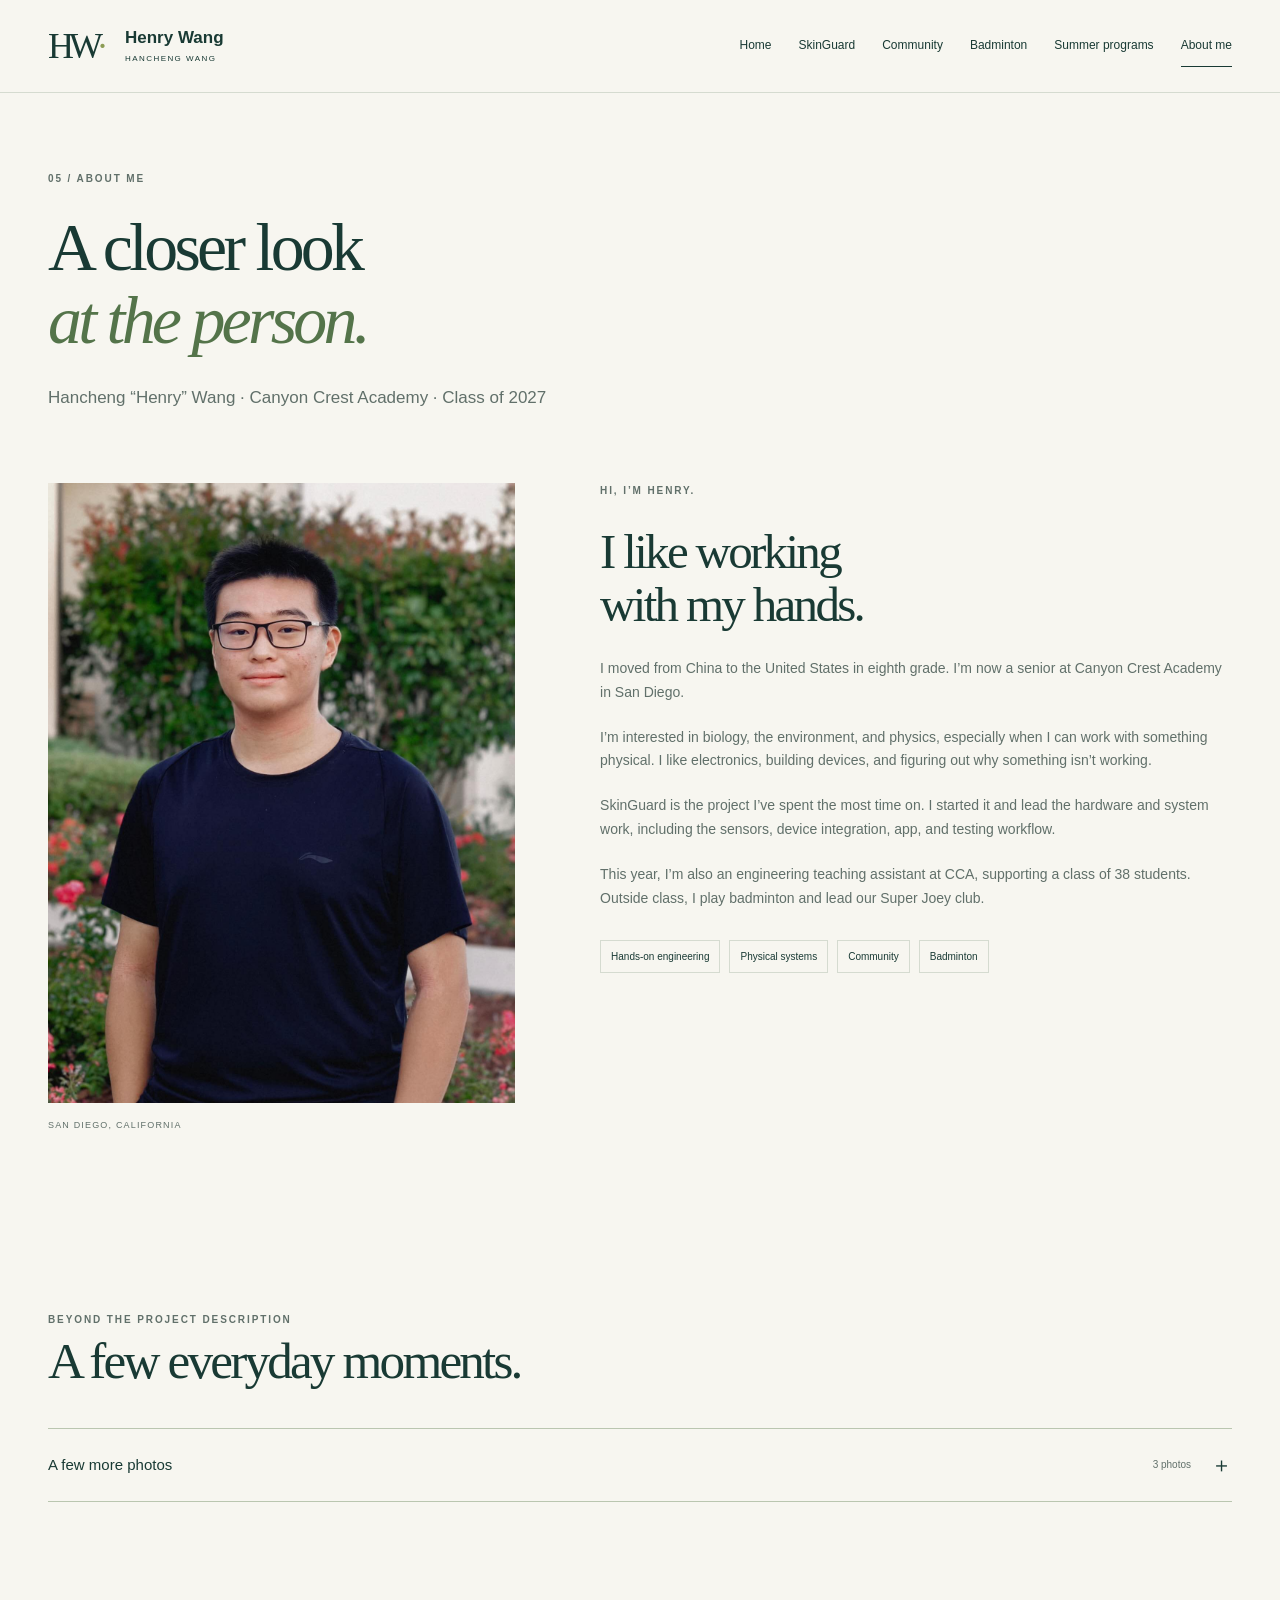
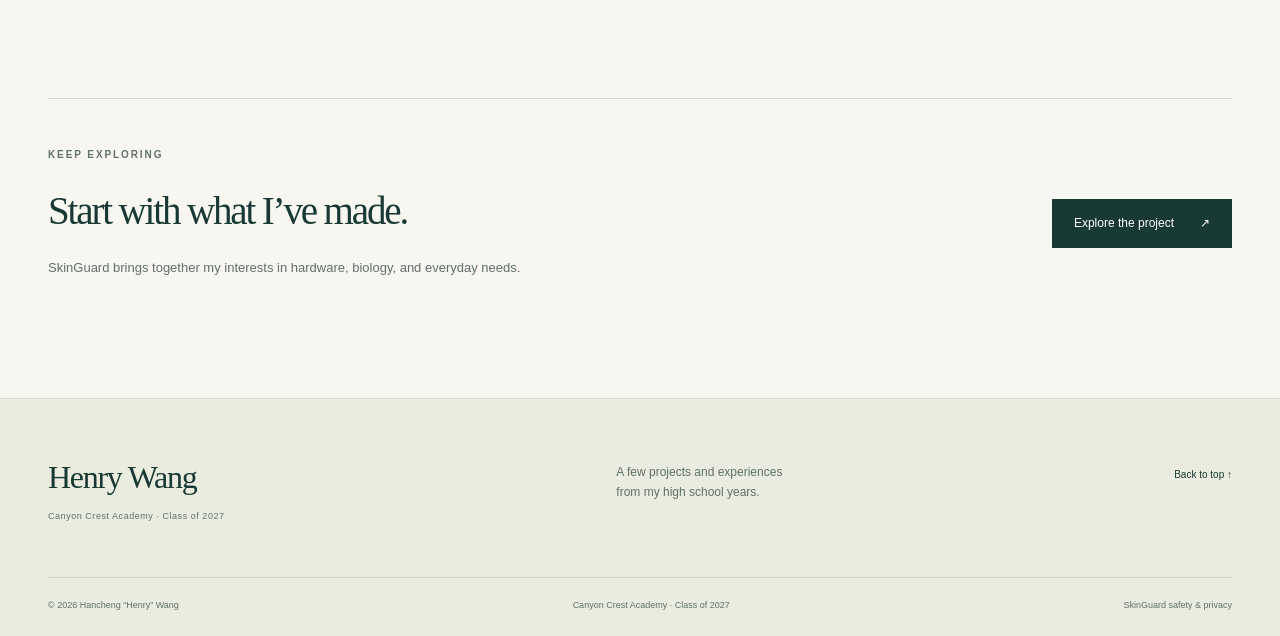
==== about.html @ 0c4ec83a "Build Henry Wang portfolio while preserving SkinGuard project URLs Keep the existing GitHub Pages UR" ====
<!doctype html><html lang="en"><head><meta charset="utf-8"><meta name="viewport" content="width=device-width,initial-scale=1"><meta name="description" content="Meet Hancheng “Henry” Wang, a Canyon Crest Academy senior interested in hands-on engineering, community, and badminton."><meta name="theme-color" content="#123c36"><title>About me | Henry Wang</title><link rel="icon" href="assets/img/favicon.svg" type="image/svg+xml"><link rel="stylesheet" href="portfolio.css?v=20261101"></head><body class="portfolio" id="top"><a class="p-skip" href="#main">Skip to content</a><header class="p-header"><div class="p-wrap p-header-inner"><a class="p-wordmark" href="index.html"><span class="p-monogram" aria-hidden="true">HW<span>·</span></span><span>Henry Wang<small>HANCHENG WANG</small></span></a><button class="p-menu" aria-label="Open navigation" aria-expanded="false" aria-controls="portfolio-nav">Menu <span aria-hidden="true">＋</span></button><nav id="portfolio-nav" class="p-nav" aria-label="Main navigation"><a href="index.html">Home</a><a href="skinguard.html">SkinGuard</a><a href="community.html">Community</a><a href="badminton.html">Badminton</a><a href="summer.html">Summer programs</a><a href="about.html" aria-current="page">About me</a></nav></div></header><main id="main"><section class="p-intro p-wrap"><p class="p-kicker">05 / ABOUT ME</p><h1>A closer look<br><em>at the person.</em></h1><p class="p-lead">Hancheng “Henry” Wang · Canyon Crest Academy · Class of 2027</p></section><section class="p-wrap p-about-main"><div><img src="portfolio-about-portrait.jpg" alt="Henry Wang outdoors" class="" loading="eager" decoding="async" fetchpriority="high"><div class="p-photo-label">SAN DIEGO, CALIFORNIA</div></div><div><p class="p-kicker">HI, I’M HENRY.</p><h2>I like working<br>with my hands.</h2><p>I moved from China to the United States in eighth grade. I’m now a senior at Canyon Crest Academy in San Diego.</p><p>I’m interested in biology, the environment, and physics, especially when I can work with something physical. I like electronics, building devices, and figuring out why something isn’t working.</p><p>SkinGuard is the project I’ve spent the most time on. I started it and lead the hardware and system work, including the sensors, device integration, app, and testing workflow.</p><p>This year, I’m also an engineering teaching assistant at CCA, supporting a class of 38 students. Outside class, I play badminton and lead our Super Joey club.</p><div class="p-tags"><span>Hands-on engineering</span><span>Physical systems</span><span>Community</span><span>Badminton</span></div></div></section>

<section class="p-section"><div class="p-wrap"><div class="p-section-head"><div><p class="p-kicker">BEYOND THE PROJECT DESCRIPTION</p><h2>A few everyday moments.</h2></div></div><details class="p-album"><summary><span>A few more photos</span><small>3 photos</small><b aria-hidden="true">＋</b></summary><div class="p-album-content"><div class="p-gallery p-three"><figure class="p-photo p-contain"><a class="p-photo-open" href="portfolio-badminton-practice.jpg" data-photo aria-label="Enlarge: At the courts"><img src="portfolio-badminton-practice.jpg" alt="At the courts" class="" loading="lazy" decoding="async"></a><figcaption><strong>At the courts</strong><span>Badminton is part of my life beyond the school-team schedule.</span></figcaption></figure><figure class="p-photo p-portrait"><a class="p-photo-open" href="portfolio-about-candid.jpg" data-photo aria-label="Enlarge: A less formal moment"><img src="portfolio-about-candid.jpg" alt="A less formal moment" class="" loading="lazy" decoding="async"></a><figcaption><strong>A less formal moment</strong><span>Not every photo belongs in a project report.</span></figcaption></figure><figure class="p-photo p-portrait"><a class="p-photo-open" href="portfolio-about-formal.png" data-photo aria-label="Enlarge: Class of 2027"><img src="portfolio-about-formal.png" alt="Class of 2027" class="" loading="lazy" decoding="async"></a><figcaption><strong>Class of 2027</strong><span>My senior portrait.</span></figcaption></figure></div></div></details></div></section><section class="p-section"><div class="p-wrap p-next"><div><p class="p-kicker">KEEP EXPLORING</p><h2>Start with what I’ve made.</h2><p>SkinGuard brings together my interests in hardware, biology, and everyday needs.</p></div><a class="p-btn" href="skinguard.html">Explore the project<span aria-hidden="true"> ↗</span></a></div></section></main><footer class="p-footer"><div class="p-wrap"><div class="p-footer-top"><a class="p-footer-name" href="about.html">Henry Wang<span>Canyon Crest Academy · Class of 2027</span></a><p>A few projects and experiences<br>from my high school years.</p><a class="p-top" href="#top">Back to top ↑</a></div><div class="p-footer-bottom"><span>© 2026 Hancheng “Henry” Wang</span><span>Canyon Crest Academy · Class of 2027</span><a href="safety.html">SkinGuard safety & privacy</a></div></div></footer><dialog class="p-lightbox" aria-label="Photograph"><button class="p-lightbox-close" autofocus aria-label="Close photograph">Close ×</button><img alt=""><p></p></dialog><script src="portfolio.js?v=20261101"></script></body></html>
---- portfolio.css ----
:root{--p-paper:#f7f6f0;--p-ink:#193a34;--p-muted:#61706a;--p-line:#d5dbd0;--p-green:#164b3e;--p-light:#ebeee5;--p-serif:Georgia,'Times New Roman',serif;--p-sans:-apple-system,BlinkMacSystemFont,'Segoe UI',Arial,sans-serif;--p-wrap:min(1220px,calc(100% - 96px))}
*{box-sizing:border-box}html{scroll-behavior:smooth;scroll-padding-top:130px}body.portfolio{margin:0;background:var(--p-paper);color:var(--p-ink);font-family:var(--p-sans);font-size:16px;line-height:1.7;-webkit-font-smoothing:antialiased}body.portfolio img{display:block;max-width:100%}body.portfolio a{color:inherit}body.portfolio h1,body.portfolio h2{font-family:var(--p-serif);font-weight:400;line-height:1.08;letter-spacing:-.055em;margin:0 0 25px}body.portfolio h1{font-size:clamp(48px,5.3vw,82px)}body.portfolio h2{font-size:clamp(35px,4vw,59px)}body.portfolio h3{font-size:23px;font-weight:500;line-height:1.3;letter-spacing:-.035em;margin:0 0 18px}body.portfolio p{margin:0 0 21px}em{font-weight:400}body.portfolio em{color:#54744a}.p-wrap{width:var(--p-wrap);margin-inline:auto}.p-header{position:sticky;top:0;z-index:100;background:rgba(247,246,240,.97);border-bottom:1px solid var(--p-line);font-family:var(--p-sans);color:var(--p-ink);backdrop-filter:blur(16px)}.p-header-inner{display:flex;align-items:center;justify-content:space-between;gap:24px;height:92px}.p-wordmark{display:flex;align-items:center;gap:13px;text-decoration:none;font-size:17px;font-weight:600;line-height:1.3;white-space:nowrap}.p-wordmark small{display:block;font-size:8px;letter-spacing:.18em;font-weight:500;margin-top:5px}.p-monogram{font-family:var(--p-serif);font-size:36px;font-weight:400;letter-spacing:-5px;margin-right:5px}.p-monogram span{color:#8c9c54;letter-spacing:0}.p-nav{display:flex;align-items:center;gap:27px}.p-nav a{font-size:12px;text-decoration:none;padding:10px 0;color:#56655e;white-space:nowrap;border-bottom:1px solid transparent}.p-nav a:hover,.p-nav a[aria-current=page]{color:var(--p-ink);border-bottom-color:var(--p-ink)}.p-menu{display:none}.p-kicker{font-family:var(--p-sans);font-size:10px!important;letter-spacing:.19em!important;font-weight:600!important;line-height:1.6;margin:0 0 27px!important;color:var(--p-muted)}.p-lead{font-size:17px;line-height:1.75;color:var(--p-muted);max-width:560px}.p-home-hero{padding:70px 0 66px;display:grid;grid-template-columns:1fr 1.05fr;gap:65px;align-items:center;min-height:650px}.p-home-copy h1{font-size:clamp(54px,5.5vw,83px)!important;line-height:1.04!important;margin-bottom:25px!important;letter-spacing:-.05em!important}.p-home-copy>.p-kicker{font-size:9px!important;letter-spacing:.12em!important}.p-actions{display:flex;align-items:center;flex-wrap:wrap;gap:25px;margin-top:30px}.p-btn{display:inline-flex;align-items:center;justify-content:space-between;gap:26px;min-height:49px;background:var(--p-ink);color:white!important;padding:12px 21px;text-decoration:none;font-size:12px;font-weight:500;border:1px solid var(--p-ink);transition:background .2s}.p-btn:hover{background:#316756}.p-link{display:inline-block;text-decoration:none;font-size:13px;font-weight:500;border-bottom:1px solid #adb6a9;padding-bottom:5px}.p-link:hover{border-color:var(--p-ink)}.p-hero-note{display:flex;align-items:center;gap:9px;font-size:10px;color:var(--p-muted);margin-top:43px}.p-dot{width:6px;height:6px;border-radius:50%;background:#8b9a53}.p-feature-device{border:1px solid var(--p-line);padding:22px;background:#eeeFE6}.p-feature-label,.p-feature-foot{display:flex;justify-content:space-between;align-items:center;font-size:9px;letter-spacing:.09em;gap:15px}.p-feature-label a{font-family:var(--p-serif);font-size:22px;letter-spacing:-.03em;text-decoration:none}.p-hero-image{display:block;padding:22px 0}.p-hero-image img{width:100%;height:244px;object-fit:cover;mix-blend-mode:multiply}.p-device-secondary{display:grid;grid-template-columns:135px 1fr;gap:18px;align-items:center;border-top:1px solid #cdd3c5;padding:15px 0}.p-device-secondary img{width:135px;height:100px;object-fit:cover;mix-blend-mode:multiply}.p-device-secondary p{font-size:10px;line-height:1.65;margin:0!important;color:#637067}.p-device-secondary strong{display:block;font-weight:600;color:var(--p-ink);font-size:11px}.p-device-secondary a{display:inline-block;margin-top:6px;text-decoration:none;border-bottom:1px solid #b3beaa}.p-feature-foot{font-size:8px;padding-top:12px;border-top:1px solid #cdd3c5;color:#61705e}.p-stat-band{background:var(--p-ink);color:#f6f5ef}.p-stat-band>.p-wrap{display:grid;grid-template-columns:1.3fr 1fr 1fr .8fr;align-items:center;padding-block:29px;gap:30px}.p-stat-band strong{font-family:var(--p-serif);display:block;font-size:30px;line-height:1.2;font-weight:400;letter-spacing:-.035em}.p-stat-band span{font-size:10px;color:#c4d0bd;display:block;margin-top:5px}.p-stat-band a{font-size:11px;text-decoration:none;line-height:1.7;border-left:1px solid #577065;padding-left:30px;justify-self:end}.p-section{padding:98px 0}.p-section-head{display:grid;grid-template-columns:1.2fr .8fr;gap:80px;align-items:end;margin-bottom:40px}.p-section-head p{font-size:14px;color:var(--p-muted);margin-bottom:5px!important}.p-section-head h2{margin-bottom:0!important}.p-story-grid{display:grid;grid-template-columns:repeat(3,1fr);gap:32px}.p-story{display:block;text-decoration:none}.p-story>img{height:275px;width:100%;object-fit:cover}.p-story img.p-badminton-cover{object-position:center 20%}.p-story>div{padding:24px 0 18px;border-bottom:1px solid var(--p-line)}.p-story span{font-size:9px;letter-spacing:.14em;color:var(--p-muted)}.p-story h3{font-family:var(--p-serif);font-size:28px!important;margin:12px 0 14px!important;font-weight:400!important}.p-story p{font-size:13px;line-height:1.7;color:var(--p-muted);margin-bottom:19px!important}.p-story b{font-size:11px;font-weight:500}.p-story:hover b{color:#5e7e47}.p-tint{background:var(--p-light)}.p-split{display:grid;grid-template-columns:1fr 1fr;gap:85px;align-items:center}.p-split>div>p{font-size:14px;max-width:430px;color:var(--p-muted)}.p-summer-pair{display:grid;grid-template-columns:1fr 1fr;gap:18px;align-items:start}.p-summer-pair a:nth-child(2){margin-top:70px}.p-summer-pair a{text-decoration:none}.p-summer-pair img{height:315px;width:100%;object-fit:cover}.p-summer-pair span{font-size:8px;letter-spacing:.09em;display:block;margin-top:12px;line-height:1.6}.p-about-preview{display:grid;grid-template-columns:.8fr 1.2fr;gap:90px;align-items:center;max-width:990px}.p-about-preview>img{height:430px;width:100%;object-fit:cover;object-position:center 30%}.p-about-preview p{font-size:14px;color:var(--p-muted)}.p-footer{background:#e9ecdf;border-top:1px solid var(--p-line);padding:58px 0 22px;color:var(--p-ink);font-family:var(--p-sans)}.p-footer-top{display:flex;align-items:start;justify-content:space-between;gap:40px;padding-bottom:55px}.p-footer-name{font-family:var(--p-serif);font-size:32px;line-height:1.3;letter-spacing:-.04em;text-decoration:none}.p-footer-name span{display:block;font-family:var(--p-sans);font-size:9px;letter-spacing:.06em;margin-top:12px;color:var(--p-muted)}.p-footer-top p{font-size:12px;line-height:1.7;color:var(--p-muted);margin:5px 0 0!important}.p-top{font-size:10px;text-decoration:none;margin-top:9px}.p-footer-bottom{display:flex;justify-content:space-between;gap:20px;border-top:1px solid #ced5c3;padding-top:20px;font-size:9px;color:var(--p-muted)}.p-footer-bottom a{text-decoration:none}.p-intro{padding:78px 0 50px}.p-intro>.p-lead{max-width:650px;font-size:17px}.p-intro h1{max-width:900px}.p-intro .p-kicker{margin-bottom:24px!important}.p-gallery{display:grid;gap:30px;align-items:start}.p-two{grid-template-columns:repeat(2,1fr)}.p-three{grid-template-columns:repeat(3,1fr)}.p-photo{margin:0;min-width:0}.p-photo-open{display:block;background:#e2e7db;overflow:hidden;cursor:zoom-in}.p-photo img{display:block;width:100%;height:310px;object-fit:cover;transition:transform .5s}.p-photo-open:hover img{transform:scale(1.025)}.p-photo.p-contain img{object-fit:contain}.p-photo.p-portrait img{height:410px;object-fit:contain}.p-photo figcaption{padding:17px 0 18px;border-bottom:1px solid var(--p-line);font-family:var(--p-sans);font-size:12px;line-height:1.65;color:var(--p-muted)}.p-photo figcaption strong{display:block;font-weight:500;font-size:14px;color:var(--p-ink);margin-bottom:5px}.p-photo figcaption span{display:block}.p-small-photo{margin-top:35px;max-width:270px}.p-small-photo img{height:300px;object-position:top}.p-wide-photo{margin-top:45px;max-width:950px;margin-inline:auto}.p-wide-photo img{height:420px;object-fit:contain}.p-community-hero{display:grid;grid-template-columns:1.25fr .75fr;background:var(--p-light)}.p-community-hero>div>img{width:100%;height:610px;object-fit:contain}.p-community-hero>aside{padding:50px 44px}.p-community-hero h2{font-size:44px!important}.p-community-hero aside>p{font-size:13px;color:var(--p-muted)}.p-mini-stat{padding:18px 0;border-top:1px solid #c7d1bf;display:flex;align-items:center;gap:20px}.p-mini-stat strong{font-family:var(--p-serif);font-size:34px;letter-spacing:-.03em;font-weight:400;min-width:110px}.p-mini-stat span{font-size:11px;line-height:1.6;color:var(--p-muted)}.p-small{font-size:11px!important}.p-community-hero .p-small{margin-top:18px}.p-next{display:flex;align-items:center;justify-content:space-between;gap:60px;border-top:1px solid var(--p-line);padding-top:48px}.p-next p{font-size:13px;color:var(--p-muted);max-width:600px}.p-next h2{font-size:39px!important}.p-next .p-btn{flex:none}.p-athlete{display:grid;grid-template-columns:1fr 1fr;gap:90px;align-items:center}.p-athlete-photo{position:relative;background:#351a1a}.p-athlete-photo>img{height:610px;width:100%;object-fit:contain}.p-athlete-photo>span{display:block;color:#e8dccc;padding:15px 20px;font-size:9px;letter-spacing:.18em;border-top:1px solid #58423d}.p-facts{display:flex;gap:30px;flex-wrap:wrap;border-top:1px solid var(--p-line);border-bottom:1px solid var(--p-line);padding:24px 0;margin-bottom:50px}.p-facts strong{font-family:var(--p-serif);font-size:30px;letter-spacing:-.03em;font-weight:400;display:block}.p-facts span{display:block;font-size:10px;color:var(--p-muted);margin-top:5px}.p-athlete p{font-size:14px;color:var(--p-muted)}.p-chapter-nav{display:grid;grid-template-columns:1fr 1fr;border-top:1px solid var(--p-line);border-bottom:1px solid var(--p-line);margin-bottom:60px}.p-chapter-nav a{text-decoration:none;padding:22px 20px;font-size:13px}.p-chapter-nav a:first-child{border-right:1px solid var(--p-line);padding-left:0}.p-chapter-nav span{font-family:var(--p-serif);font-size:23px;margin-right:20px;color:#849277}.p-program-heading{max-width:720px;margin-bottom:55px}.p-program-heading h2{font-size:clamp(38px,5vw,68px)!important}.p-program-heading>p:not(.p-kicker):not(.p-lead){font-size:14px;color:var(--p-muted);max-width:610px}.p-program-feature{display:grid;grid-template-columns:1fr 1fr;gap:65px;align-items:center}.p-program-feature>.p-photo img{height:430px}.p-program-feature>div>h3{font-family:var(--p-serif);font-size:36px!important;font-weight:400!important}.p-program-feature>div>p{font-size:13px;line-height:1.8;color:var(--p-muted)}.p-award{display:inline-block;margin:0 0 26px;padding:9px 13px;border:1px solid #a8b891;color:#496334;font-size:9px;letter-spacing:.08em;background:#f2f4e8}.p-usc-award{color:#782e29;background:#f2e9e0;border-color:#d5b7a4}.p-gallery-heading{margin-top:80px}.p-gallery-heading h3{font-family:var(--p-serif);font-size:32px!important;font-weight:400!important;margin:0!important}.p-about-main{display:grid;grid-template-columns:.85fr 1.15fr;gap:85px;align-items:start;padding-bottom:80px}.p-about-main>div>img{height:620px;width:100%;object-fit:cover;object-position:center 25%}.p-about-main>div>p{font-size:14px;color:var(--p-muted)}.p-about-main>div>h2{font-size:49px!important}.p-photo-label{font-size:9px;letter-spacing:.13em;padding-top:15px;color:var(--p-muted)}.p-tags{display:flex;gap:9px;flex-wrap:wrap;margin-top:30px}.p-tags span{font-size:10px;padding:7px 10px;border:1px solid var(--p-line)}.p-values{display:grid;grid-template-columns:repeat(3,1fr);gap:40px}.p-values article{border-top:1px solid #bbc8ae;padding:23px 0}.p-values article>span{font-family:var(--p-serif);font-size:24px;color:#8a9b79}.p-values h3{margin-top:28px!important}.p-values p{font-size:13px;color:var(--p-muted)}.p-lightbox{position:fixed;inset:0;max-width:min(1100px,95vw);max-height:95vh;background:#f7f6f0;border:0;padding:55px 25px 20px;color:var(--p-ink)}.p-lightbox::backdrop{background:rgba(11,26,22,.9)}.p-lightbox img{max-height:74vh;width:auto;max-width:100%;margin:auto;object-fit:contain}.p-lightbox-close{position:absolute;right:20px;top:15px;border:0;background:none;color:var(--p-ink);font:12px var(--p-sans);cursor:pointer;padding:8px}.p-lightbox p{text-align:center;font:12px var(--p-sans);margin:15px 0 0!important}.p-skip{position:fixed;top:-80px;left:20px;z-index:1000;background:#fff;color:#123d30;padding:10px 20px}.p-skip:focus{top:10px}:focus-visible{outline:2px solid #738e43;outline-offset:5px}
/* Existing research pages retain their diagrams and technical content. */
.tech-site{--ink:#193a34;--muted:#61706a;--teal:#255f4d;--teal-dark:#164b3e;--aqua:#e6eddf;--soft:#f1f3eb;--line:#d5dbd0;--radius:8px;background:#fafaf6}.tech-site h1,.tech-site h2{font-family:var(--p-serif);font-weight:400;letter-spacing:-.045em}.p-project-nav{background:#eff1e7;border-bottom:1px solid var(--p-line)}.p-project-nav>.p-wrap{display:flex;align-items:center;justify-content:space-between;gap:30px;padding:14px 0}.p-project-brand{display:flex;align-items:center;gap:9px;font:600 14px var(--p-sans);text-decoration:none}.p-project-brand img{width:30px;height:26px;object-fit:contain;mix-blend-mode:multiply}.p-project-nav nav{display:flex;flex-wrap:wrap;align-items:center;gap:23px}.p-project-nav nav a{font:11px var(--p-sans);text-decoration:none;color:#65735c}.p-project-nav nav a[aria-current=page]{color:#19452f;text-decoration:underline;text-underline-offset:5px}.tech-site .hero-home{padding-top:65px;background:#f7f8f1}.tech-site .hero-grid{grid-template-columns:1fr 1fr;gap:70px}.tech-site .hero-home h1{font-size:clamp(37px,4vw,58px)}.tech-site .hero-subtitle{font-size:17px}.tech-site .hero-roadmap{background:#eef1e5}.tech-site .p-sg-hero img{height:320px;object-fit:contain;background:#edf0e5}.tech-site .p-sg-secondary{margin-top:18px}.tech-site .p-sg-secondary img{height:170px;object-fit:contain;background:#edf0e5}.tech-site .p-project-photos{background:#edf0e6}.tech-site .reveal{opacity:1;transform:none}.tech-site .button{border-radius:2px;font-size:13px}.tech-site .status{border-radius:2px}.tech-site .site-footer{background:#193a34}.p-team-portrait{width:74px;height:74px;object-fit:cover;object-position:center 25%;border-radius:50%;margin-bottom:20px}.tech-site .p-gallery img{max-width:100%}.tech-site .p-photo figcaption{background:none}.tech-site .page-hero{background:linear-gradient(#f1f3e9,#fafaf6)}
@media(min-width:1450px){.p-home-hero{padding-block:90px;min-height:740px}.p-hero-image img{height:280px}.p-story>img{height:310px}}
@media(max-width:1100px){:root{--p-wrap:min(1220px,calc(100% - 56px))}.p-nav{gap:18px}.p-home-hero{gap:36px}.p-home-copy h1{font-size:65px!important}.p-story-grid{gap:23px}.p-split,.p-athlete,.p-about-main{gap:45px}.p-community-hero>aside{padding:35px 28px}.p-community-hero h2{font-size:36px!important}.p-mini-stat{display:block}.p-mini-stat strong{font-size:30px}.p-program-feature{gap:40px}.p-project-nav nav{gap:14px}.p-photo img{height:260px}.p-photo.p-portrait img{height:340px}}
@media(max-width:820px){:root{--p-wrap:calc(100% - 40px)}html{scroll-padding-top:95px}.p-header-inner{height:76px}.p-menu{display:inline-flex;align-items:center;gap:15px;background:none;border:1px solid var(--p-line);padding:9px 12px;font:11px var(--p-sans);color:var(--p-ink)}.p-nav{display:none;position:absolute;top:75px;left:0;right:0;background:var(--p-paper);padding:20px;flex-direction:column;align-items:stretch;gap:0;border-bottom:1px solid var(--p-line);box-shadow:0 10px 20px #14392b0b}.p-nav.p-open{display:flex}.p-nav a{padding:11px 8px;font-size:14px}.p-nav a[aria-current=page]{background:#e9eddf;border:0}.p-home-hero{padding:43px 0;grid-template-columns:1fr 1fr;gap:25px;min-height:0}.p-home-copy h1{font-size:48px!important}.p-lead{font-size:14px}.p-home-copy>.p-kicker{font-size:8px!important}.p-feature-device{padding:15px}.p-feature-label{font-size:7px;gap:5px}.p-feature-label a{font-size:19px}.p-hero-image img{height:200px}.p-device-secondary{grid-template-columns:100px 1fr;gap:10px}.p-device-secondary img{width:100px;height:85px}.p-feature-foot{font-size:6px}.p-hero-note{font-size:8px;margin-top:28px}.p-actions{gap:20px}.p-actions .p-link{font-size:11px}.p-stat-band>.p-wrap{gap:20px}.p-stat-band strong{font-size:25px}.p-stat-band span{font-size:8px}.p-stat-band a{padding-left:15px;font-size:9px}.p-section{padding:70px 0}.p-section-head{gap:40px}.p-section-head p{font-size:12px}.p-story-grid{gap:18px}.p-story>img{height:210px}.p-story h3{font-size:23px!important}.p-story p{font-size:12px}.p-about-preview{gap:40px}.p-about-preview>img{height:370px}.p-summer-pair img{height:250px}.p-community-hero{grid-template-columns:1fr}.p-community-hero>div>img{height:auto;max-height:650px;object-fit:contain}.p-community-hero>aside{padding:35px}.p-mini-stat{display:flex}.p-athlete{gap:40px}.p-athlete-photo>img{height:470px}.p-facts{gap:23px}.p-facts strong{font-size:24px}.p-facts span{font-size:9px}.p-program-feature{gap:30px}.p-program-feature>.p-photo img{height:350px}.p-program-feature>div>h3{font-size:29px!important}.p-three{grid-template-columns:repeat(2,1fr)}.p-about-main>div>img{height:520px}.p-about-main>div>h2{font-size:39px!important}.p-next{gap:30px}.p-next h2{font-size:32px!important}.p-project-nav>.p-wrap{align-items:start}.p-project-nav nav{gap:12px;justify-content:flex-end}.p-project-brand{flex:none}.tech-site .hero-grid{gap:35px;grid-template-columns:1fr}.tech-site .hero-visual{display:grid;grid-template-columns:1.3fr 1fr;gap:18px;max-width:none}.tech-site .p-sg-secondary{margin-top:0}.tech-site .p-sg-hero img,.tech-site .p-sg-secondary img{height:240px}.tech-site .p-photo img{height:280px}}
@media(max-width:600px){.p-home-hero{grid-template-columns:1fr;gap:37px}.p-home-copy h1{font-size:60px!important}.p-home-copy h1 br:nth-of-type(2){display:none}.p-home-copy .p-lead{max-width:420px;font-size:15px}.p-home-copy>.p-kicker{font-size:8px!important}.p-hero-note{margin-top:26px;font-size:9px}.p-feature-device{padding:18px}.p-feature-label{font-size:8px}.p-feature-label a{font-size:24px}.p-hero-image img{height:220px}.p-device-secondary{grid-template-columns:120px 1fr;gap:15px}.p-device-secondary img{width:120px;height:95px}.p-feature-foot{font-size:7px}.p-stat-band>.p-wrap{grid-template-columns:1fr 1fr;padding-block:26px;gap:24px}.p-stat-band a{justify-self:start;border-left:0;border-top:1px solid #577065;padding:12px 0 0;font-size:10px}.p-stat-band strong{font-size:28px}.p-stat-band span{font-size:9px}.p-section-head{grid-template-columns:1fr;gap:23px}.p-section-head p{font-size:13px}.p-story-grid{grid-template-columns:1fr;gap:35px}.p-story>img{height:300px}.p-story h3{font-size:29px!important}.p-story p{font-size:13px}.p-split,.p-athlete,.p-about-main,.p-program-feature,.p-about-preview{grid-template-columns:1fr;gap:35px}.p-summer-pair img{height:260px}.p-summer-pair a:nth-child(2){margin-top:45px}.p-about-preview>img{height:400px;max-width:340px}.p-footer{padding-top:40px}.p-footer-top{flex-wrap:wrap;gap:30px;padding-bottom:35px}.p-footer-top p{display:none}.p-footer-bottom{flex-direction:column;gap:12px;font-size:9px}.p-intro{padding:52px 0 30px}.p-intro h1{font-size:49px}.p-intro>.p-lead{font-size:15px}.p-two,.p-three{grid-template-columns:1fr}.p-photo img{height:300px}.p-photo.p-portrait img{height:430px}.p-gallery{gap:27px}.p-gallery-heading{margin-top:55px}.p-small-photo{max-width:100%}.p-small-photo img{height:400px;object-fit:contain}.p-next{flex-direction:column;align-items:start}.p-next h2{font-size:34px!important}.p-next .p-btn{width:auto}.p-community-hero>aside{padding:30px 24px}.p-community-hero h2{font-size:37px!important}.p-community-hero>div>img{height:auto}.p-mini-stat{gap:20px}.p-athlete-photo>img{height:550px}.p-athlete-photo>span{font-size:8px}.p-facts{justify-content:space-between;gap:15px;margin-bottom:34px}.p-athlete p{font-size:14px}.p-chapter-nav{grid-template-columns:1fr;margin-bottom:40px}.p-chapter-nav a{padding:18px 0;font-size:12px}.p-chapter-nav a:first-child{border-right:0;border-bottom:1px solid var(--p-line)}.p-chapter-nav span{font-size:21px;margin-right:12px}.p-program-heading h2{font-size:43px!important}.p-program-feature>.p-photo img{height:360px}.p-program-feature>div>h3{font-size:34px!important}.p-program-feature>div>p{font-size:14px}.p-about-main{padding-bottom:50px}.p-about-main>div>img{height:500px}.p-about-main>div>h2{font-size:40px!important}.p-values{grid-template-columns:1fr;gap:12px}.p-values h3{margin-top:18px!important}.p-lightbox{padding-inline:12px}.p-project-nav>.p-wrap{display:block;padding-block:12px}.p-project-nav nav{justify-content:flex-start;gap:15px;margin-top:13px}.p-project-nav nav a{font-size:10px}.tech-site .hero-home{padding-top:42px}.tech-site .hero-visual{grid-template-columns:1fr}.tech-site .p-sg-hero img,.tech-site .p-sg-secondary img{height:240px}.tech-site .hero-home h1{font-size:38px}.tech-site .p-photo img{height:320px}.tech-site .section{padding-block:65px}}
@media(prefers-reduced-motion:reduce){html{scroll-behavior:auto}.p-photo img{transition:none}.p-btn{transition:none}}
.p-album{margin-top:35px;border-top:1px solid #bac6b0;border-bottom:1px solid #bac6b0}.p-album>summary{display:flex;align-items:center;gap:20px;cursor:pointer;padding:22px 0;list-style:none;font:15px var(--p-sans)}.p-album>summary::-webkit-details-marker{display:none}.p-album>summary small{font-size:10px;color:var(--p-muted);margin-left:auto;white-space:nowrap}.p-album>summary b{font-size:21px;font-weight:400;transition:transform .2s}.p-album[open]>summary b{transform:rotate(45deg)}.p-album-content{padding:10px 0 35px}.p-album-content>.p-gallery-heading:first-child{margin-top:15px}.p-album .p-gallery-heading{margin-top:55px}.p-album-content>.p-gallery{margin-top:25px}.p-album .p-wide-photo{margin-top:30px}.p-community-hero>div>img{object-fit:cover;object-position:center 40%}.p-album-content .p-gallery-heading h3{font-size:27px!important}
@media(max-width:600px){.p-album>summary{font-size:13px;gap:10px}.p-community-hero>div>img{height:440px;object-fit:cover;object-position:center 35%}.p-album>summary small{font-size:9px}}
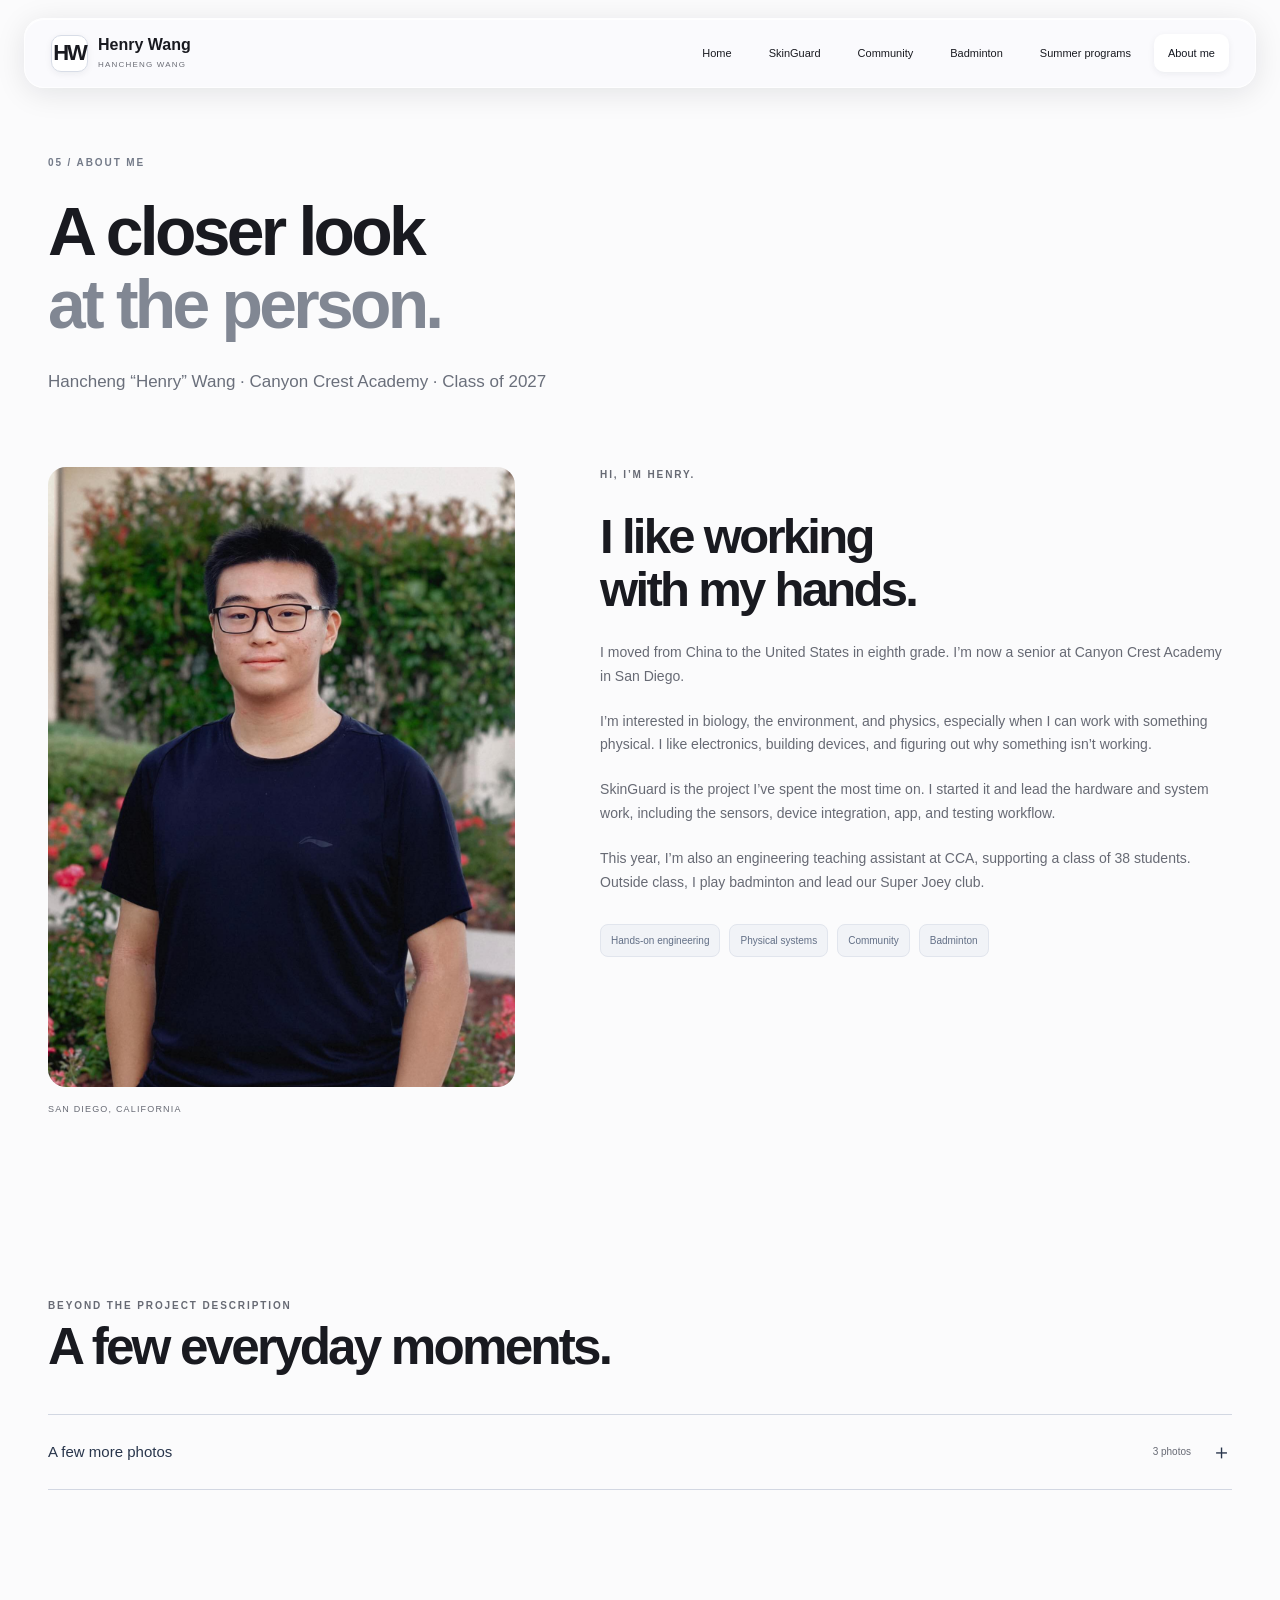
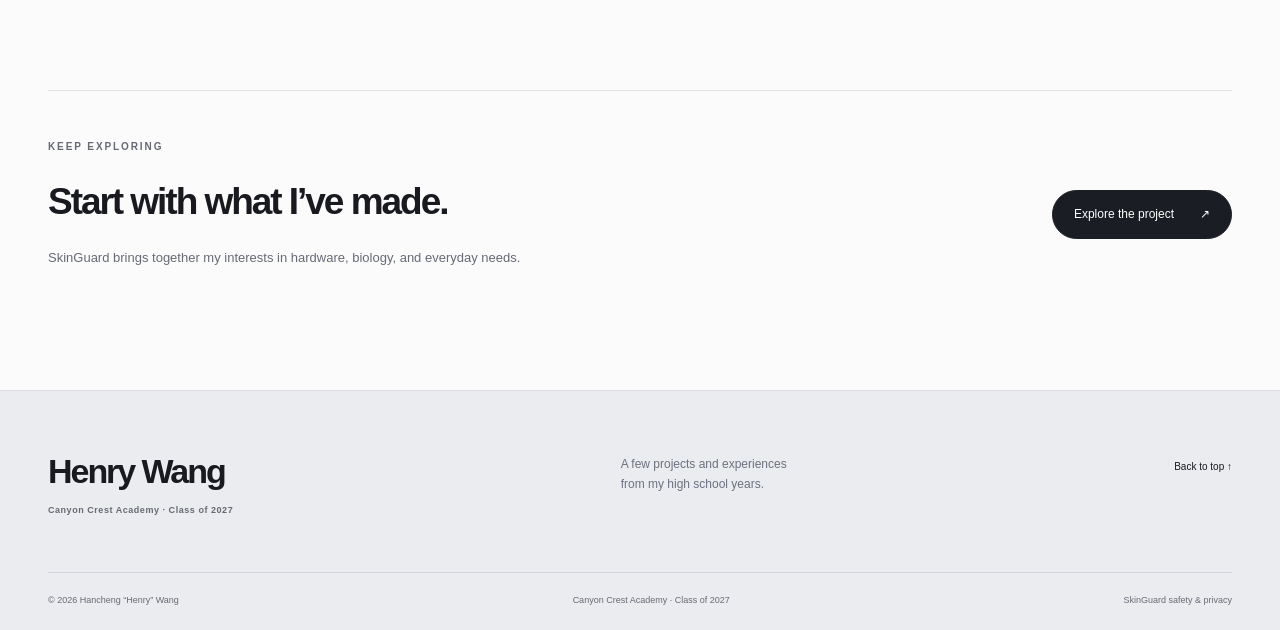
==== commit d71e3836: "Refine portfolio design, motion, and mobile layout Use a photographic dark homepage, a neutral black" ====
--- a/about.html
+++ b/about.html
@@ -1,3 +1,3 @@
-<!doctype html><html lang="en"><head><meta charset="utf-8"><meta name="viewport" content="width=device-width,initial-scale=1"><meta name="description" content="Meet Hancheng “Henry” Wang, a Canyon Crest Academy senior interested in hands-on engineering, community, and badminton."><meta name="theme-color" content="#123c36"><title>About me | Henry Wang</title><link rel="icon" href="assets/img/favicon.svg" type="image/svg+xml"><link rel="stylesheet" href="portfolio.css?v=20261101"></head><body class="portfolio" id="top"><a class="p-skip" href="#main">Skip to content</a><header class="p-header"><div class="p-wrap p-header-inner"><a class="p-wordmark" href="index.html"><span class="p-monogram" aria-hidden="true">HW<span>·</span></span><span>Henry Wang<small>HANCHENG WANG</small></span></a><button class="p-menu" aria-label="Open navigation" aria-expanded="false" aria-controls="portfolio-nav">Menu <span aria-hidden="true">＋</span></button><nav id="portfolio-nav" class="p-nav" aria-label="Main navigation"><a href="index.html">Home</a><a href="skinguard.html">SkinGuard</a><a href="community.html">Community</a><a href="badminton.html">Badminton</a><a href="summer.html">Summer programs</a><a href="about.html" aria-current="page">About me</a></nav></div></header><main id="main"><section class="p-intro p-wrap"><p class="p-kicker">05 / ABOUT ME</p><h1>A closer look<br><em>at the person.</em></h1><p class="p-lead">Hancheng “Henry” Wang · Canyon Crest Academy · Class of 2027</p></section><section class="p-wrap p-about-main"><div><img src="portfolio-about-portrait.jpg" alt="Henry Wang outdoors" class="" loading="eager" decoding="async" fetchpriority="high"><div class="p-photo-label">SAN DIEGO, CALIFORNIA</div></div><div><p class="p-kicker">HI, I’M HENRY.</p><h2>I like working<br>with my hands.</h2><p>I moved from China to the United States in eighth grade. I’m now a senior at Canyon Crest Academy in San Diego.</p><p>I’m interested in biology, the environment, and physics, especially when I can work with something physical. I like electronics, building devices, and figuring out why something isn’t working.</p><p>SkinGuard is the project I’ve spent the most time on. I started it and lead the hardware and system work, including the sensors, device integration, app, and testing workflow.</p><p>This year, I’m also an engineering teaching assistant at CCA, supporting a class of 38 students. Outside class, I play badminton and lead our Super Joey club.</p><div class="p-tags"><span>Hands-on engineering</span><span>Physical systems</span><span>Community</span><span>Badminton</span></div></div></section>
+<!doctype html><html lang="en"><head><meta charset="utf-8"><meta name="viewport" content="width=device-width,initial-scale=1"><meta name="description" content="Meet Hancheng “Henry” Wang, a Canyon Crest Academy senior interested in hands-on engineering, community, and badminton."><meta name="theme-color" content="#101115"><title>About me | Henry Wang</title><link rel="icon" href="assets/img/favicon.svg" type="image/svg+xml"><link rel="stylesheet" href="portfolio.css?v=20261101c"></head><body class="portfolio" id="top"><a class="p-skip" href="#main">Skip to content</a><header class="p-header"><div class="p-wrap p-header-inner"><a class="p-wordmark" href="index.html"><span class="p-monogram" aria-hidden="true">HW<span>·</span></span><span>Henry Wang<small>HANCHENG WANG</small></span></a><button class="p-menu" aria-label="Open navigation" aria-expanded="false" aria-controls="portfolio-nav">Menu <span aria-hidden="true">＋</span></button><nav id="portfolio-nav" class="p-nav" aria-label="Main navigation"><a href="index.html">Home</a><a href="skinguard.html">SkinGuard</a><a href="community.html">Community</a><a href="badminton.html">Badminton</a><a href="summer.html">Summer programs</a><a href="about.html" aria-current="page">About me</a></nav></div></header><main id="main"><section class="p-intro p-wrap"><p class="p-kicker">05 / ABOUT ME</p><h1>A closer look<br><em>at the person.</em></h1><p class="p-lead">Hancheng “Henry” Wang · Canyon Crest Academy · Class of 2027</p></section><section class="p-wrap p-about-main"><div><img src="portfolio-about-portrait.jpg" alt="Henry Wang outdoors" class="" loading="eager" decoding="async" fetchpriority="high"><div class="p-photo-label">SAN DIEGO, CALIFORNIA</div></div><div><p class="p-kicker">HI, I’M HENRY.</p><h2>I like working<br>with my hands.</h2><p>I moved from China to the United States in eighth grade. I’m now a senior at Canyon Crest Academy in San Diego.</p><p>I’m interested in biology, the environment, and physics, especially when I can work with something physical. I like electronics, building devices, and figuring out why something isn’t working.</p><p>SkinGuard is the project I’ve spent the most time on. I started it and lead the hardware and system work, including the sensors, device integration, app, and testing workflow.</p><p>This year, I’m also an engineering teaching assistant at CCA, supporting a class of 38 students. Outside class, I play badminton and lead our Super Joey club.</p><div class="p-tags"><span>Hands-on engineering</span><span>Physical systems</span><span>Community</span><span>Badminton</span></div></div></section>
 
-<section class="p-section"><div class="p-wrap"><div class="p-section-head"><div><p class="p-kicker">BEYOND THE PROJECT DESCRIPTION</p><h2>A few everyday moments.</h2></div></div><details class="p-album"><summary><span>A few more photos</span><small>3 photos</small><b aria-hidden="true">＋</b></summary><div class="p-album-content"><div class="p-gallery p-three"><figure class="p-photo p-contain"><a class="p-photo-open" href="portfolio-badminton-practice.jpg" data-photo aria-label="Enlarge: At the courts"><img src="portfolio-badminton-practice.jpg" alt="At the courts" class="" loading="lazy" decoding="async"></a><figcaption><strong>At the courts</strong><span>Badminton is part of my life beyond the school-team schedule.</span></figcaption></figure><figure class="p-photo p-portrait"><a class="p-photo-open" href="portfolio-about-candid.jpg" data-photo aria-label="Enlarge: A less formal moment"><img src="portfolio-about-candid.jpg" alt="A less formal moment" class="" loading="lazy" decoding="async"></a><figcaption><strong>A less formal moment</strong><span>Not every photo belongs in a project report.</span></figcaption></figure><figure class="p-photo p-portrait"><a class="p-photo-open" href="portfolio-about-formal.png" data-photo aria-label="Enlarge: Class of 2027"><img src="portfolio-about-formal.png" alt="Class of 2027" class="" loading="lazy" decoding="async"></a><figcaption><strong>Class of 2027</strong><span>My senior portrait.</span></figcaption></figure></div></div></details></div></section><section class="p-section"><div class="p-wrap p-next"><div><p class="p-kicker">KEEP EXPLORING</p><h2>Start with what I’ve made.</h2><p>SkinGuard brings together my interests in hardware, biology, and everyday needs.</p></div><a class="p-btn" href="skinguard.html">Explore the project<span aria-hidden="true"> ↗</span></a></div></section></main><footer class="p-footer"><div class="p-wrap"><div class="p-footer-top"><a class="p-footer-name" href="about.html">Henry Wang<span>Canyon Crest Academy · Class of 2027</span></a><p>A few projects and experiences<br>from my high school years.</p><a class="p-top" href="#top">Back to top ↑</a></div><div class="p-footer-bottom"><span>© 2026 Hancheng “Henry” Wang</span><span>Canyon Crest Academy · Class of 2027</span><a href="safety.html">SkinGuard safety & privacy</a></div></div></footer><dialog class="p-lightbox" aria-label="Photograph"><button class="p-lightbox-close" autofocus aria-label="Close photograph">Close ×</button><img alt=""><p></p></dialog><script src="portfolio.js?v=20261101"></script></body></html>+<section class="p-section"><div class="p-wrap"><div class="p-section-head"><div><p class="p-kicker">BEYOND THE PROJECT DESCRIPTION</p><h2>A few everyday moments.</h2></div></div><details class="p-album"><summary><span>A few more photos</span><small>3 photos</small><b aria-hidden="true">＋</b></summary><div class="p-album-content"><div class="p-gallery p-three"><figure class="p-photo p-contain"><a class="p-photo-open" href="portfolio-badminton-practice.jpg" data-photo aria-label="Enlarge: At the courts"><img src="portfolio-badminton-practice.jpg" alt="At the courts" class="" loading="lazy" decoding="async"></a><figcaption><strong>At the courts</strong><span>Badminton is part of my life beyond the school-team schedule.</span></figcaption></figure><figure class="p-photo p-portrait"><a class="p-photo-open" href="portfolio-about-candid.jpg" data-photo aria-label="Enlarge: A less formal moment"><img src="portfolio-about-candid.jpg" alt="A less formal moment" class="" loading="lazy" decoding="async"></a><figcaption><strong>A less formal moment</strong><span>Not every photo belongs in a project report.</span></figcaption></figure><figure class="p-photo p-portrait"><a class="p-photo-open" href="portfolio-about-formal.png" data-photo aria-label="Enlarge: Class of 2027"><img src="portfolio-about-formal.png" alt="Class of 2027" class="" loading="lazy" decoding="async"></a><figcaption><strong>Class of 2027</strong><span>My senior portrait.</span></figcaption></figure></div></div></details></div></section><section class="p-section"><div class="p-wrap p-next"><div><p class="p-kicker">KEEP EXPLORING</p><h2>Start with what I’ve made.</h2><p>SkinGuard brings together my interests in hardware, biology, and everyday needs.</p></div><a class="p-btn" href="skinguard.html">Explore the project<span aria-hidden="true"> ↗</span></a></div></section></main><footer class="p-footer"><div class="p-wrap"><div class="p-footer-top"><a class="p-footer-name" href="about.html">Henry Wang<span>Canyon Crest Academy · Class of 2027</span></a><p>A few projects and experiences<br>from my high school years.</p><a class="p-top" href="#top">Back to top ↑</a></div><div class="p-footer-bottom"><span>© 2026 Hancheng “Henry” Wang</span><span>Canyon Crest Academy · Class of 2027</span><a href="safety.html">SkinGuard safety & privacy</a></div></div></footer><dialog class="p-lightbox" aria-label="Photograph"><button class="p-lightbox-close" autofocus aria-label="Close photograph">Close ×</button><img alt=""><p></p></dialog><script src="portfolio.js?v=20261101c"></script></body></html>
--- a/portfolio.css
+++ b/portfolio.css
@@ -9,3 +9,14 @@
 @media(prefers-reduced-motion:reduce){html{scroll-behavior:auto}.p-photo img{transition:none}.p-btn{transition:none}}
 .p-album{margin-top:35px;border-top:1px solid #bac6b0;border-bottom:1px solid #bac6b0}.p-album>summary{display:flex;align-items:center;gap:20px;cursor:pointer;padding:22px 0;list-style:none;font:15px var(--p-sans)}.p-album>summary::-webkit-details-marker{display:none}.p-album>summary small{font-size:10px;color:var(--p-muted);margin-left:auto;white-space:nowrap}.p-album>summary b{font-size:21px;font-weight:400;transition:transform .2s}.p-album[open]>summary b{transform:rotate(45deg)}.p-album-content{padding:10px 0 35px}.p-album-content>.p-gallery-heading:first-child{margin-top:15px}.p-album .p-gallery-heading{margin-top:55px}.p-album-content>.p-gallery{margin-top:25px}.p-album .p-wide-photo{margin-top:30px}.p-community-hero>div>img{object-fit:cover;object-position:center 40%}.p-album-content .p-gallery-heading h3{font-size:27px!important}
 @media(max-width:600px){.p-album>summary{font-size:13px;gap:10px}.p-community-hero>div>img{height:440px;object-fit:cover;object-position:center 35%}.p-album>summary small{font-size:9px}}
+
+@media(max-width:600px){.p-home-copy h1{font-size:45px!important;line-height:1.08!important}.p-home-copy .p-lead{font-size:14px}.p-home-copy .p-actions{gap:20px;margin-top:23px}.p-home-copy .p-actions .p-link{font-size:12px}.p-home-copy .p-hero-note{display:none}.p-home-hero{gap:29px;padding-top:33px}.p-home-copy>.p-kicker{margin-bottom:21px!important}}
+/* November visual revision: photographic, neutral, and quietly interactive. */
+:root{--p-paper:#fbfbfc;--p-ink:#191a20;--p-muted:#676a74;--p-line:#e0e1e7;--p-green:#2563eb;--p-light:#f1f2f5;--p-serif:-apple-system,BlinkMacSystemFont,'Segoe UI',Arial,sans-serif;--p-sans:-apple-system,BlinkMacSystemFont,'Segoe UI',Arial,sans-serif}
+body.portfolio{background:#fbfbfc;color:#191a20}body.portfolio h1,body.portfolio h2{font-weight:650;letter-spacing:-.055em;line-height:1.08}body.portfolio h3{font-weight:600;letter-spacing:-.03em}body.portfolio em{font-style:normal;color:#818793;font-weight:650}.p-header{position:fixed;top:18px;left:0;right:0;background:none;border:0;backdrop-filter:none;padding:0 24px;pointer-events:none}.p-header-inner{height:70px;width:min(1240px,100%);margin-inline:auto;border:1px solid rgba(255,255,255,.65);border-radius:20px;background:rgba(249,250,253,.84);box-shadow:0 5px 30px #0b15201a,inset 0 1px 0 #fff;backdrop-filter:blur(22px) saturate(1.25);padding:0 26px;pointer-events:auto}.p-wordmark{font-size:16px;gap:10px}.p-monogram{font-family:var(--p-sans);font-size:22px;font-weight:750;letter-spacing:-2px;line-height:1;border:1px solid #d8dde7;border-radius:10px;width:37px;height:37px;display:flex;align-items:center;justify-content:center;background:#fff;box-shadow:0 2px 7px #101c3010;margin-right:0}.p-monogram>span{display:none}.p-wordmark small{font-size:8px;letter-spacing:.15em;color:#6b6d76;margin-top:4px}.p-nav{gap:9px}.p-nav a{padding:9px 13px;border:1px solid transparent;border-radius:10px;font-size:11px;color:#595c66;transition:color .2s,background .2s,box-shadow .2s,transform .2s}.p-nav a:hover{background:#ffffff90;border-color:#fff;transform:translateY(-1px)}.p-nav a[aria-current=page]{border-color:#ffffffb0;background:#fff;color:#151821;box-shadow:0 2px 7px #0c1a2b10}.portfolio main>.p-intro:first-child{padding-top:155px}.p-home-stage{position:relative;isolation:isolate;overflow:hidden;background:#11141c;color:#fff;min-height:770px}.p-home-stage:before{content:"";position:absolute;inset:-35px;z-index:-2;background-image:linear-gradient(90deg,rgba(8,11,18,.91) 0%,rgba(8,11,18,.8) 43%,rgba(8,11,18,.46) 100%),url('portfolio-sg-making.jpg');background-size:cover;background-position:center 49%;transform:translateY(var(--p-parallax,0px)) scale(1.04);will-change:transform}.p-home-stage:after{content:"";position:absolute;inset:0;z-index:-1;background:linear-gradient(0deg,#11141c 0%,transparent 22%,transparent 75%,#10121833 100%);pointer-events:none}.p-home-hero{padding:152px 0 65px;gap:70px;min-height:730px;align-items:center}.p-home-copy h1{font-family:var(--p-sans)!important;font-size:clamp(84px,8.5vw,124px)!important;font-weight:700!important;line-height:.92!important;letter-spacing:-.075em!important;margin-bottom:30px!important}.p-name-dot{color:#76a5ff}.p-home-copy>.p-kicker{color:#bec7d9;font-size:10px!important;letter-spacing:.13em!important;margin-bottom:26px!important}.p-home-copy>.p-lead{font-size:16px;color:#d0d3dc;max-width:450px;line-height:1.85}.p-home-stage .p-btn{border-color:#fff;background:#fff;color:#151820!important;border-radius:999px;font-size:12px;padding:13px 23px;box-shadow:0 5px 22px #0003}.p-home-stage .p-btn:hover{background:#e8eeff;transform:translateY(-2px)}.p-home-stage .p-link{color:#e6e9f2;border-bottom-color:#8290a3}.p-home-stage .p-link:hover{color:#fff;border-color:#fff}.p-hero-note{color:#aab4c6;font-size:10px;margin-top:31px}.p-dot{background:#82aaff}.p-feature-device{padding:23px;border-radius:24px;background:linear-gradient(135deg,rgba(255,255,255,.15),rgba(255,255,255,.055));border:1px solid #ffffff38;box-shadow:0 22px 70px #0005,inset 0 1px 0 #ffffff16;backdrop-filter:blur(18px);transform:perspective(1000px) rotateX(var(--p-tilt-x,0deg)) rotateY(var(--p-tilt-y,0deg));transition:transform .3s ease-out,border-color .3s}.p-feature-device:hover{border-color:#ffffff70}.p-feature-label{color:#c8d0df;font-size:9px}.p-feature-label a{color:white;font-family:var(--p-sans);font-weight:600;font-size:23px;letter-spacing:-.05em}.p-hero-image{padding:23px 0 19px}.p-hero-image img{mix-blend-mode:normal;border-radius:12px;height:245px;object-fit:cover;box-shadow:0 4px 17px #0002}.p-device-secondary{border-top-color:#ffffff28;grid-template-columns:120px 1fr;padding:17px 0;gap:20px}.p-device-secondary img{width:120px;height:85px;mix-blend-mode:normal;border-radius:8px}.p-device-secondary p{color:#c4cbd8;font-size:10px}.p-device-secondary strong{color:#fff;font-size:11px;font-weight:550}.p-device-secondary a{border-color:#ffffff42;color:#dce5f8}.p-feature-foot{border-top-color:#ffffff28;color:#b6bed0;padding-top:13px;font-size:8px}.p-scroll-cue{display:flex;align-items:center;gap:18px;width:max-content;margin:0 auto 28px;font:9px var(--p-sans);letter-spacing:.09em;text-transform:uppercase;text-decoration:none;color:#acb8cd!important}.p-scroll-cue b{font-size:17px;font-weight:400;animation:p-cue 2.2s ease-in-out infinite}.p-stat-band{background:#11141c;border-top:1px solid #ffffff16;color:#fff}.p-stat-band>.p-wrap{padding-block:28px;gap:35px}.p-stat-band strong{font-family:var(--p-sans);font-weight:600;font-size:28px;letter-spacing:-.045em}.p-stat-band span{color:#a1aaba;font-size:10px}.p-stat-band a{border-color:#414858;font-size:10px;color:#bec8d9!important}.p-section{padding-block:100px}.p-section-head h2{font-size:clamp(35px,3.8vw,54px)}.p-story>img{border-radius:16px;height:285px;transition:transform .5s cubic-bezier(.2,.65,.3,1),filter .5s;filter:saturate(.9)}.p-story:hover>img{transform:translateY(-5px);filter:saturate(1.05)}.p-story>div{padding-top:23px}.p-story h3{font-family:var(--p-sans);font-weight:600!important;font-size:25px!important;letter-spacing:-.04em}.p-story b{color:#2563eb;font-weight:550}.p-story:hover b{color:#1445a6}.p-story>div>span,.p-kicker{color:#747b89}.p-tint{background:#f1f2f5}.p-split h2{font-size:clamp(42px,4.6vw,66px)}.p-summer-pair img{border-radius:16px;filter:saturate(.9);transition:transform .45s}.p-summer-pair a:hover img{transform:translateY(-5px)}.p-summer-pair span{font-size:9px;letter-spacing:.05em;color:#4b5361}.p-btn{border-radius:999px;background:#1b1d24;border-color:#1b1d24;transition:background .2s,transform .2s,box-shadow .2s}.p-btn:hover{background:#353b49;box-shadow:0 5px 16px #10172016;transform:translateY(-2px)}.p-btn span{transition:transform .25s}.p-btn:hover span{transform:translate(2px,-2px)}.p-link:hover{color:#2563eb!important;border-color:#2563eb}.p-about-preview>img{border-radius:18px;filter:saturate(.8)}.p-footer{background:#eaecef;border-color:#dedfe5}.p-footer-name{font-family:var(--p-sans);font-weight:650;letter-spacing:-.06em;font-size:34px}.p-footer-top p{color:#6d7180}.p-footer-bottom{border-color:#cfd3dc}.p-intro .p-lead{font-size:17px;color:#6a6f7b}.p-intro h1{font-size:clamp(47px,5.9vw,79px);font-weight:650}.p-photo-open{border-radius:16px;background:#ebedf1}.p-photo.p-contain .p-photo-open,.p-photo.p-portrait .p-photo-open{background:#edf0f4}.p-photo img{filter:saturate(.92)}.p-photo-open:hover img{filter:saturate(1);transform:scale(1.035)}.p-photo figcaption{font-size:12px;border-color:#dce0e7}.p-photo figcaption strong{font-weight:550;color:#232732}.p-gallery .p-photo{transition:transform .3s}.p-community-hero{border-radius:23px;overflow:hidden;background:#eef0f4}.p-community-hero>div>img{filter:saturate(.9)}.p-mini-stat{border-color:#cfd5e0}.p-mini-stat strong{font-family:var(--p-sans);font-weight:600;font-size:32px;letter-spacing:-.05em;color:#242b3a}.p-award{border-radius:8px;background:#e9efff;border-color:#ccd8f5;color:#264b96;font-size:9px}.p-usc-award{background:#f7e9e9;border-color:#e8cbcb;color:#843333}.p-program-heading .p-lead{color:#5d6473}.p-program-feature>div>h3,.p-gallery-heading h3{font-family:var(--p-sans);font-weight:600!important;letter-spacing:-.045em}.p-program-feature>div>h3{font-size:32px!important}.p-chapter-nav{border-color:#dce0e7}.p-chapter-nav a{border-color:#dce0e7!important;font-weight:500}.p-chapter-nav span{font-weight:650;color:#8f9aaf}.p-about-main>div>img{border-radius:18px}.p-values article{border-color:#dce0e7}.p-tags span{border-radius:8px;background:#f1f3f7;border-color:#e1e5ed;color:#626f86}.p-athlete-photo{border-radius:22px;overflow:hidden;background:#151515;box-shadow:0 20px 45px #21151a16}.p-athlete-photo>span{color:#d8dbe3;border-color:#4a4145}.p-facts strong{font-family:var(--p-sans);font-weight:600;letter-spacing:-.05em}.p-album{border-color:#d2d7e2}.p-album>summary{color:#28354b;padding-block:23px;font-weight:500}.p-album>summary:hover{color:#2563eb}.p-album[open]>summary{border-bottom:1px solid #dce0e7}.p-lightbox{background:#101218;color:#f5f6fa;border-radius:18px;box-shadow:0 25px 100px #0006}.p-lightbox::backdrop{background:#080b12e8;backdrop-filter:blur(10px)}.p-lightbox-close{color:#fff}.p-lightbox p{color:#bec6d7;line-height:1.6}.p-next h2{font-size:37px!important;font-weight:600}.p-top:hover{color:#2563eb}.p-progress{position:fixed;top:0;left:0;height:2px;width:100%;z-index:500;transform:scaleX(var(--p-progress,0));transform-origin:left;background:#648df1;pointer-events:none}.p-enter{opacity:0;transform:translateY(25px);transition:opacity .75s cubic-bezier(.2,.65,.3,1),transform .75s cubic-bezier(.2,.65,.3,1);transition-delay:var(--p-delay,0ms)}.p-enter.p-in{opacity:1;transform:none}.p-home-copy{animation:p-hero-in .95s cubic-bezier(.2,.65,.3,1) both}.p-feature-device{animation:p-device-in 1.1s .14s cubic-bezier(.2,.65,.3,1) both}.p-header-inner{animation:p-nav-in .7s cubic-bezier(.2,.65,.3,1) both}.tech-site{--ink:#20232b;--muted:#68707e;--teal:#355b9b;--teal-dark:#244274;--aqua:#e9eef8;--soft:#f2f4f8;--line:#dce0e7;background:#fbfbfc}.tech-site h1,.tech-site h2{font-family:var(--p-sans);font-weight:600;letter-spacing:-.045em}.tech-site .p-project-nav{padding-top:107px;background:#f4f5f8;border-color:#dce0e7}.tech-site .p-project-nav nav a{color:#687082}.tech-site .p-project-nav nav a[aria-current=page]{color:#2853a1}.tech-site .hero-home{background:#f7f8fb}.tech-site .hero-home h1{font-size:clamp(38px,4vw,56px);font-weight:650;letter-spacing:-.045em}.tech-site .hero-roadmap{background:#edf1f9;border-left-color:#a5b8dd}.tech-site .p-sg-hero img,.tech-site .p-sg-secondary img{background:#eaeef4}.tech-site .hero-media{border-radius:16px;box-shadow:0 12px 34px #1724420c}.tech-site .p-project-photos{background:#eef1f6}.tech-site .section-dark{background:#171e2a}.tech-site .section-dark .eyebrow{color:#a5bfe9}.tech-site .section-dark p{color:#c3cbd8}.tech-site .evidence-card,.tech-site .panel,.tech-site .team-card,.tech-site .phase,.tech-site .metric,.tech-site .safety-card{border-radius:14px;box-shadow:none}.tech-site .button{border-radius:999px}.tech-site .site-footer{background:#171b25}.tech-site .page-hero{background:linear-gradient(#eef1f6,#fbfbfc)}.tech-site .callout{background:#edf1f8;border-radius:18px}.tech-site .phase-number,.tech-site .icon-number{color:#afbdd6}.tech-site .failure-step{background:#f0f3f8;border-radius:0 0 12px 12px}.tech-site .avatar{background:#e7edf9;color:#355c98}.tech-site .lead-card{border-color:#a6b9dc}.tech-site .matrix th{background:#eaf0fa}.tech-site .status.completed{background:#e7edf8;color:#355b91;border-radius:5px}.tech-site .status.planned{border-radius:5px}.tech-site .note{background:#edf1f8}.tech-site .table-head{background:#edf1f8}.tech-site .quality-card,.tech-site .question-card{border-radius:12px}.tech-site .hero-copy{animation:p-hero-in .85s both}.tech-site .hero-visual{animation:p-hero-in .9s .12s both}.tech-site .p-photo-open{border-radius:15px}
+@keyframes p-hero-in{from{opacity:0;transform:translateY(24px)}to{opacity:1;transform:translateY(0)}}@keyframes p-device-in{from{opacity:0;translate:0 28px}to{opacity:1;translate:0 0}}@keyframes p-nav-in{from{opacity:0;translate:0 -12px}to{opacity:1;translate:0 0}}@keyframes p-cue{0%,100%{transform:translateY(-2px)}50%{transform:translateY(3px)}}
+@media(min-width:1450px){.p-home-hero{padding-block:170px 90px;min-height:800px}.p-hero-image img{height:280px}}
+@media(max-width:1100px){.p-header{padding-inline:20px}.p-header-inner{padding-inline:20px}.p-nav{gap:3px}.p-nav a{font-size:10px;padding-inline:9px}.p-home-hero{gap:45px}.p-home-copy h1{font-size:100px!important}.p-home-copy>.p-lead{font-size:14px}.p-feature-device{padding:18px}.p-hero-image img{height:230px}.p-feature-label a{font-size:21px}.p-device-secondary{grid-template-columns:105px 1fr;gap:14px}.p-device-secondary img{width:105px}.p-feature-foot{font-size:7px}.p-feature-label{font-size:8px}}
+@media(max-width:820px){.p-header{top:12px;padding-inline:14px}.p-header-inner{height:64px;border-radius:17px;padding-inline:18px}.p-menu{border-color:#d8dce5;border-radius:9px;background:#ffffffa0;padding:8px 10px}.p-nav{top:73px;left:14px;right:14px;border:1px solid #e3e6ef;border-radius:17px;background:#fbfcffed;backdrop-filter:blur(20px);padding:13px;box-shadow:0 14px 35px #101b321f}.p-nav a{font-size:13px;padding:12px 13px}.p-nav a[aria-current=page]{background:#edf2ff;border:0;box-shadow:none}.p-home-hero{padding-top:130px;min-height:660px;gap:30px}.p-home-stage{min-height:705px}.p-home-copy h1{font-size:84px!important}.p-home-copy>.p-kicker{font-size:8px!important}.p-home-copy .p-lead{font-size:13px}.p-feature-device{padding:16px;border-radius:18px}.p-hero-image img{height:205px}.p-feature-label{font-size:6px}.p-feature-label a{font-size:19px}.p-device-secondary{grid-template-columns:90px 1fr;gap:10px}.p-device-secondary img{width:90px;height:78px}.p-feature-foot{font-size:6px}.p-device-secondary p{font-size:8px}.p-device-secondary strong{font-size:9px}.p-section{padding-block:75px}.p-story>img{height:235px}.p-story h3{font-size:22px!important}.p-stat-band>.p-wrap{gap:23px}.p-stat-band strong{font-size:24px}.p-stat-band span{font-size:8px}.p-stat-band a{font-size:8px}.p-intro h1{font-size:53px}.portfolio main>.p-intro:first-child{padding-top:125px}.p-program-heading h2{font-size:48px!important}.p-program-feature>div>h3{font-size:28px!important}.p-next h2{font-size:32px!important}.tech-site .p-project-nav{padding-top:90px}.tech-site .p-project-nav>.p-wrap{align-items:center}.tech-site .hero-visual{animation:none}.tech-site .p-photo img{height:280px}}
+@media(max-width:600px){.p-header-inner{padding-inline:14px;height:61px;border-radius:15px}.p-wordmark{font-size:14px}.p-monogram{font-size:19px;width:32px;height:32px;border-radius:8px}.p-wordmark small{font-size:7px}.p-home-stage{min-height:0}.p-home-stage:before{background-image:linear-gradient(0deg,rgba(8,11,18,.87),rgba(8,11,18,.75)),url('portfolio-sg-making.jpg');background-position:38% center}.p-home-hero{padding-top:113px;padding-bottom:30px;gap:27px;min-height:0;grid-template-columns:1fr}.p-home-copy>.p-kicker{font-size:8px!important;letter-spacing:.1em!important;margin-bottom:18px!important}.p-home-copy h1{font-size:70px!important;line-height:.94!important;letter-spacing:-.065em!important;margin-bottom:22px!important}.p-home-copy h1>br{display:none}.p-home-copy h1>br:after{content:' '}.p-home-copy h1{max-width:260px}.p-home-copy .p-lead{font-size:13px;line-height:1.75;margin-bottom:0!important;max-width:330px}.p-home-copy .p-actions{margin-top:23px;gap:22px}.p-home-stage .p-btn{font-size:11px;min-height:43px;padding:10px 17px;gap:13px}.p-home-stage .p-link{font-size:11px}.p-home-copy .p-hero-note{display:none}.p-feature-device{padding:17px;border-radius:19px}.p-feature-label{font-size:7px}.p-feature-label a{font-size:20px}.p-hero-image{padding:16px 0}.p-hero-image img{height:190px;border-radius:9px;object-fit:cover}.p-device-secondary{grid-template-columns:105px 1fr;gap:13px;padding:14px 0}.p-device-secondary img{width:105px;height:70px;border-radius:6px}.p-device-secondary p{font-size:8px}.p-device-secondary strong{font-size:9px}.p-feature-foot{font-size:6px;padding-top:11px}.p-scroll-cue{margin-bottom:24px;font-size:8px}.p-stat-band>.p-wrap{gap:20px;padding-block:25px}.p-stat-band strong{font-size:25px}.p-stat-band span{font-size:8px}.p-stat-band a{font-size:9px;border-color:#414858;padding-top:10px}.p-section-head h2{font-size:36px}.p-story>img{height:310px;border-radius:14px}.p-story h3{font-size:25px!important}.p-story p{font-size:13px}.p-split h2{font-size:47px}.p-summer-pair img{height:250px;border-radius:13px}.p-summer-pair span{font-size:8px;letter-spacing:.03em}.p-section{padding-block:65px}.p-intro h1{font-size:43px}.p-intro .p-lead{font-size:14px}.p-intro .p-kicker{font-size:9px!important}.p-program-heading h2{font-size:39px!important}.p-program-feature>div>h3{font-size:29px!important}.p-about-main>div>h2{font-size:36px!important}.p-next h2{font-size:30px!important}.p-community-hero h2{font-size:34px!important}.p-mini-stat strong{font-size:29px}.p-footer-name{font-size:29px}.p-photo-open{border-radius:13px}.tech-site .hero-home h1{font-size:35px}.tech-site .p-project-nav>.p-wrap{display:block}.tech-site .p-project-nav nav a{font-size:10px}.tech-site .p-sg-hero img,.tech-site .p-sg-secondary img{height:230px}.p-lightbox{border-radius:14px}.p-album>summary{font-size:12px}}
+@media(prefers-reduced-motion:reduce){.p-home-stage:before{transform:none!important;will-change:auto}.p-enter{opacity:1!important;transform:none!important;transition:none!important}.p-home-copy,.p-feature-device,.p-header-inner,.tech-site .hero-copy,.tech-site .hero-visual,.p-scroll-cue b{animation:none!important}.p-feature-device{transform:none!important}.p-story>img,.p-photo img,.p-summer-pair img,.p-btn,.p-nav a{transition:none!important}}
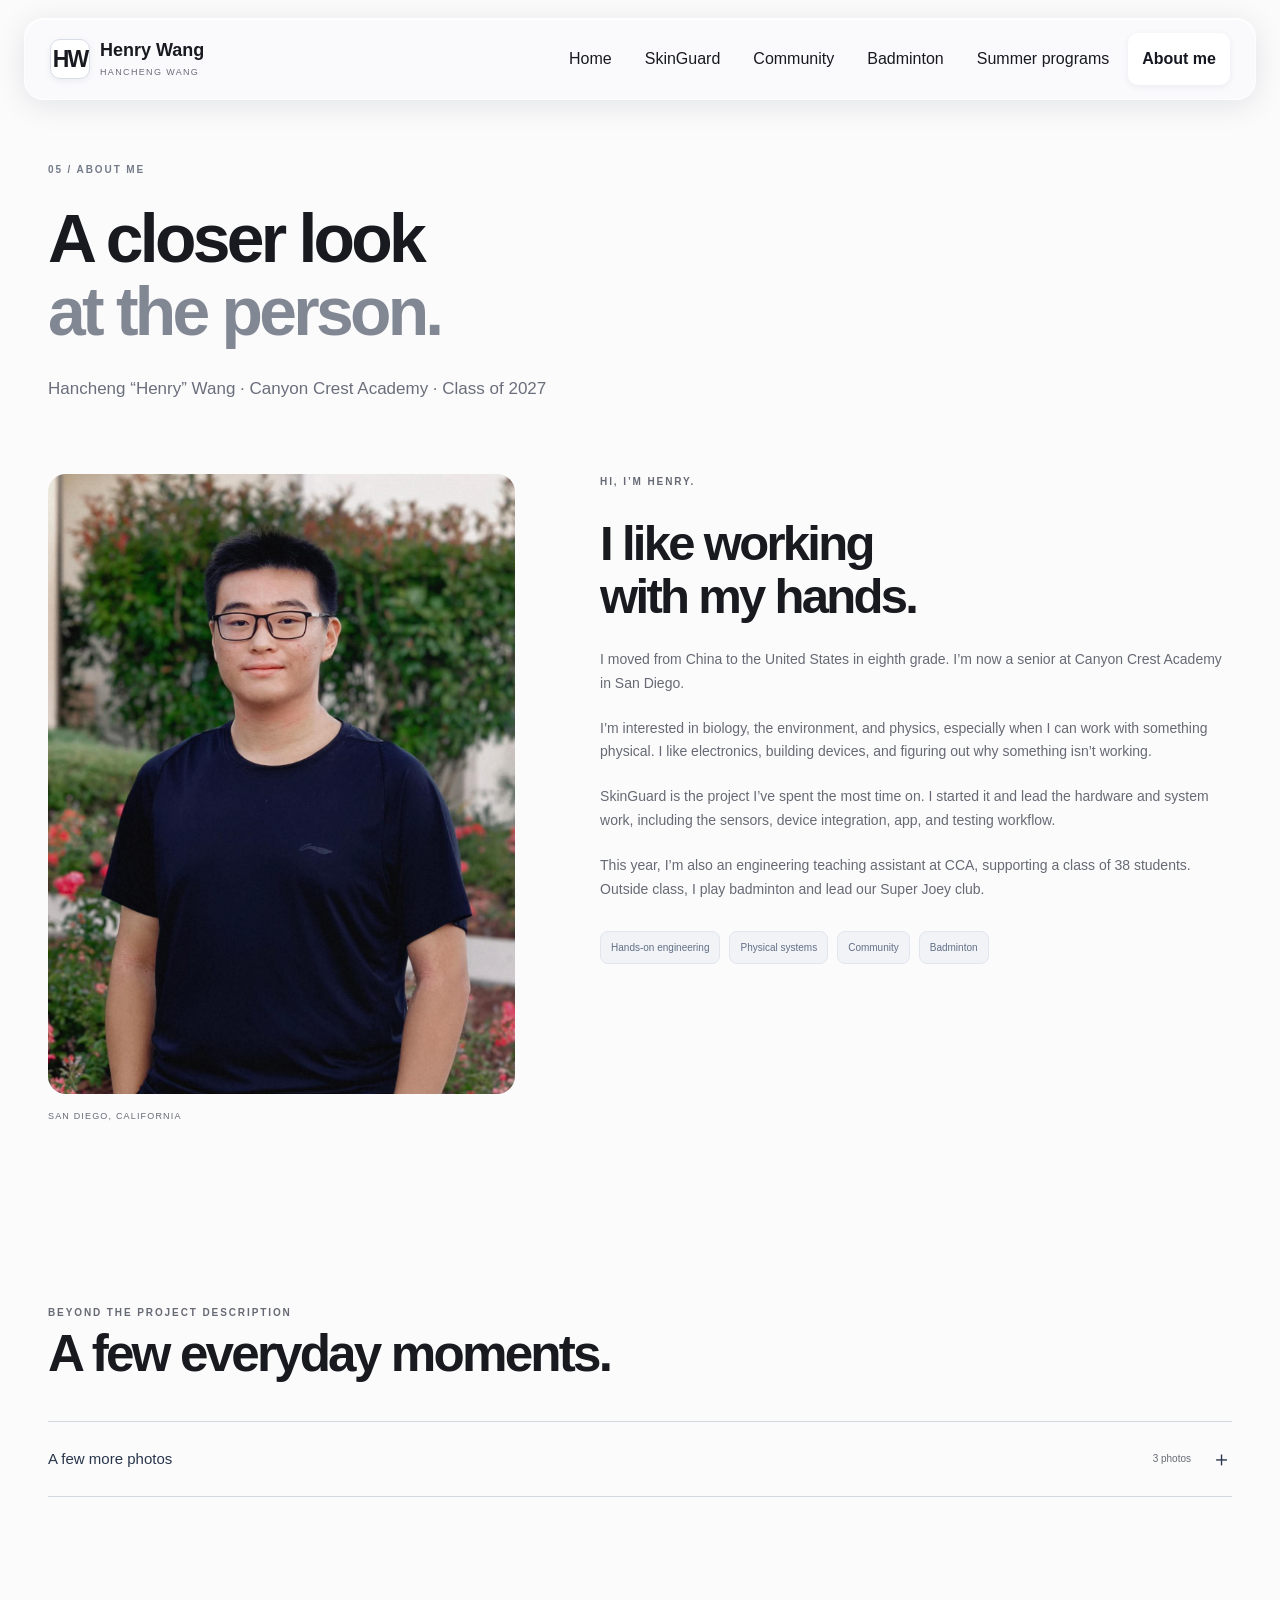
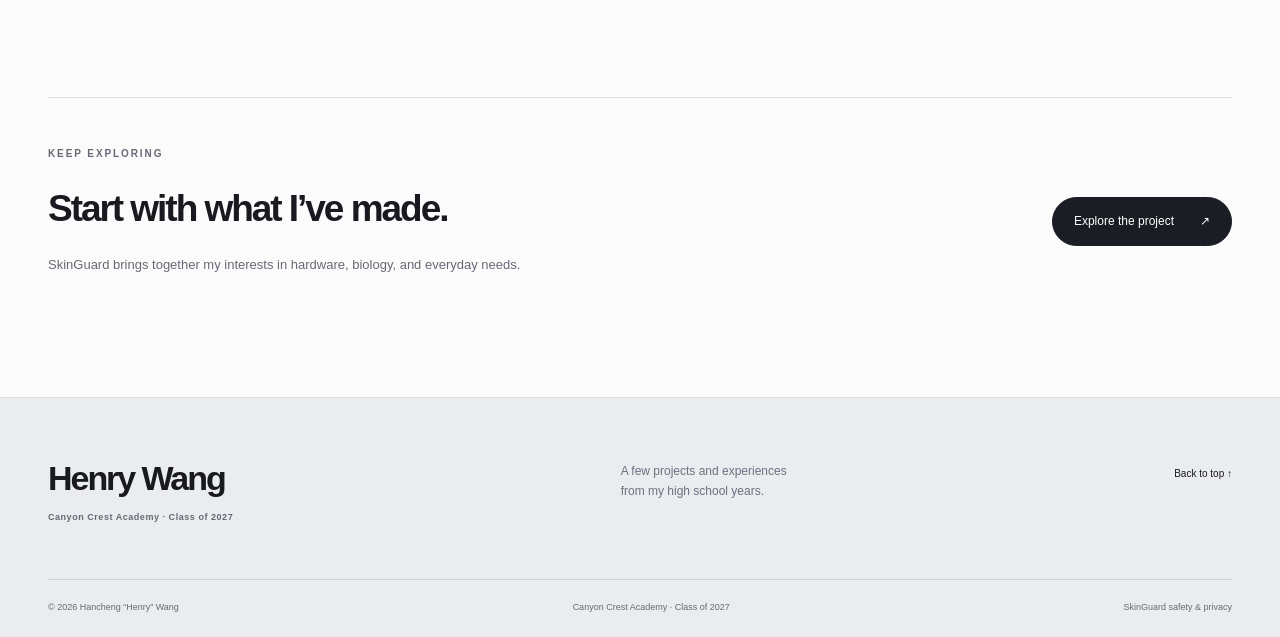
==== commit d1c136b6: "Enlarge navigation and add SkinGuard project dock Replace the small horizontal SkinGuard links with " ====
--- a/about.html
+++ b/about.html
@@ -1,3 +1,3 @@
-<!doctype html><html lang="en"><head><meta charset="utf-8"><meta name="viewport" content="width=device-width,initial-scale=1"><meta name="description" content="Meet Hancheng “Henry” Wang, a Canyon Crest Academy senior interested in hands-on engineering, community, and badminton."><meta name="theme-color" content="#101115"><title>About me | Henry Wang</title><link rel="icon" href="assets/img/favicon.svg" type="image/svg+xml"><link rel="stylesheet" href="portfolio.css?v=20261101c"></head><body class="portfolio" id="top"><a class="p-skip" href="#main">Skip to content</a><header class="p-header"><div class="p-wrap p-header-inner"><a class="p-wordmark" href="index.html"><span class="p-monogram" aria-hidden="true">HW<span>·</span></span><span>Henry Wang<small>HANCHENG WANG</small></span></a><button class="p-menu" aria-label="Open navigation" aria-expanded="false" aria-controls="portfolio-nav">Menu <span aria-hidden="true">＋</span></button><nav id="portfolio-nav" class="p-nav" aria-label="Main navigation"><a href="index.html">Home</a><a href="skinguard.html">SkinGuard</a><a href="community.html">Community</a><a href="badminton.html">Badminton</a><a href="summer.html">Summer programs</a><a href="about.html" aria-current="page">About me</a></nav></div></header><main id="main"><section class="p-intro p-wrap"><p class="p-kicker">05 / ABOUT ME</p><h1>A closer look<br><em>at the person.</em></h1><p class="p-lead">Hancheng “Henry” Wang · Canyon Crest Academy · Class of 2027</p></section><section class="p-wrap p-about-main"><div><img src="portfolio-about-portrait.jpg" alt="Henry Wang outdoors" class="" loading="eager" decoding="async" fetchpriority="high"><div class="p-photo-label">SAN DIEGO, CALIFORNIA</div></div><div><p class="p-kicker">HI, I’M HENRY.</p><h2>I like working<br>with my hands.</h2><p>I moved from China to the United States in eighth grade. I’m now a senior at Canyon Crest Academy in San Diego.</p><p>I’m interested in biology, the environment, and physics, especially when I can work with something physical. I like electronics, building devices, and figuring out why something isn’t working.</p><p>SkinGuard is the project I’ve spent the most time on. I started it and lead the hardware and system work, including the sensors, device integration, app, and testing workflow.</p><p>This year, I’m also an engineering teaching assistant at CCA, supporting a class of 38 students. Outside class, I play badminton and lead our Super Joey club.</p><div class="p-tags"><span>Hands-on engineering</span><span>Physical systems</span><span>Community</span><span>Badminton</span></div></div></section>
+<!doctype html><html lang="en"><head><meta charset="utf-8"><meta name="viewport" content="width=device-width,initial-scale=1"><meta name="description" content="Meet Hancheng “Henry” Wang, a Canyon Crest Academy senior interested in hands-on engineering, community, and badminton."><meta name="theme-color" content="#101115"><title>About me | Henry Wang</title><link rel="icon" href="assets/img/favicon.svg" type="image/svg+xml"><link rel="stylesheet" href="portfolio.css?v=20261102-dock"></head><body class="portfolio" id="top"><a class="p-skip" href="#main">Skip to content</a><header class="p-header"><div class="p-wrap p-header-inner"><a class="p-wordmark" href="index.html"><span class="p-monogram" aria-hidden="true">HW<span>·</span></span><span>Henry Wang<small>HANCHENG WANG</small></span></a><button class="p-menu" aria-label="Open navigation" aria-expanded="false" aria-controls="portfolio-nav">Menu <span aria-hidden="true">＋</span></button><nav id="portfolio-nav" class="p-nav" aria-label="Main navigation"><a href="index.html">Home</a><a href="skinguard.html">SkinGuard</a><a href="community.html">Community</a><a href="badminton.html">Badminton</a><a href="summer.html">Summer programs</a><a href="about.html" aria-current="page">About me</a></nav></div></header><main id="main"><section class="p-intro p-wrap"><p class="p-kicker">05 / ABOUT ME</p><h1>A closer look<br><em>at the person.</em></h1><p class="p-lead">Hancheng “Henry” Wang · Canyon Crest Academy · Class of 2027</p></section><section class="p-wrap p-about-main"><div><img src="portfolio-about-portrait.jpg" alt="Henry Wang outdoors" class="" loading="eager" decoding="async" fetchpriority="high"><div class="p-photo-label">SAN DIEGO, CALIFORNIA</div></div><div><p class="p-kicker">HI, I’M HENRY.</p><h2>I like working<br>with my hands.</h2><p>I moved from China to the United States in eighth grade. I’m now a senior at Canyon Crest Academy in San Diego.</p><p>I’m interested in biology, the environment, and physics, especially when I can work with something physical. I like electronics, building devices, and figuring out why something isn’t working.</p><p>SkinGuard is the project I’ve spent the most time on. I started it and lead the hardware and system work, including the sensors, device integration, app, and testing workflow.</p><p>This year, I’m also an engineering teaching assistant at CCA, supporting a class of 38 students. Outside class, I play badminton and lead our Super Joey club.</p><div class="p-tags"><span>Hands-on engineering</span><span>Physical systems</span><span>Community</span><span>Badminton</span></div></div></section>
 
-<section class="p-section"><div class="p-wrap"><div class="p-section-head"><div><p class="p-kicker">BEYOND THE PROJECT DESCRIPTION</p><h2>A few everyday moments.</h2></div></div><details class="p-album"><summary><span>A few more photos</span><small>3 photos</small><b aria-hidden="true">＋</b></summary><div class="p-album-content"><div class="p-gallery p-three"><figure class="p-photo p-contain"><a class="p-photo-open" href="portfolio-badminton-practice.jpg" data-photo aria-label="Enlarge: At the courts"><img src="portfolio-badminton-practice.jpg" alt="At the courts" class="" loading="lazy" decoding="async"></a><figcaption><strong>At the courts</strong><span>Badminton is part of my life beyond the school-team schedule.</span></figcaption></figure><figure class="p-photo p-portrait"><a class="p-photo-open" href="portfolio-about-candid.jpg" data-photo aria-label="Enlarge: A less formal moment"><img src="portfolio-about-candid.jpg" alt="A less formal moment" class="" loading="lazy" decoding="async"></a><figcaption><strong>A less formal moment</strong><span>Not every photo belongs in a project report.</span></figcaption></figure><figure class="p-photo p-portrait"><a class="p-photo-open" href="portfolio-about-formal.png" data-photo aria-label="Enlarge: Class of 2027"><img src="portfolio-about-formal.png" alt="Class of 2027" class="" loading="lazy" decoding="async"></a><figcaption><strong>Class of 2027</strong><span>My senior portrait.</span></figcaption></figure></div></div></details></div></section><section class="p-section"><div class="p-wrap p-next"><div><p class="p-kicker">KEEP EXPLORING</p><h2>Start with what I’ve made.</h2><p>SkinGuard brings together my interests in hardware, biology, and everyday needs.</p></div><a class="p-btn" href="skinguard.html">Explore the project<span aria-hidden="true"> ↗</span></a></div></section></main><footer class="p-footer"><div class="p-wrap"><div class="p-footer-top"><a class="p-footer-name" href="about.html">Henry Wang<span>Canyon Crest Academy · Class of 2027</span></a><p>A few projects and experiences<br>from my high school years.</p><a class="p-top" href="#top">Back to top ↑</a></div><div class="p-footer-bottom"><span>© 2026 Hancheng “Henry” Wang</span><span>Canyon Crest Academy · Class of 2027</span><a href="safety.html">SkinGuard safety & privacy</a></div></div></footer><dialog class="p-lightbox" aria-label="Photograph"><button class="p-lightbox-close" autofocus aria-label="Close photograph">Close ×</button><img alt=""><p></p></dialog><script src="portfolio.js?v=20261101c"></script></body></html>+<section class="p-section"><div class="p-wrap"><div class="p-section-head"><div><p class="p-kicker">BEYOND THE PROJECT DESCRIPTION</p><h2>A few everyday moments.</h2></div></div><details class="p-album"><summary><span>A few more photos</span><small>3 photos</small><b aria-hidden="true">＋</b></summary><div class="p-album-content"><div class="p-gallery p-three"><figure class="p-photo p-contain"><a class="p-photo-open" href="portfolio-badminton-practice.jpg" data-photo aria-label="Enlarge: At the courts"><img src="portfolio-badminton-practice.jpg" alt="At the courts" class="" loading="lazy" decoding="async"></a><figcaption><strong>At the courts</strong><span>Badminton is part of my life beyond the school-team schedule.</span></figcaption></figure><figure class="p-photo p-portrait"><a class="p-photo-open" href="portfolio-about-candid.jpg" data-photo aria-label="Enlarge: A less formal moment"><img src="portfolio-about-candid.jpg" alt="A less formal moment" class="" loading="lazy" decoding="async"></a><figcaption><strong>A less formal moment</strong><span>Not every photo belongs in a project report.</span></figcaption></figure><figure class="p-photo p-portrait"><a class="p-photo-open" href="portfolio-about-formal.png" data-photo aria-label="Enlarge: Class of 2027"><img src="portfolio-about-formal.png" alt="Class of 2027" class="" loading="lazy" decoding="async"></a><figcaption><strong>Class of 2027</strong><span>My senior portrait.</span></figcaption></figure></div></div></details></div></section><section class="p-section"><div class="p-wrap p-next"><div><p class="p-kicker">KEEP EXPLORING</p><h2>Start with what I’ve made.</h2><p>SkinGuard brings together my interests in hardware, biology, and everyday needs.</p></div><a class="p-btn" href="skinguard.html">Explore the project<span aria-hidden="true"> ↗</span></a></div></section></main><footer class="p-footer"><div class="p-wrap"><div class="p-footer-top"><a class="p-footer-name" href="about.html">Henry Wang<span>Canyon Crest Academy · Class of 2027</span></a><p>A few projects and experiences<br>from my high school years.</p><a class="p-top" href="#top">Back to top ↑</a></div><div class="p-footer-bottom"><span>© 2026 Hancheng “Henry” Wang</span><span>Canyon Crest Academy · Class of 2027</span><a href="safety.html">SkinGuard safety & privacy</a></div></div></footer><dialog class="p-lightbox" aria-label="Photograph"><button class="p-lightbox-close" autofocus aria-label="Close photograph">Close ×</button><img alt=""><p></p></dialog><script src="portfolio.js?v=20261102-dock"></script></body></html>
--- a/portfolio.css
+++ b/portfolio.css
@@ -20,3 +20,12 @@
 @media(max-width:820px){.p-header{top:12px;padding-inline:14px}.p-header-inner{height:64px;border-radius:17px;padding-inline:18px}.p-menu{border-color:#d8dce5;border-radius:9px;background:#ffffffa0;padding:8px 10px}.p-nav{top:73px;left:14px;right:14px;border:1px solid #e3e6ef;border-radius:17px;background:#fbfcffed;backdrop-filter:blur(20px);padding:13px;box-shadow:0 14px 35px #101b321f}.p-nav a{font-size:13px;padding:12px 13px}.p-nav a[aria-current=page]{background:#edf2ff;border:0;box-shadow:none}.p-home-hero{padding-top:130px;min-height:660px;gap:30px}.p-home-stage{min-height:705px}.p-home-copy h1{font-size:84px!important}.p-home-copy>.p-kicker{font-size:8px!important}.p-home-copy .p-lead{font-size:13px}.p-feature-device{padding:16px;border-radius:18px}.p-hero-image img{height:205px}.p-feature-label{font-size:6px}.p-feature-label a{font-size:19px}.p-device-secondary{grid-template-columns:90px 1fr;gap:10px}.p-device-secondary img{width:90px;height:78px}.p-feature-foot{font-size:6px}.p-device-secondary p{font-size:8px}.p-device-secondary strong{font-size:9px}.p-section{padding-block:75px}.p-story>img{height:235px}.p-story h3{font-size:22px!important}.p-stat-band>.p-wrap{gap:23px}.p-stat-band strong{font-size:24px}.p-stat-band span{font-size:8px}.p-stat-band a{font-size:8px}.p-intro h1{font-size:53px}.portfolio main>.p-intro:first-child{padding-top:125px}.p-program-heading h2{font-size:48px!important}.p-program-feature>div>h3{font-size:28px!important}.p-next h2{font-size:32px!important}.tech-site .p-project-nav{padding-top:90px}.tech-site .p-project-nav>.p-wrap{align-items:center}.tech-site .hero-visual{animation:none}.tech-site .p-photo img{height:280px}}
 @media(max-width:600px){.p-header-inner{padding-inline:14px;height:61px;border-radius:15px}.p-wordmark{font-size:14px}.p-monogram{font-size:19px;width:32px;height:32px;border-radius:8px}.p-wordmark small{font-size:7px}.p-home-stage{min-height:0}.p-home-stage:before{background-image:linear-gradient(0deg,rgba(8,11,18,.87),rgba(8,11,18,.75)),url('portfolio-sg-making.jpg');background-position:38% center}.p-home-hero{padding-top:113px;padding-bottom:30px;gap:27px;min-height:0;grid-template-columns:1fr}.p-home-copy>.p-kicker{font-size:8px!important;letter-spacing:.1em!important;margin-bottom:18px!important}.p-home-copy h1{font-size:70px!important;line-height:.94!important;letter-spacing:-.065em!important;margin-bottom:22px!important}.p-home-copy h1>br{display:none}.p-home-copy h1>br:after{content:' '}.p-home-copy h1{max-width:260px}.p-home-copy .p-lead{font-size:13px;line-height:1.75;margin-bottom:0!important;max-width:330px}.p-home-copy .p-actions{margin-top:23px;gap:22px}.p-home-stage .p-btn{font-size:11px;min-height:43px;padding:10px 17px;gap:13px}.p-home-stage .p-link{font-size:11px}.p-home-copy .p-hero-note{display:none}.p-feature-device{padding:17px;border-radius:19px}.p-feature-label{font-size:7px}.p-feature-label a{font-size:20px}.p-hero-image{padding:16px 0}.p-hero-image img{height:190px;border-radius:9px;object-fit:cover}.p-device-secondary{grid-template-columns:105px 1fr;gap:13px;padding:14px 0}.p-device-secondary img{width:105px;height:70px;border-radius:6px}.p-device-secondary p{font-size:8px}.p-device-secondary strong{font-size:9px}.p-feature-foot{font-size:6px;padding-top:11px}.p-scroll-cue{margin-bottom:24px;font-size:8px}.p-stat-band>.p-wrap{gap:20px;padding-block:25px}.p-stat-band strong{font-size:25px}.p-stat-band span{font-size:8px}.p-stat-band a{font-size:9px;border-color:#414858;padding-top:10px}.p-section-head h2{font-size:36px}.p-story>img{height:310px;border-radius:14px}.p-story h3{font-size:25px!important}.p-story p{font-size:13px}.p-split h2{font-size:47px}.p-summer-pair img{height:250px;border-radius:13px}.p-summer-pair span{font-size:8px;letter-spacing:.03em}.p-section{padding-block:65px}.p-intro h1{font-size:43px}.p-intro .p-lead{font-size:14px}.p-intro .p-kicker{font-size:9px!important}.p-program-heading h2{font-size:39px!important}.p-program-feature>div>h3{font-size:29px!important}.p-about-main>div>h2{font-size:36px!important}.p-next h2{font-size:30px!important}.p-community-hero h2{font-size:34px!important}.p-mini-stat strong{font-size:29px}.p-footer-name{font-size:29px}.p-photo-open{border-radius:13px}.tech-site .hero-home h1{font-size:35px}.tech-site .p-project-nav>.p-wrap{display:block}.tech-site .p-project-nav nav a{font-size:10px}.tech-site .p-sg-hero img,.tech-site .p-sg-secondary img{height:230px}.p-lightbox{border-radius:14px}.p-album>summary{font-size:12px}}
 @media(prefers-reduced-motion:reduce){.p-home-stage:before{transform:none!important;will-change:auto}.p-enter{opacity:1!important;transform:none!important;transition:none!important}.p-home-copy,.p-feature-device,.p-header-inner,.tech-site .hero-copy,.tech-site .hero-visual,.p-scroll-cue b{animation:none!important}.p-feature-device{transform:none!important}.p-story>img,.p-photo img,.p-summer-pair img,.p-btn,.p-nav a{transition:none!important}}
+/* Clearer navigation and an always-visible project guide. */
+.p-header-inner{height:82px;padding-inline:25px}.p-wordmark{font-size:18px}.p-wordmark small{font-size:9px}.p-monogram{width:40px;height:40px;font-size:23px}.p-nav{gap:5px}.p-nav a{font-size:16px;font-weight:500;padding:11px 13px;color:#373c47}.p-nav a[aria-current=page]{font-weight:600}.p-menu{font-size:15px}.p-home-hero{padding-top:163px}.portfolio main>.p-intro:first-child{padding-top:162px}.p-photo figcaption{font-size:14px;line-height:1.65}.p-photo figcaption strong{font-size:16px}.p-chapter-nav a{font-size:16px}.p-summer-gallery{margin-top:45px;padding-top:10px;border-top:1px solid #dce0e7}.p-summer-gallery>.p-gallery-heading:first-child{margin-top:35px}.p-summer-gallery .p-gallery-heading{margin-bottom:30px}.p-summer-gallery .p-photo{opacity:1!important;transform:none!important}.p-summer-gallery .p-photo figcaption{padding-top:15px}.p-summer-gallery .p-gallery{row-gap:38px}
+.tech-site main,.tech-site>.site-footer{margin-left:250px}.tech-site .shell{width:min(1180px,calc(100% - 72px))}.tech-site .hero-home{padding-top:138px}.tech-site .page-hero{padding-top:145px}.tech-site .hero-grid{gap:46px}.tech-site .hero-home h1{font-size:clamp(36px,3.7vw,52px)}.tech-site .hero-subtitle{font-size:17px}.tech-site .hero-media figcaption{font-size:14px}.tech-site .p-project-dock{position:fixed;left:20px;top:128px;z-index:90;width:207px;max-height:calc(100vh - 150px);padding:18px 12px 17px;background:rgba(245,247,251,.89);border:1px solid #dfe4ed;border-radius:24px;box-shadow:0 10px 34px #17264412,inset 0 1px 0 #fff;backdrop-filter:blur(20px) saturate(1.15);overflow:visible}.tech-site .p-project-dock>.p-wrap{display:block;width:auto;padding:0;margin:0}.tech-site .p-project-dock .p-project-brand{display:flex;align-items:center;gap:9px;font:650 18px var(--p-sans);padding:0 7px 12px;text-decoration:none;white-space:nowrap}.tech-site .p-project-dock .p-project-brand img{width:31px;height:29px;object-fit:contain}.p-dock-caption{font:600 9px/1.5 var(--p-sans);letter-spacing:.15em;color:#8490a2;margin:0 0 13px!important;padding-left:10px}.tech-site .p-project-dock nav{display:flex;flex-direction:column;flex-wrap:nowrap;gap:7px;align-items:stretch;justify-content:flex-start;margin:0}.tech-site .p-project-dock nav .p-dock-item{display:flex;align-items:center;gap:10px;min-height:47px;padding:5px 8px;border:1px solid transparent;border-radius:13px;color:#4c5668;font:500 15px/1.2 var(--p-sans);text-decoration:none;transform:translateX(var(--dock-shift,0px)) scale(var(--dock-scale,1));transform-origin:left center;transition:transform .2s cubic-bezier(.2,.8,.25,1),background .2s,box-shadow .2s,border-color .2s;will-change:transform;position:relative}.p-dock-label{display:block;white-space:nowrap;letter-spacing:-.025em}.p-dock-icon{display:grid;place-items:center;width:33px;height:33px;flex:none;border-radius:10px;color:#67768e;background:#fff;box-shadow:0 2px 5px #24354d0b;border:1px solid #e4e8ef}.p-dock-icon svg{width:20px;height:20px;display:block}.tech-site .p-project-dock nav .p-dock-item[aria-current=page]{background:#e8effd;border-color:#ccd9f1;color:#234f91;text-decoration:none;font-weight:650;box-shadow:inset 0 1px 0 #fff8}.p-dock-item[aria-current=page] .p-dock-icon{background:#416fbe;border-color:#416fbe;color:#fff;box-shadow:0 3px 8px #315b9b28}.tech-site .p-project-dock nav .p-dock-item:hover{background:#fff;border-color:#e1e6ef;color:#1e365d;box-shadow:0 5px 14px #1b315516;z-index:2}.tech-site .p-project-dock nav .p-dock-item:focus-visible{outline:2px solid #5e87d2;outline-offset:2px;background:#fff;transform:translateX(6px) scale(1.06);z-index:3}.tech-site .p-project-dock nav .p-dock-item:hover .p-dock-icon{border-color:#b8cae6;color:#325d9e}.tech-site .p-project-dock nav .p-dock-item[aria-current=page]:hover .p-dock-icon{color:#fff}.tech-site .p-project-dock nav:not(.p-dock-tracking) .p-dock-item:hover{transform:translateX(6px) scale(1.09)}
+@media(min-width:1121px) and (max-height:690px){.tech-site .p-project-dock{top:116px;padding-top:13px;padding-bottom:12px}.tech-site .p-project-dock .p-project-brand{padding-bottom:8px}.p-dock-caption{margin-bottom:9px!important}.tech-site .p-project-dock nav{gap:5px}.tech-site .p-project-dock nav .p-dock-item{min-height:43px}.p-dock-icon{width:31px;height:31px}.tech-site .p-project-dock{max-height:calc(100vh - 128px)}}
+@media(min-width:1121px) and (max-height:590px){.tech-site .p-project-dock{max-height:calc(100vh - 128px);overflow-y:auto;overflow-x:hidden}.tech-site .p-project-dock nav .p-dock-item{transform:none!important}}
+@media(max-width:1250px) and (min-width:1121px){.p-header-inner{padding-inline:18px}.p-wordmark{font-size:16px}.p-nav{gap:1px}.p-nav a{font-size:15px;padding-inline:10px}.tech-site main,.tech-site>.site-footer{margin-left:228px}.tech-site .p-project-dock{left:16px;width:192px;padding-inline:10px}.tech-site .p-project-dock nav .p-dock-item{font-size:14px;gap:8px}.tech-site .shell{width:calc(100% - 54px)}.tech-site .hero-grid{gap:30px}.tech-site .hero-home h1{font-size:40px}}
+@media(max-width:1120px){.p-header{top:12px;padding-inline:16px}.p-header-inner{height:76px;padding-inline:19px;border-radius:18px}.p-nav{display:none;position:absolute;top:88px;left:16px;right:16px;padding:12px;background:rgba(252,253,255,.97);border:1px solid #dde3ed;border-radius:17px;box-shadow:0 14px 35px #101b321f;backdrop-filter:blur(20px);flex-direction:column;align-items:stretch;gap:3px}.p-nav.p-open{display:flex}.p-nav a{font-size:17px;padding:13px 15px}.p-nav a[aria-current=page]{background:#edf2ff;box-shadow:none}.p-menu{display:inline-flex;align-items:center;gap:14px;color:#333c4a;background:#ffffffa0;border:1px solid #d8dfe9;border-radius:10px;padding:10px 13px;font:15px var(--p-sans)}.p-wordmark{font-size:17px}.p-wordmark small{font-size:9px}.tech-site main,.tech-site>.site-footer{margin-left:0}.tech-site .p-project-dock{position:relative;top:auto;left:auto;max-height:none;width:calc(100% - 40px);margin:112px auto 0;padding:19px 19px 20px;overflow:visible;border-radius:18px;box-shadow:0 6px 22px #1726440a}.tech-site .p-project-dock .p-project-brand{padding:0;font-size:19px}.tech-site .p-project-dock .p-dock-caption{display:none}.tech-site .p-project-dock nav{display:grid;grid-template-columns:repeat(4,minmax(0,1fr));gap:8px;margin-top:15px}.tech-site .p-project-dock nav .p-dock-item{font-size:14px;min-height:49px;gap:8px;padding:6px 9px;transform:none!important;box-shadow:none!important}.p-dock-icon{width:31px;height:31px;border-radius:9px}.p-dock-icon svg{width:19px;height:19px}.tech-site .hero-home,.tech-site .page-hero{padding-top:48px}.tech-site .shell{width:calc(100% - 48px)}.tech-site .hero-grid{gap:35px}.p-home-hero{padding-top:139px}.portfolio main>.p-intro:first-child{padding-top:138px}}
+@media(max-width:680px){.p-header{padding-inline:12px}.p-header-inner{height:68px;padding-inline:13px}.p-wordmark{font-size:16px;gap:8px}.p-wordmark small{font-size:8px}.p-monogram{width:35px;height:35px;font-size:20px}.p-menu{font-size:14px;padding:9px 11px}.p-nav{left:12px;right:12px;top:79px}.p-nav a{font-size:17px;padding-block:13px}.p-home-hero{padding-top:119px}.portfolio main>.p-intro:first-child{padding-top:125px}.tech-site .p-project-dock{width:calc(100% - 30px);margin-top:103px;padding:16px 13px 14px}.tech-site .p-project-dock nav{grid-template-columns:repeat(2,minmax(0,1fr));gap:8px;margin-top:12px}.tech-site .p-project-dock nav .p-dock-item{font-size:14px;min-height:46px;padding:5px 6px;gap:7px}.p-dock-label{white-space:normal}.p-dock-icon{width:29px;height:29px}.tech-site .p-project-dock .p-project-brand{font-size:19px}.tech-site .p-project-dock .p-project-brand img{width:28px;height:26px}.tech-site .hero-home,.tech-site .page-hero{padding-top:36px}.tech-site .shell{width:calc(100% - 34px)}.p-photo figcaption{font-size:13px}.p-photo figcaption strong{font-size:15px}.p-chapter-nav a{font-size:14px}.p-summer-gallery{margin-top:32px}.p-summer-gallery>.p-gallery-heading:first-child{margin-top:25px}.p-summer-gallery .p-gallery{row-gap:27px}.tech-site .hero-home h1{font-size:35px}}
+@media(prefers-reduced-motion:reduce){.tech-site .p-project-dock nav .p-dock-item{transition:none!important;transform:none!important;will-change:auto}}
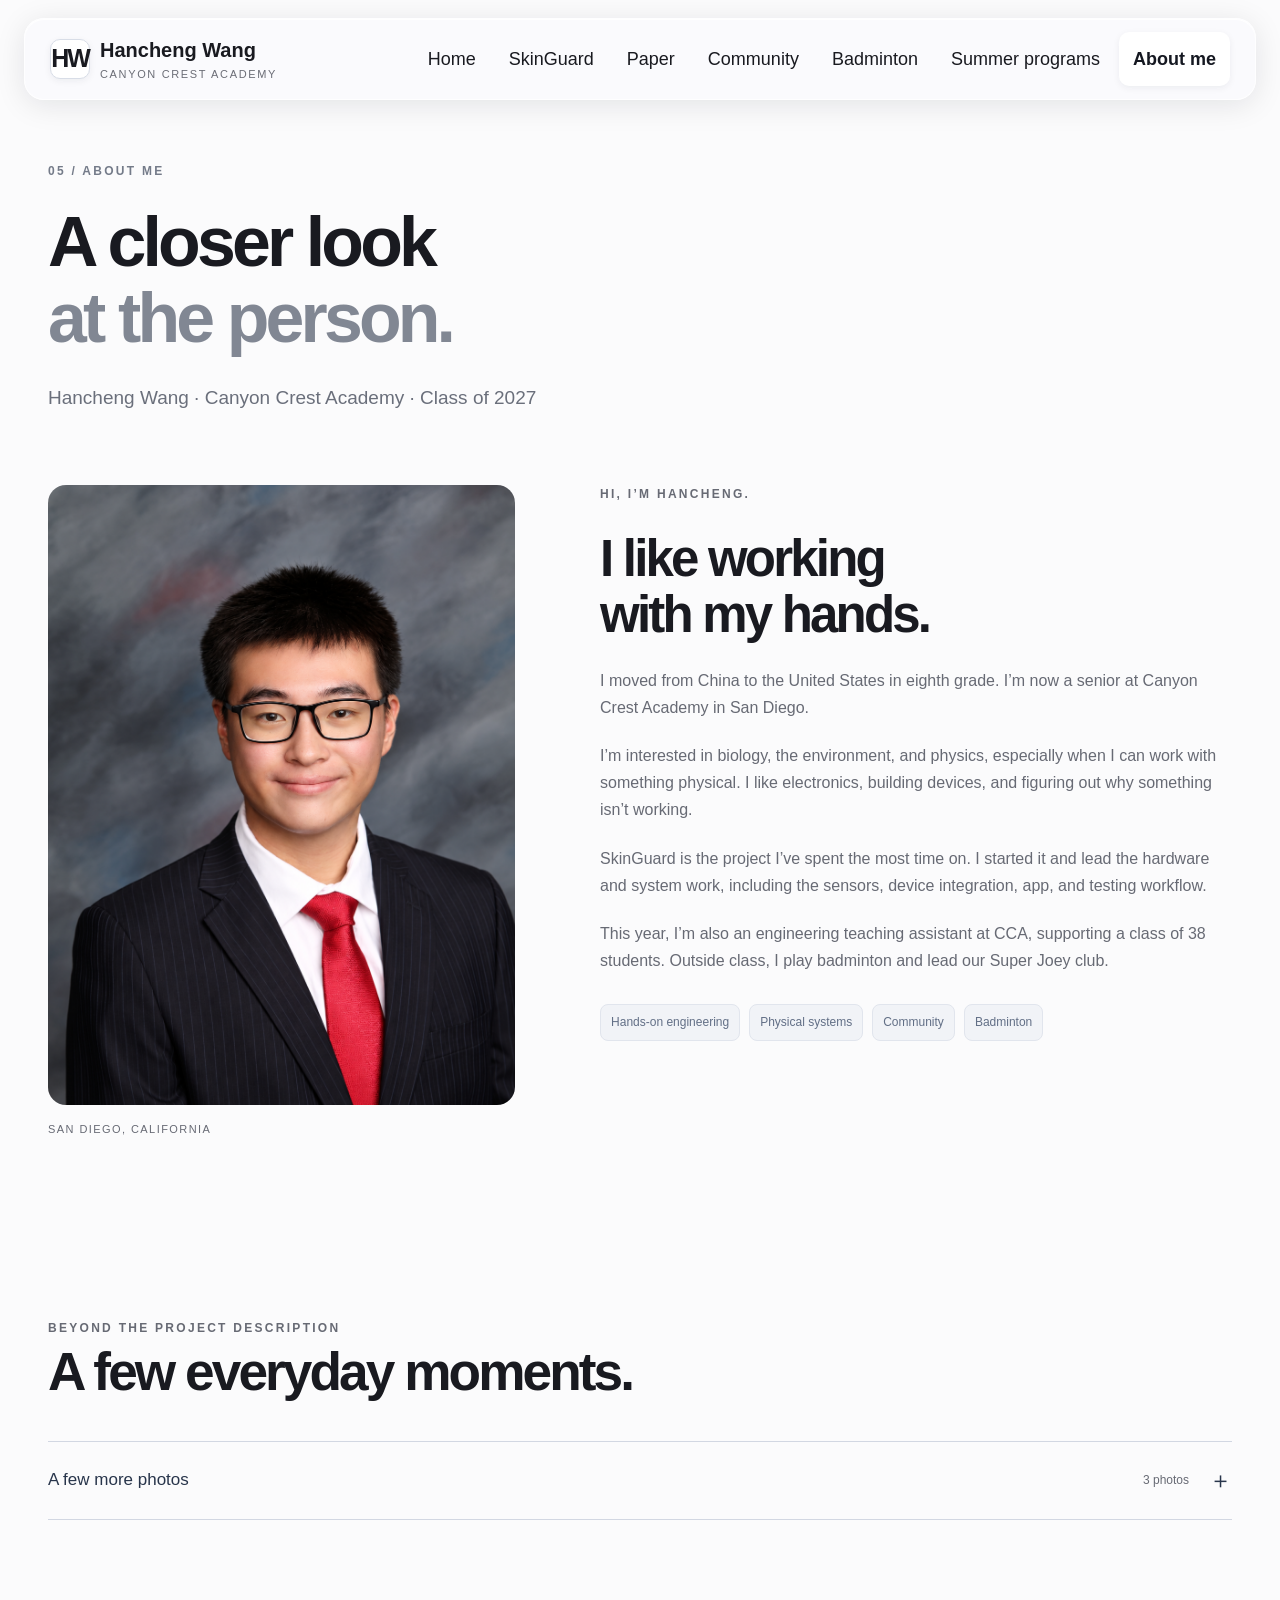
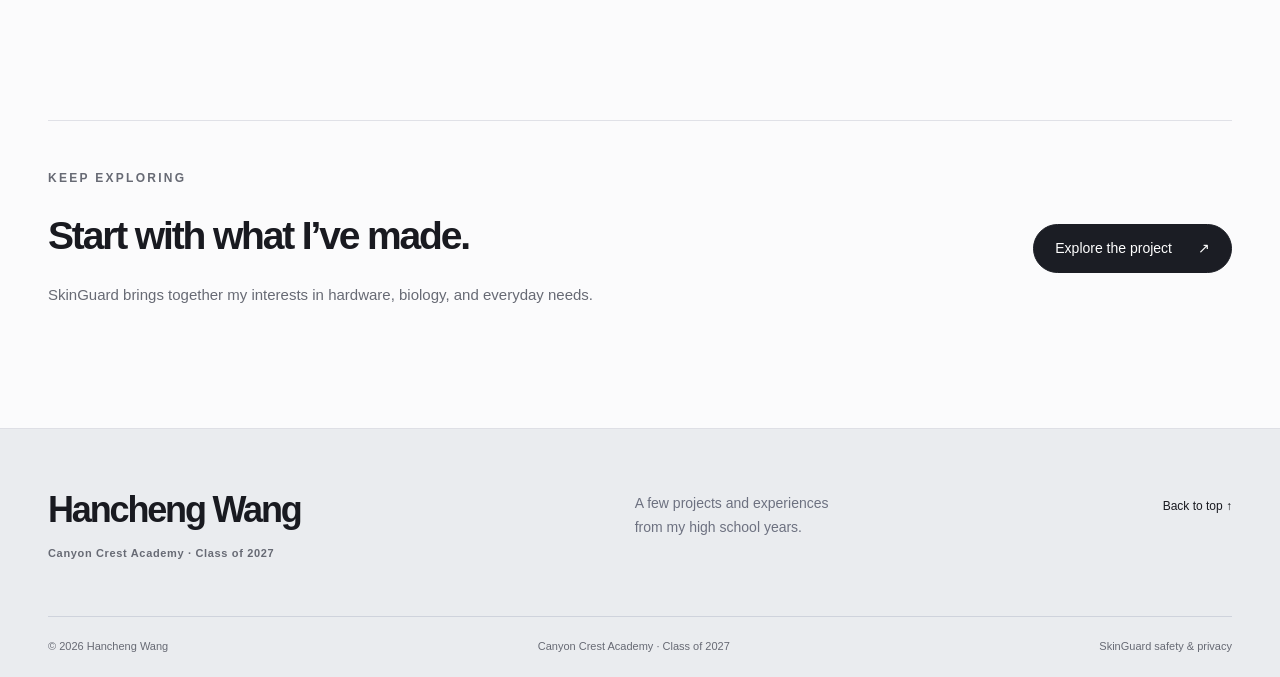
==== commit 55ac09de: "Add published paper, update identity and improve text readability Place Paper immediately after Skin" ====
--- a/about.html
+++ b/about.html
@@ -1,3 +1,3 @@
-<!doctype html><html lang="en"><head><meta charset="utf-8"><meta name="viewport" content="width=device-width,initial-scale=1"><meta name="description" content="Meet Hancheng “Henry” Wang, a Canyon Crest Academy senior interested in hands-on engineering, community, and badminton."><meta name="theme-color" content="#101115"><title>About me | Henry Wang</title><link rel="icon" href="assets/img/favicon.svg" type="image/svg+xml"><link rel="stylesheet" href="portfolio.css?v=20261102-dock"></head><body class="portfolio" id="top"><a class="p-skip" href="#main">Skip to content</a><header class="p-header"><div class="p-wrap p-header-inner"><a class="p-wordmark" href="index.html"><span class="p-monogram" aria-hidden="true">HW<span>·</span></span><span>Henry Wang<small>HANCHENG WANG</small></span></a><button class="p-menu" aria-label="Open navigation" aria-expanded="false" aria-controls="portfolio-nav">Menu <span aria-hidden="true">＋</span></button><nav id="portfolio-nav" class="p-nav" aria-label="Main navigation"><a href="index.html">Home</a><a href="skinguard.html">SkinGuard</a><a href="community.html">Community</a><a href="badminton.html">Badminton</a><a href="summer.html">Summer programs</a><a href="about.html" aria-current="page">About me</a></nav></div></header><main id="main"><section class="p-intro p-wrap"><p class="p-kicker">05 / ABOUT ME</p><h1>A closer look<br><em>at the person.</em></h1><p class="p-lead">Hancheng “Henry” Wang · Canyon Crest Academy · Class of 2027</p></section><section class="p-wrap p-about-main"><div><img src="portfolio-about-portrait.jpg" alt="Henry Wang outdoors" class="" loading="eager" decoding="async" fetchpriority="high"><div class="p-photo-label">SAN DIEGO, CALIFORNIA</div></div><div><p class="p-kicker">HI, I’M HENRY.</p><h2>I like working<br>with my hands.</h2><p>I moved from China to the United States in eighth grade. I’m now a senior at Canyon Crest Academy in San Diego.</p><p>I’m interested in biology, the environment, and physics, especially when I can work with something physical. I like electronics, building devices, and figuring out why something isn’t working.</p><p>SkinGuard is the project I’ve spent the most time on. I started it and lead the hardware and system work, including the sensors, device integration, app, and testing workflow.</p><p>This year, I’m also an engineering teaching assistant at CCA, supporting a class of 38 students. Outside class, I play badminton and lead our Super Joey club.</p><div class="p-tags"><span>Hands-on engineering</span><span>Physical systems</span><span>Community</span><span>Badminton</span></div></div></section>
+<!doctype html><html lang="en"><head><meta charset="utf-8"><meta name="viewport" content="width=device-width,initial-scale=1"><meta name="description" content="Meet Hancheng Wang, a Canyon Crest Academy senior interested in hands-on engineering, community, and badminton."><meta name="theme-color" content="#101115"><title>About me | Hancheng Wang</title><link rel="icon" href="assets/img/favicon.svg" type="image/svg+xml"><link rel="stylesheet" href="portfolio.css?v=20261102-paper"></head><body class="portfolio" id="top"><a class="p-skip" href="#main">Skip to content</a><header class="p-header"><div class="p-wrap p-header-inner"><a class="p-wordmark" href="index.html"><span class="p-monogram" aria-hidden="true">HW<span>·</span></span><span>Hancheng Wang<small>CANYON CREST ACADEMY</small></span></a><button class="p-menu" aria-label="Open navigation" aria-expanded="false" aria-controls="portfolio-nav">Menu <span aria-hidden="true">＋</span></button><nav id="portfolio-nav" class="p-nav" aria-label="Main navigation"><a href="index.html">Home</a><a href="skinguard.html">SkinGuard</a><a href="paper.html">Paper</a><a href="community.html">Community</a><a href="badminton.html">Badminton</a><a href="summer.html">Summer programs</a><a href="about.html" aria-current="page">About me</a></nav></div></header><main id="main"><section class="p-intro p-wrap"><p class="p-kicker">05 / ABOUT ME</p><h1>A closer look<br><em>at the person.</em></h1><p class="p-lead">Hancheng Wang · Canyon Crest Academy · Class of 2027</p></section><section class="p-wrap p-about-main"><div><img src="portfolio-about-formal.png" alt="Hancheng Wang senior portrait" class="" loading="eager" decoding="async" fetchpriority="high"><div class="p-photo-label">SAN DIEGO, CALIFORNIA</div></div><div><p class="p-kicker">HI, I’M HANCHENG.</p><h2>I like working<br>with my hands.</h2><p>I moved from China to the United States in eighth grade. I’m now a senior at Canyon Crest Academy in San Diego.</p><p>I’m interested in biology, the environment, and physics, especially when I can work with something physical. I like electronics, building devices, and figuring out why something isn’t working.</p><p>SkinGuard is the project I’ve spent the most time on. I started it and lead the hardware and system work, including the sensors, device integration, app, and testing workflow.</p><p>This year, I’m also an engineering teaching assistant at CCA, supporting a class of 38 students. Outside class, I play badminton and lead our Super Joey club.</p><div class="p-tags"><span>Hands-on engineering</span><span>Physical systems</span><span>Community</span><span>Badminton</span></div></div></section>
 
-<section class="p-section"><div class="p-wrap"><div class="p-section-head"><div><p class="p-kicker">BEYOND THE PROJECT DESCRIPTION</p><h2>A few everyday moments.</h2></div></div><details class="p-album"><summary><span>A few more photos</span><small>3 photos</small><b aria-hidden="true">＋</b></summary><div class="p-album-content"><div class="p-gallery p-three"><figure class="p-photo p-contain"><a class="p-photo-open" href="portfolio-badminton-practice.jpg" data-photo aria-label="Enlarge: At the courts"><img src="portfolio-badminton-practice.jpg" alt="At the courts" class="" loading="lazy" decoding="async"></a><figcaption><strong>At the courts</strong><span>Badminton is part of my life beyond the school-team schedule.</span></figcaption></figure><figure class="p-photo p-portrait"><a class="p-photo-open" href="portfolio-about-candid.jpg" data-photo aria-label="Enlarge: A less formal moment"><img src="portfolio-about-candid.jpg" alt="A less formal moment" class="" loading="lazy" decoding="async"></a><figcaption><strong>A less formal moment</strong><span>Not every photo belongs in a project report.</span></figcaption></figure><figure class="p-photo p-portrait"><a class="p-photo-open" href="portfolio-about-formal.png" data-photo aria-label="Enlarge: Class of 2027"><img src="portfolio-about-formal.png" alt="Class of 2027" class="" loading="lazy" decoding="async"></a><figcaption><strong>Class of 2027</strong><span>My senior portrait.</span></figcaption></figure></div></div></details></div></section><section class="p-section"><div class="p-wrap p-next"><div><p class="p-kicker">KEEP EXPLORING</p><h2>Start with what I’ve made.</h2><p>SkinGuard brings together my interests in hardware, biology, and everyday needs.</p></div><a class="p-btn" href="skinguard.html">Explore the project<span aria-hidden="true"> ↗</span></a></div></section></main><footer class="p-footer"><div class="p-wrap"><div class="p-footer-top"><a class="p-footer-name" href="about.html">Henry Wang<span>Canyon Crest Academy · Class of 2027</span></a><p>A few projects and experiences<br>from my high school years.</p><a class="p-top" href="#top">Back to top ↑</a></div><div class="p-footer-bottom"><span>© 2026 Hancheng “Henry” Wang</span><span>Canyon Crest Academy · Class of 2027</span><a href="safety.html">SkinGuard safety & privacy</a></div></div></footer><dialog class="p-lightbox" aria-label="Photograph"><button class="p-lightbox-close" autofocus aria-label="Close photograph">Close ×</button><img alt=""><p></p></dialog><script src="portfolio.js?v=20261102-dock"></script></body></html>+<section class="p-section"><div class="p-wrap"><div class="p-section-head"><div><p class="p-kicker">BEYOND THE PROJECT DESCRIPTION</p><h2>A few everyday moments.</h2></div></div><details class="p-album"><summary><span>A few more photos</span><small>3 photos</small><b aria-hidden="true">＋</b></summary><div class="p-album-content"><div class="p-gallery p-three"><figure class="p-photo p-contain"><a class="p-photo-open" href="portfolio-badminton-practice.jpg" data-photo aria-label="Enlarge: At the courts"><img src="portfolio-badminton-practice.jpg" alt="At the courts" class="" loading="lazy" decoding="async"></a><figcaption><strong>At the courts</strong><span>Badminton is part of my life beyond the school-team schedule.</span></figcaption></figure><figure class="p-photo p-portrait"><a class="p-photo-open" href="portfolio-about-candid.jpg" data-photo aria-label="Enlarge: A less formal moment"><img src="portfolio-about-candid.jpg" alt="A less formal moment" class="" loading="lazy" decoding="async"></a><figcaption><strong>A less formal moment</strong><span>Not every photo belongs in a project report.</span></figcaption></figure><figure class="p-photo p-portrait"><a class="p-photo-open" href="portfolio-about-formal.png" data-photo aria-label="Enlarge: Class of 2027"><img src="portfolio-about-formal.png" alt="Class of 2027" class="" loading="lazy" decoding="async"></a><figcaption><strong>Class of 2027</strong><span>My senior portrait.</span></figcaption></figure></div></div></details></div></section><section class="p-section"><div class="p-wrap p-next"><div><p class="p-kicker">KEEP EXPLORING</p><h2>Start with what I’ve made.</h2><p>SkinGuard brings together my interests in hardware, biology, and everyday needs.</p></div><a class="p-btn" href="skinguard.html">Explore the project<span aria-hidden="true"> ↗</span></a></div></section></main><footer class="p-footer"><div class="p-wrap"><div class="p-footer-top"><a class="p-footer-name" href="about.html">Hancheng Wang<span>Canyon Crest Academy · Class of 2027</span></a><p>A few projects and experiences<br>from my high school years.</p><a class="p-top" href="#top">Back to top ↑</a></div><div class="p-footer-bottom"><span>© 2026 Hancheng Wang</span><span>Canyon Crest Academy · Class of 2027</span><a href="safety.html">SkinGuard safety & privacy</a></div></div></footer><dialog class="p-lightbox" aria-label="Photograph"><button class="p-lightbox-close" autofocus aria-label="Close photograph">Close ×</button><img alt=""><p></p></dialog><script src="portfolio.js?v=20261102-paper"></script></body></html>
--- a/portfolio.css
+++ b/portfolio.css
@@ -1,31 +1,38 @@
 :root{--p-paper:#f7f6f0;--p-ink:#193a34;--p-muted:#61706a;--p-line:#d5dbd0;--p-green:#164b3e;--p-light:#ebeee5;--p-serif:Georgia,'Times New Roman',serif;--p-sans:-apple-system,BlinkMacSystemFont,'Segoe UI',Arial,sans-serif;--p-wrap:min(1220px,calc(100% - 96px))}
-*{box-sizing:border-box}html{scroll-behavior:smooth;scroll-padding-top:130px}body.portfolio{margin:0;background:var(--p-paper);color:var(--p-ink);font-family:var(--p-sans);font-size:16px;line-height:1.7;-webkit-font-smoothing:antialiased}body.portfolio img{display:block;max-width:100%}body.portfolio a{color:inherit}body.portfolio h1,body.portfolio h2{font-family:var(--p-serif);font-weight:400;line-height:1.08;letter-spacing:-.055em;margin:0 0 25px}body.portfolio h1{font-size:clamp(48px,5.3vw,82px)}body.portfolio h2{font-size:clamp(35px,4vw,59px)}body.portfolio h3{font-size:23px;font-weight:500;line-height:1.3;letter-spacing:-.035em;margin:0 0 18px}body.portfolio p{margin:0 0 21px}em{font-weight:400}body.portfolio em{color:#54744a}.p-wrap{width:var(--p-wrap);margin-inline:auto}.p-header{position:sticky;top:0;z-index:100;background:rgba(247,246,240,.97);border-bottom:1px solid var(--p-line);font-family:var(--p-sans);color:var(--p-ink);backdrop-filter:blur(16px)}.p-header-inner{display:flex;align-items:center;justify-content:space-between;gap:24px;height:92px}.p-wordmark{display:flex;align-items:center;gap:13px;text-decoration:none;font-size:17px;font-weight:600;line-height:1.3;white-space:nowrap}.p-wordmark small{display:block;font-size:8px;letter-spacing:.18em;font-weight:500;margin-top:5px}.p-monogram{font-family:var(--p-serif);font-size:36px;font-weight:400;letter-spacing:-5px;margin-right:5px}.p-monogram span{color:#8c9c54;letter-spacing:0}.p-nav{display:flex;align-items:center;gap:27px}.p-nav a{font-size:12px;text-decoration:none;padding:10px 0;color:#56655e;white-space:nowrap;border-bottom:1px solid transparent}.p-nav a:hover,.p-nav a[aria-current=page]{color:var(--p-ink);border-bottom-color:var(--p-ink)}.p-menu{display:none}.p-kicker{font-family:var(--p-sans);font-size:10px!important;letter-spacing:.19em!important;font-weight:600!important;line-height:1.6;margin:0 0 27px!important;color:var(--p-muted)}.p-lead{font-size:17px;line-height:1.75;color:var(--p-muted);max-width:560px}.p-home-hero{padding:70px 0 66px;display:grid;grid-template-columns:1fr 1.05fr;gap:65px;align-items:center;min-height:650px}.p-home-copy h1{font-size:clamp(54px,5.5vw,83px)!important;line-height:1.04!important;margin-bottom:25px!important;letter-spacing:-.05em!important}.p-home-copy>.p-kicker{font-size:9px!important;letter-spacing:.12em!important}.p-actions{display:flex;align-items:center;flex-wrap:wrap;gap:25px;margin-top:30px}.p-btn{display:inline-flex;align-items:center;justify-content:space-between;gap:26px;min-height:49px;background:var(--p-ink);color:white!important;padding:12px 21px;text-decoration:none;font-size:12px;font-weight:500;border:1px solid var(--p-ink);transition:background .2s}.p-btn:hover{background:#316756}.p-link{display:inline-block;text-decoration:none;font-size:13px;font-weight:500;border-bottom:1px solid #adb6a9;padding-bottom:5px}.p-link:hover{border-color:var(--p-ink)}.p-hero-note{display:flex;align-items:center;gap:9px;font-size:10px;color:var(--p-muted);margin-top:43px}.p-dot{width:6px;height:6px;border-radius:50%;background:#8b9a53}.p-feature-device{border:1px solid var(--p-line);padding:22px;background:#eeeFE6}.p-feature-label,.p-feature-foot{display:flex;justify-content:space-between;align-items:center;font-size:9px;letter-spacing:.09em;gap:15px}.p-feature-label a{font-family:var(--p-serif);font-size:22px;letter-spacing:-.03em;text-decoration:none}.p-hero-image{display:block;padding:22px 0}.p-hero-image img{width:100%;height:244px;object-fit:cover;mix-blend-mode:multiply}.p-device-secondary{display:grid;grid-template-columns:135px 1fr;gap:18px;align-items:center;border-top:1px solid #cdd3c5;padding:15px 0}.p-device-secondary img{width:135px;height:100px;object-fit:cover;mix-blend-mode:multiply}.p-device-secondary p{font-size:10px;line-height:1.65;margin:0!important;color:#637067}.p-device-secondary strong{display:block;font-weight:600;color:var(--p-ink);font-size:11px}.p-device-secondary a{display:inline-block;margin-top:6px;text-decoration:none;border-bottom:1px solid #b3beaa}.p-feature-foot{font-size:8px;padding-top:12px;border-top:1px solid #cdd3c5;color:#61705e}.p-stat-band{background:var(--p-ink);color:#f6f5ef}.p-stat-band>.p-wrap{display:grid;grid-template-columns:1.3fr 1fr 1fr .8fr;align-items:center;padding-block:29px;gap:30px}.p-stat-band strong{font-family:var(--p-serif);display:block;font-size:30px;line-height:1.2;font-weight:400;letter-spacing:-.035em}.p-stat-band span{font-size:10px;color:#c4d0bd;display:block;margin-top:5px}.p-stat-band a{font-size:11px;text-decoration:none;line-height:1.7;border-left:1px solid #577065;padding-left:30px;justify-self:end}.p-section{padding:98px 0}.p-section-head{display:grid;grid-template-columns:1.2fr .8fr;gap:80px;align-items:end;margin-bottom:40px}.p-section-head p{font-size:14px;color:var(--p-muted);margin-bottom:5px!important}.p-section-head h2{margin-bottom:0!important}.p-story-grid{display:grid;grid-template-columns:repeat(3,1fr);gap:32px}.p-story{display:block;text-decoration:none}.p-story>img{height:275px;width:100%;object-fit:cover}.p-story img.p-badminton-cover{object-position:center 20%}.p-story>div{padding:24px 0 18px;border-bottom:1px solid var(--p-line)}.p-story span{font-size:9px;letter-spacing:.14em;color:var(--p-muted)}.p-story h3{font-family:var(--p-serif);font-size:28px!important;margin:12px 0 14px!important;font-weight:400!important}.p-story p{font-size:13px;line-height:1.7;color:var(--p-muted);margin-bottom:19px!important}.p-story b{font-size:11px;font-weight:500}.p-story:hover b{color:#5e7e47}.p-tint{background:var(--p-light)}.p-split{display:grid;grid-template-columns:1fr 1fr;gap:85px;align-items:center}.p-split>div>p{font-size:14px;max-width:430px;color:var(--p-muted)}.p-summer-pair{display:grid;grid-template-columns:1fr 1fr;gap:18px;align-items:start}.p-summer-pair a:nth-child(2){margin-top:70px}.p-summer-pair a{text-decoration:none}.p-summer-pair img{height:315px;width:100%;object-fit:cover}.p-summer-pair span{font-size:8px;letter-spacing:.09em;display:block;margin-top:12px;line-height:1.6}.p-about-preview{display:grid;grid-template-columns:.8fr 1.2fr;gap:90px;align-items:center;max-width:990px}.p-about-preview>img{height:430px;width:100%;object-fit:cover;object-position:center 30%}.p-about-preview p{font-size:14px;color:var(--p-muted)}.p-footer{background:#e9ecdf;border-top:1px solid var(--p-line);padding:58px 0 22px;color:var(--p-ink);font-family:var(--p-sans)}.p-footer-top{display:flex;align-items:start;justify-content:space-between;gap:40px;padding-bottom:55px}.p-footer-name{font-family:var(--p-serif);font-size:32px;line-height:1.3;letter-spacing:-.04em;text-decoration:none}.p-footer-name span{display:block;font-family:var(--p-sans);font-size:9px;letter-spacing:.06em;margin-top:12px;color:var(--p-muted)}.p-footer-top p{font-size:12px;line-height:1.7;color:var(--p-muted);margin:5px 0 0!important}.p-top{font-size:10px;text-decoration:none;margin-top:9px}.p-footer-bottom{display:flex;justify-content:space-between;gap:20px;border-top:1px solid #ced5c3;padding-top:20px;font-size:9px;color:var(--p-muted)}.p-footer-bottom a{text-decoration:none}.p-intro{padding:78px 0 50px}.p-intro>.p-lead{max-width:650px;font-size:17px}.p-intro h1{max-width:900px}.p-intro .p-kicker{margin-bottom:24px!important}.p-gallery{display:grid;gap:30px;align-items:start}.p-two{grid-template-columns:repeat(2,1fr)}.p-three{grid-template-columns:repeat(3,1fr)}.p-photo{margin:0;min-width:0}.p-photo-open{display:block;background:#e2e7db;overflow:hidden;cursor:zoom-in}.p-photo img{display:block;width:100%;height:310px;object-fit:cover;transition:transform .5s}.p-photo-open:hover img{transform:scale(1.025)}.p-photo.p-contain img{object-fit:contain}.p-photo.p-portrait img{height:410px;object-fit:contain}.p-photo figcaption{padding:17px 0 18px;border-bottom:1px solid var(--p-line);font-family:var(--p-sans);font-size:12px;line-height:1.65;color:var(--p-muted)}.p-photo figcaption strong{display:block;font-weight:500;font-size:14px;color:var(--p-ink);margin-bottom:5px}.p-photo figcaption span{display:block}.p-small-photo{margin-top:35px;max-width:270px}.p-small-photo img{height:300px;object-position:top}.p-wide-photo{margin-top:45px;max-width:950px;margin-inline:auto}.p-wide-photo img{height:420px;object-fit:contain}.p-community-hero{display:grid;grid-template-columns:1.25fr .75fr;background:var(--p-light)}.p-community-hero>div>img{width:100%;height:610px;object-fit:contain}.p-community-hero>aside{padding:50px 44px}.p-community-hero h2{font-size:44px!important}.p-community-hero aside>p{font-size:13px;color:var(--p-muted)}.p-mini-stat{padding:18px 0;border-top:1px solid #c7d1bf;display:flex;align-items:center;gap:20px}.p-mini-stat strong{font-family:var(--p-serif);font-size:34px;letter-spacing:-.03em;font-weight:400;min-width:110px}.p-mini-stat span{font-size:11px;line-height:1.6;color:var(--p-muted)}.p-small{font-size:11px!important}.p-community-hero .p-small{margin-top:18px}.p-next{display:flex;align-items:center;justify-content:space-between;gap:60px;border-top:1px solid var(--p-line);padding-top:48px}.p-next p{font-size:13px;color:var(--p-muted);max-width:600px}.p-next h2{font-size:39px!important}.p-next .p-btn{flex:none}.p-athlete{display:grid;grid-template-columns:1fr 1fr;gap:90px;align-items:center}.p-athlete-photo{position:relative;background:#351a1a}.p-athlete-photo>img{height:610px;width:100%;object-fit:contain}.p-athlete-photo>span{display:block;color:#e8dccc;padding:15px 20px;font-size:9px;letter-spacing:.18em;border-top:1px solid #58423d}.p-facts{display:flex;gap:30px;flex-wrap:wrap;border-top:1px solid var(--p-line);border-bottom:1px solid var(--p-line);padding:24px 0;margin-bottom:50px}.p-facts strong{font-family:var(--p-serif);font-size:30px;letter-spacing:-.03em;font-weight:400;display:block}.p-facts span{display:block;font-size:10px;color:var(--p-muted);margin-top:5px}.p-athlete p{font-size:14px;color:var(--p-muted)}.p-chapter-nav{display:grid;grid-template-columns:1fr 1fr;border-top:1px solid var(--p-line);border-bottom:1px solid var(--p-line);margin-bottom:60px}.p-chapter-nav a{text-decoration:none;padding:22px 20px;font-size:13px}.p-chapter-nav a:first-child{border-right:1px solid var(--p-line);padding-left:0}.p-chapter-nav span{font-family:var(--p-serif);font-size:23px;margin-right:20px;color:#849277}.p-program-heading{max-width:720px;margin-bottom:55px}.p-program-heading h2{font-size:clamp(38px,5vw,68px)!important}.p-program-heading>p:not(.p-kicker):not(.p-lead){font-size:14px;color:var(--p-muted);max-width:610px}.p-program-feature{display:grid;grid-template-columns:1fr 1fr;gap:65px;align-items:center}.p-program-feature>.p-photo img{height:430px}.p-program-feature>div>h3{font-family:var(--p-serif);font-size:36px!important;font-weight:400!important}.p-program-feature>div>p{font-size:13px;line-height:1.8;color:var(--p-muted)}.p-award{display:inline-block;margin:0 0 26px;padding:9px 13px;border:1px solid #a8b891;color:#496334;font-size:9px;letter-spacing:.08em;background:#f2f4e8}.p-usc-award{color:#782e29;background:#f2e9e0;border-color:#d5b7a4}.p-gallery-heading{margin-top:80px}.p-gallery-heading h3{font-family:var(--p-serif);font-size:32px!important;font-weight:400!important;margin:0!important}.p-about-main{display:grid;grid-template-columns:.85fr 1.15fr;gap:85px;align-items:start;padding-bottom:80px}.p-about-main>div>img{height:620px;width:100%;object-fit:cover;object-position:center 25%}.p-about-main>div>p{font-size:14px;color:var(--p-muted)}.p-about-main>div>h2{font-size:49px!important}.p-photo-label{font-size:9px;letter-spacing:.13em;padding-top:15px;color:var(--p-muted)}.p-tags{display:flex;gap:9px;flex-wrap:wrap;margin-top:30px}.p-tags span{font-size:10px;padding:7px 10px;border:1px solid var(--p-line)}.p-values{display:grid;grid-template-columns:repeat(3,1fr);gap:40px}.p-values article{border-top:1px solid #bbc8ae;padding:23px 0}.p-values article>span{font-family:var(--p-serif);font-size:24px;color:#8a9b79}.p-values h3{margin-top:28px!important}.p-values p{font-size:13px;color:var(--p-muted)}.p-lightbox{position:fixed;inset:0;max-width:min(1100px,95vw);max-height:95vh;background:#f7f6f0;border:0;padding:55px 25px 20px;color:var(--p-ink)}.p-lightbox::backdrop{background:rgba(11,26,22,.9)}.p-lightbox img{max-height:74vh;width:auto;max-width:100%;margin:auto;object-fit:contain}.p-lightbox-close{position:absolute;right:20px;top:15px;border:0;background:none;color:var(--p-ink);font:12px var(--p-sans);cursor:pointer;padding:8px}.p-lightbox p{text-align:center;font:12px var(--p-sans);margin:15px 0 0!important}.p-skip{position:fixed;top:-80px;left:20px;z-index:1000;background:#fff;color:#123d30;padding:10px 20px}.p-skip:focus{top:10px}:focus-visible{outline:2px solid #738e43;outline-offset:5px}
+*{box-sizing:border-box}html{scroll-behavior:smooth;scroll-padding-top:130px}body.portfolio{margin:0;background:var(--p-paper);color:var(--p-ink);font-family:var(--p-sans);font-size:calc(16px + 2px);line-height:1.7;-webkit-font-smoothing:antialiased}body.portfolio img{display:block;max-width:100%}body.portfolio a{color:inherit}body.portfolio h1,body.portfolio h2{font-family:var(--p-serif);font-weight:400;line-height:1.08;letter-spacing:-.055em;margin:0 0 25px}body.portfolio h1{font-size:calc(clamp(48px,5.3vw,82px) + 2px)}body.portfolio h2{font-size:calc(clamp(35px,4vw,59px) + 2px)}body.portfolio h3{font-size:calc(23px + 2px);font-weight:500;line-height:1.3;letter-spacing:-.035em;margin:0 0 18px}body.portfolio p{margin:0 0 21px}em{font-weight:400}body.portfolio em{color:#54744a}.p-wrap{width:var(--p-wrap);margin-inline:auto}.p-header{position:sticky;top:0;z-index:100;background:rgba(247,246,240,.97);border-bottom:1px solid var(--p-line);font-family:var(--p-sans);color:var(--p-ink);backdrop-filter:blur(16px)}.p-header-inner{display:flex;align-items:center;justify-content:space-between;gap:24px;height:92px}.p-wordmark{display:flex;align-items:center;gap:13px;text-decoration:none;font-size:calc(17px + 2px);font-weight:600;line-height:1.3;white-space:nowrap}.p-wordmark small{display:block;font-size:calc(8px + 2px);letter-spacing:.18em;font-weight:500;margin-top:5px}.p-monogram{font-family:var(--p-serif);font-size:calc(36px + 2px);font-weight:400;letter-spacing:-5px;margin-right:5px}.p-monogram span{color:#8c9c54;letter-spacing:0}.p-nav{display:flex;align-items:center;gap:27px}.p-nav a{font-size:calc(12px + 2px);text-decoration:none;padding:10px 0;color:#56655e;white-space:nowrap;border-bottom:1px solid transparent}.p-nav a:hover,.p-nav a[aria-current=page]{color:var(--p-ink);border-bottom-color:var(--p-ink)}.p-menu{display:none}.p-kicker{font-family:var(--p-sans);font-size:calc(10px + 2px)!important;letter-spacing:.19em!important;font-weight:600!important;line-height:1.6;margin:0 0 27px!important;color:var(--p-muted)}.p-lead{font-size:calc(17px + 2px);line-height:1.75;color:var(--p-muted);max-width:560px}.p-home-hero{padding:70px 0 66px;display:grid;grid-template-columns:1fr 1.05fr;gap:65px;align-items:center;min-height:650px}.p-home-copy h1{font-size:calc(clamp(54px,5.5vw,83px) + 2px)!important;line-height:1.04!important;margin-bottom:25px!important;letter-spacing:-.05em!important}.p-home-copy>.p-kicker{font-size:calc(9px + 2px)!important;letter-spacing:.12em!important}.p-actions{display:flex;align-items:center;flex-wrap:wrap;gap:25px;margin-top:30px}.p-btn{display:inline-flex;align-items:center;justify-content:space-between;gap:26px;min-height:49px;background:var(--p-ink);color:white!important;padding:12px 21px;text-decoration:none;font-size:calc(12px + 2px);font-weight:500;border:1px solid var(--p-ink);transition:background .2s}.p-btn:hover{background:#316756}.p-link{display:inline-block;text-decoration:none;font-size:calc(13px + 2px);font-weight:500;border-bottom:1px solid #adb6a9;padding-bottom:5px}.p-link:hover{border-color:var(--p-ink)}.p-hero-note{display:flex;align-items:center;gap:9px;font-size:calc(10px + 2px);color:var(--p-muted);margin-top:43px}.p-dot{width:6px;height:6px;border-radius:50%;background:#8b9a53}.p-feature-device{border:1px solid var(--p-line);padding:22px;background:#eeeFE6}.p-feature-label,.p-feature-foot{display:flex;justify-content:space-between;align-items:center;font-size:calc(9px + 2px);letter-spacing:.09em;gap:15px}.p-feature-label a{font-family:var(--p-serif);font-size:calc(22px + 2px);letter-spacing:-.03em;text-decoration:none}.p-hero-image{display:block;padding:22px 0}.p-hero-image img{width:100%;height:244px;object-fit:cover;mix-blend-mode:multiply}.p-device-secondary{display:grid;grid-template-columns:135px 1fr;gap:18px;align-items:center;border-top:1px solid #cdd3c5;padding:15px 0}.p-device-secondary img{width:135px;height:100px;object-fit:cover;mix-blend-mode:multiply}.p-device-secondary p{font-size:calc(10px + 2px);line-height:1.65;margin:0!important;color:#637067}.p-device-secondary strong{display:block;font-weight:600;color:var(--p-ink);font-size:calc(11px + 2px)}.p-device-secondary a{display:inline-block;margin-top:6px;text-decoration:none;border-bottom:1px solid #b3beaa}.p-feature-foot{font-size:calc(8px + 2px);padding-top:12px;border-top:1px solid #cdd3c5;color:#61705e}.p-stat-band{background:var(--p-ink);color:#f6f5ef}.p-stat-band>.p-wrap{display:grid;grid-template-columns:1.3fr 1fr 1fr .8fr;align-items:center;padding-block:29px;gap:30px}.p-stat-band strong{font-family:var(--p-serif);display:block;font-size:calc(30px + 2px);line-height:1.2;font-weight:400;letter-spacing:-.035em}.p-stat-band span{font-size:calc(10px + 2px);color:#c4d0bd;display:block;margin-top:5px}.p-stat-band a{font-size:calc(11px + 2px);text-decoration:none;line-height:1.7;border-left:1px solid #577065;padding-left:30px;justify-self:end}.p-section{padding:98px 0}.p-section-head{display:grid;grid-template-columns:1.2fr .8fr;gap:80px;align-items:end;margin-bottom:40px}.p-section-head p{font-size:calc(14px + 2px);color:var(--p-muted);margin-bottom:5px!important}.p-section-head h2{margin-bottom:0!important}.p-story-grid{display:grid;grid-template-columns:repeat(3,1fr);gap:32px}.p-story{display:block;text-decoration:none}.p-story>img{height:275px;width:100%;object-fit:cover}.p-story img.p-badminton-cover{object-position:center 20%}.p-story>div{padding:24px 0 18px;border-bottom:1px solid var(--p-line)}.p-story span{font-size:calc(9px + 2px);letter-spacing:.14em;color:var(--p-muted)}.p-story h3{font-family:var(--p-serif);font-size:calc(28px + 2px)!important;margin:12px 0 14px!important;font-weight:400!important}.p-story p{font-size:calc(13px + 2px);line-height:1.7;color:var(--p-muted);margin-bottom:19px!important}.p-story b{font-size:calc(11px + 2px);font-weight:500}.p-story:hover b{color:#5e7e47}.p-tint{background:var(--p-light)}.p-split{display:grid;grid-template-columns:1fr 1fr;gap:85px;align-items:center}.p-split>div>p{font-size:calc(14px + 2px);max-width:430px;color:var(--p-muted)}.p-summer-pair{display:grid;grid-template-columns:1fr 1fr;gap:18px;align-items:start}.p-summer-pair a:nth-child(2){margin-top:70px}.p-summer-pair a{text-decoration:none}.p-summer-pair img{height:315px;width:100%;object-fit:cover}.p-summer-pair span{font-size:calc(8px + 2px);letter-spacing:.09em;display:block;margin-top:12px;line-height:1.6}.p-about-preview{display:grid;grid-template-columns:.8fr 1.2fr;gap:90px;align-items:center;max-width:990px}.p-about-preview>img{height:430px;width:100%;object-fit:cover;object-position:center 30%}.p-about-preview p{font-size:calc(14px + 2px);color:var(--p-muted)}.p-footer{background:#e9ecdf;border-top:1px solid var(--p-line);padding:58px 0 22px;color:var(--p-ink);font-family:var(--p-sans)}.p-footer-top{display:flex;align-items:start;justify-content:space-between;gap:40px;padding-bottom:55px}.p-footer-name{font-family:var(--p-serif);font-size:calc(32px + 2px);line-height:1.3;letter-spacing:-.04em;text-decoration:none}.p-footer-name span{display:block;font-family:var(--p-sans);font-size:calc(9px + 2px);letter-spacing:.06em;margin-top:12px;color:var(--p-muted)}.p-footer-top p{font-size:calc(12px + 2px);line-height:1.7;color:var(--p-muted);margin:5px 0 0!important}.p-top{font-size:calc(10px + 2px);text-decoration:none;margin-top:9px}.p-footer-bottom{display:flex;justify-content:space-between;gap:20px;border-top:1px solid #ced5c3;padding-top:20px;font-size:calc(9px + 2px);color:var(--p-muted)}.p-footer-bottom a{text-decoration:none}.p-intro{padding:78px 0 50px}.p-intro>.p-lead{max-width:650px;font-size:calc(17px + 2px)}.p-intro h1{max-width:900px}.p-intro .p-kicker{margin-bottom:24px!important}.p-gallery{display:grid;gap:30px;align-items:start}.p-two{grid-template-columns:repeat(2,1fr)}.p-three{grid-template-columns:repeat(3,1fr)}.p-photo{margin:0;min-width:0}.p-photo-open{display:block;background:#e2e7db;overflow:hidden;cursor:zoom-in}.p-photo img{display:block;width:100%;height:310px;object-fit:cover;transition:transform .5s}.p-photo-open:hover img{transform:scale(1.025)}.p-photo.p-contain img{object-fit:contain}.p-photo.p-portrait img{height:410px;object-fit:contain}.p-photo figcaption{padding:17px 0 18px;border-bottom:1px solid var(--p-line);font-family:var(--p-sans);font-size:calc(12px + 2px);line-height:1.65;color:var(--p-muted)}.p-photo figcaption strong{display:block;font-weight:500;font-size:calc(14px + 2px);color:var(--p-ink);margin-bottom:5px}.p-photo figcaption span{display:block}.p-small-photo{margin-top:35px;max-width:270px}.p-small-photo img{height:300px;object-position:top}.p-wide-photo{margin-top:45px;max-width:950px;margin-inline:auto}.p-wide-photo img{height:420px;object-fit:contain}.p-community-hero{display:grid;grid-template-columns:1.25fr .75fr;background:var(--p-light)}.p-community-hero>div>img{width:100%;height:610px;object-fit:contain}.p-community-hero>aside{padding:50px 44px}.p-community-hero h2{font-size:calc(44px + 2px)!important}.p-community-hero aside>p{font-size:calc(13px + 2px);color:var(--p-muted)}.p-mini-stat{padding:18px 0;border-top:1px solid #c7d1bf;display:flex;align-items:center;gap:20px}.p-mini-stat strong{font-family:var(--p-serif);font-size:calc(34px + 2px);letter-spacing:-.03em;font-weight:400;min-width:110px}.p-mini-stat span{font-size:calc(11px + 2px);line-height:1.6;color:var(--p-muted)}.p-small{font-size:calc(11px + 2px)!important}.p-community-hero .p-small{margin-top:18px}.p-next{display:flex;align-items:center;justify-content:space-between;gap:60px;border-top:1px solid var(--p-line);padding-top:48px}.p-next p{font-size:calc(13px + 2px);color:var(--p-muted);max-width:600px}.p-next h2{font-size:calc(39px + 2px)!important}.p-next .p-btn{flex:none}.p-athlete{display:grid;grid-template-columns:1fr 1fr;gap:90px;align-items:center}.p-athlete-photo{position:relative;background:#351a1a}.p-athlete-photo>img{height:610px;width:100%;object-fit:contain}.p-athlete-photo>span{display:block;color:#e8dccc;padding:15px 20px;font-size:calc(9px + 2px);letter-spacing:.18em;border-top:1px solid #58423d}.p-facts{display:flex;gap:30px;flex-wrap:wrap;border-top:1px solid var(--p-line);border-bottom:1px solid var(--p-line);padding:24px 0;margin-bottom:50px}.p-facts strong{font-family:var(--p-serif);font-size:calc(30px + 2px);letter-spacing:-.03em;font-weight:400;display:block}.p-facts span{display:block;font-size:calc(10px + 2px);color:var(--p-muted);margin-top:5px}.p-athlete p{font-size:calc(14px + 2px);color:var(--p-muted)}.p-chapter-nav{display:grid;grid-template-columns:1fr 1fr;border-top:1px solid var(--p-line);border-bottom:1px solid var(--p-line);margin-bottom:60px}.p-chapter-nav a{text-decoration:none;padding:22px 20px;font-size:calc(13px + 2px)}.p-chapter-nav a:first-child{border-right:1px solid var(--p-line);padding-left:0}.p-chapter-nav span{font-family:var(--p-serif);font-size:calc(23px + 2px);margin-right:20px;color:#849277}.p-program-heading{max-width:720px;margin-bottom:55px}.p-program-heading h2{font-size:calc(clamp(38px,5vw,68px) + 2px)!important}.p-program-heading>p:not(.p-kicker):not(.p-lead){font-size:calc(14px + 2px);color:var(--p-muted);max-width:610px}.p-program-feature{display:grid;grid-template-columns:1fr 1fr;gap:65px;align-items:center}.p-program-feature>.p-photo img{height:430px}.p-program-feature>div>h3{font-family:var(--p-serif);font-size:calc(36px + 2px)!important;font-weight:400!important}.p-program-feature>div>p{font-size:calc(13px + 2px);line-height:1.8;color:var(--p-muted)}.p-award{display:inline-block;margin:0 0 26px;padding:9px 13px;border:1px solid #a8b891;color:#496334;font-size:calc(9px + 2px);letter-spacing:.08em;background:#f2f4e8}.p-usc-award{color:#782e29;background:#f2e9e0;border-color:#d5b7a4}.p-gallery-heading{margin-top:80px}.p-gallery-heading h3{font-family:var(--p-serif);font-size:calc(32px + 2px)!important;font-weight:400!important;margin:0!important}.p-about-main{display:grid;grid-template-columns:.85fr 1.15fr;gap:85px;align-items:start;padding-bottom:80px}.p-about-main>div>img{height:620px;width:100%;object-fit:cover;object-position:center 25%}.p-about-main>div>p{font-size:calc(14px + 2px);color:var(--p-muted)}.p-about-main>div>h2{font-size:calc(49px + 2px)!important}.p-photo-label{font-size:calc(9px + 2px);letter-spacing:.13em;padding-top:15px;color:var(--p-muted)}.p-tags{display:flex;gap:9px;flex-wrap:wrap;margin-top:30px}.p-tags span{font-size:calc(10px + 2px);padding:7px 10px;border:1px solid var(--p-line)}.p-values{display:grid;grid-template-columns:repeat(3,1fr);gap:40px}.p-values article{border-top:1px solid #bbc8ae;padding:23px 0}.p-values article>span{font-family:var(--p-serif);font-size:calc(24px + 2px);color:#8a9b79}.p-values h3{margin-top:28px!important}.p-values p{font-size:calc(13px + 2px);color:var(--p-muted)}.p-lightbox{position:fixed;inset:0;max-width:min(1100px,95vw);max-height:95vh;background:#f7f6f0;border:0;padding:55px 25px 20px;color:var(--p-ink)}.p-lightbox::backdrop{background:rgba(11,26,22,.9)}.p-lightbox img{max-height:74vh;width:auto;max-width:100%;margin:auto;object-fit:contain}.p-lightbox-close{position:absolute;right:20px;top:15px;border:0;background:none;color:var(--p-ink);font:calc(12px + 2px) var(--p-sans);cursor:pointer;padding:8px}.p-lightbox p{text-align:center;font:calc(12px + 2px) var(--p-sans);margin:15px 0 0!important}.p-skip{position:fixed;top:-80px;left:20px;z-index:1000;background:#fff;color:#123d30;padding:10px 20px}.p-skip:focus{top:10px}:focus-visible{outline:2px solid #738e43;outline-offset:5px}
 /* Existing research pages retain their diagrams and technical content. */
-.tech-site{--ink:#193a34;--muted:#61706a;--teal:#255f4d;--teal-dark:#164b3e;--aqua:#e6eddf;--soft:#f1f3eb;--line:#d5dbd0;--radius:8px;background:#fafaf6}.tech-site h1,.tech-site h2{font-family:var(--p-serif);font-weight:400;letter-spacing:-.045em}.p-project-nav{background:#eff1e7;border-bottom:1px solid var(--p-line)}.p-project-nav>.p-wrap{display:flex;align-items:center;justify-content:space-between;gap:30px;padding:14px 0}.p-project-brand{display:flex;align-items:center;gap:9px;font:600 14px var(--p-sans);text-decoration:none}.p-project-brand img{width:30px;height:26px;object-fit:contain;mix-blend-mode:multiply}.p-project-nav nav{display:flex;flex-wrap:wrap;align-items:center;gap:23px}.p-project-nav nav a{font:11px var(--p-sans);text-decoration:none;color:#65735c}.p-project-nav nav a[aria-current=page]{color:#19452f;text-decoration:underline;text-underline-offset:5px}.tech-site .hero-home{padding-top:65px;background:#f7f8f1}.tech-site .hero-grid{grid-template-columns:1fr 1fr;gap:70px}.tech-site .hero-home h1{font-size:clamp(37px,4vw,58px)}.tech-site .hero-subtitle{font-size:17px}.tech-site .hero-roadmap{background:#eef1e5}.tech-site .p-sg-hero img{height:320px;object-fit:contain;background:#edf0e5}.tech-site .p-sg-secondary{margin-top:18px}.tech-site .p-sg-secondary img{height:170px;object-fit:contain;background:#edf0e5}.tech-site .p-project-photos{background:#edf0e6}.tech-site .reveal{opacity:1;transform:none}.tech-site .button{border-radius:2px;font-size:13px}.tech-site .status{border-radius:2px}.tech-site .site-footer{background:#193a34}.p-team-portrait{width:74px;height:74px;object-fit:cover;object-position:center 25%;border-radius:50%;margin-bottom:20px}.tech-site .p-gallery img{max-width:100%}.tech-site .p-photo figcaption{background:none}.tech-site .page-hero{background:linear-gradient(#f1f3e9,#fafaf6)}
+.tech-site{--ink:#193a34;--muted:#61706a;--teal:#255f4d;--teal-dark:#164b3e;--aqua:#e6eddf;--soft:#f1f3eb;--line:#d5dbd0;--radius:8px;background:#fafaf6}.tech-site h1,.tech-site h2{font-family:var(--p-serif);font-weight:400;letter-spacing:-.045em}.p-project-nav{background:#eff1e7;border-bottom:1px solid var(--p-line)}.p-project-nav>.p-wrap{display:flex;align-items:center;justify-content:space-between;gap:30px;padding:14px 0}.p-project-brand{display:flex;align-items:center;gap:9px;font:600 calc(14px + 2px) var(--p-sans);text-decoration:none}.p-project-brand img{width:30px;height:26px;object-fit:contain;mix-blend-mode:multiply}.p-project-nav nav{display:flex;flex-wrap:wrap;align-items:center;gap:23px}.p-project-nav nav a{font:calc(11px + 2px) var(--p-sans);text-decoration:none;color:#65735c}.p-project-nav nav a[aria-current=page]{color:#19452f;text-decoration:underline;text-underline-offset:5px}.tech-site .hero-home{padding-top:65px;background:#f7f8f1}.tech-site .hero-grid{grid-template-columns:1fr 1fr;gap:70px}.tech-site .hero-home h1{font-size:calc(clamp(37px,4vw,58px) + 2px)}.tech-site .hero-subtitle{font-size:calc(17px + 2px)}.tech-site .hero-roadmap{background:#eef1e5}.tech-site .p-sg-hero img{height:320px;object-fit:contain;background:#edf0e5}.tech-site .p-sg-secondary{margin-top:18px}.tech-site .p-sg-secondary img{height:170px;object-fit:contain;background:#edf0e5}.tech-site .p-project-photos{background:#edf0e6}.tech-site .reveal{opacity:1;transform:none}.tech-site .button{border-radius:2px;font-size:calc(13px + 2px)}.tech-site .status{border-radius:2px}.tech-site .site-footer{background:#193a34}.p-team-portrait{width:74px;height:74px;object-fit:cover;object-position:center 25%;border-radius:50%;margin-bottom:20px}.tech-site .p-gallery img{max-width:100%}.tech-site .p-photo figcaption{background:none}.tech-site .page-hero{background:linear-gradient(#f1f3e9,#fafaf6)}
 @media(min-width:1450px){.p-home-hero{padding-block:90px;min-height:740px}.p-hero-image img{height:280px}.p-story>img{height:310px}}
-@media(max-width:1100px){:root{--p-wrap:min(1220px,calc(100% - 56px))}.p-nav{gap:18px}.p-home-hero{gap:36px}.p-home-copy h1{font-size:65px!important}.p-story-grid{gap:23px}.p-split,.p-athlete,.p-about-main{gap:45px}.p-community-hero>aside{padding:35px 28px}.p-community-hero h2{font-size:36px!important}.p-mini-stat{display:block}.p-mini-stat strong{font-size:30px}.p-program-feature{gap:40px}.p-project-nav nav{gap:14px}.p-photo img{height:260px}.p-photo.p-portrait img{height:340px}}
-@media(max-width:820px){:root{--p-wrap:calc(100% - 40px)}html{scroll-padding-top:95px}.p-header-inner{height:76px}.p-menu{display:inline-flex;align-items:center;gap:15px;background:none;border:1px solid var(--p-line);padding:9px 12px;font:11px var(--p-sans);color:var(--p-ink)}.p-nav{display:none;position:absolute;top:75px;left:0;right:0;background:var(--p-paper);padding:20px;flex-direction:column;align-items:stretch;gap:0;border-bottom:1px solid var(--p-line);box-shadow:0 10px 20px #14392b0b}.p-nav.p-open{display:flex}.p-nav a{padding:11px 8px;font-size:14px}.p-nav a[aria-current=page]{background:#e9eddf;border:0}.p-home-hero{padding:43px 0;grid-template-columns:1fr 1fr;gap:25px;min-height:0}.p-home-copy h1{font-size:48px!important}.p-lead{font-size:14px}.p-home-copy>.p-kicker{font-size:8px!important}.p-feature-device{padding:15px}.p-feature-label{font-size:7px;gap:5px}.p-feature-label a{font-size:19px}.p-hero-image img{height:200px}.p-device-secondary{grid-template-columns:100px 1fr;gap:10px}.p-device-secondary img{width:100px;height:85px}.p-feature-foot{font-size:6px}.p-hero-note{font-size:8px;margin-top:28px}.p-actions{gap:20px}.p-actions .p-link{font-size:11px}.p-stat-band>.p-wrap{gap:20px}.p-stat-band strong{font-size:25px}.p-stat-band span{font-size:8px}.p-stat-band a{padding-left:15px;font-size:9px}.p-section{padding:70px 0}.p-section-head{gap:40px}.p-section-head p{font-size:12px}.p-story-grid{gap:18px}.p-story>img{height:210px}.p-story h3{font-size:23px!important}.p-story p{font-size:12px}.p-about-preview{gap:40px}.p-about-preview>img{height:370px}.p-summer-pair img{height:250px}.p-community-hero{grid-template-columns:1fr}.p-community-hero>div>img{height:auto;max-height:650px;object-fit:contain}.p-community-hero>aside{padding:35px}.p-mini-stat{display:flex}.p-athlete{gap:40px}.p-athlete-photo>img{height:470px}.p-facts{gap:23px}.p-facts strong{font-size:24px}.p-facts span{font-size:9px}.p-program-feature{gap:30px}.p-program-feature>.p-photo img{height:350px}.p-program-feature>div>h3{font-size:29px!important}.p-three{grid-template-columns:repeat(2,1fr)}.p-about-main>div>img{height:520px}.p-about-main>div>h2{font-size:39px!important}.p-next{gap:30px}.p-next h2{font-size:32px!important}.p-project-nav>.p-wrap{align-items:start}.p-project-nav nav{gap:12px;justify-content:flex-end}.p-project-brand{flex:none}.tech-site .hero-grid{gap:35px;grid-template-columns:1fr}.tech-site .hero-visual{display:grid;grid-template-columns:1.3fr 1fr;gap:18px;max-width:none}.tech-site .p-sg-secondary{margin-top:0}.tech-site .p-sg-hero img,.tech-site .p-sg-secondary img{height:240px}.tech-site .p-photo img{height:280px}}
-@media(max-width:600px){.p-home-hero{grid-template-columns:1fr;gap:37px}.p-home-copy h1{font-size:60px!important}.p-home-copy h1 br:nth-of-type(2){display:none}.p-home-copy .p-lead{max-width:420px;font-size:15px}.p-home-copy>.p-kicker{font-size:8px!important}.p-hero-note{margin-top:26px;font-size:9px}.p-feature-device{padding:18px}.p-feature-label{font-size:8px}.p-feature-label a{font-size:24px}.p-hero-image img{height:220px}.p-device-secondary{grid-template-columns:120px 1fr;gap:15px}.p-device-secondary img{width:120px;height:95px}.p-feature-foot{font-size:7px}.p-stat-band>.p-wrap{grid-template-columns:1fr 1fr;padding-block:26px;gap:24px}.p-stat-band a{justify-self:start;border-left:0;border-top:1px solid #577065;padding:12px 0 0;font-size:10px}.p-stat-band strong{font-size:28px}.p-stat-band span{font-size:9px}.p-section-head{grid-template-columns:1fr;gap:23px}.p-section-head p{font-size:13px}.p-story-grid{grid-template-columns:1fr;gap:35px}.p-story>img{height:300px}.p-story h3{font-size:29px!important}.p-story p{font-size:13px}.p-split,.p-athlete,.p-about-main,.p-program-feature,.p-about-preview{grid-template-columns:1fr;gap:35px}.p-summer-pair img{height:260px}.p-summer-pair a:nth-child(2){margin-top:45px}.p-about-preview>img{height:400px;max-width:340px}.p-footer{padding-top:40px}.p-footer-top{flex-wrap:wrap;gap:30px;padding-bottom:35px}.p-footer-top p{display:none}.p-footer-bottom{flex-direction:column;gap:12px;font-size:9px}.p-intro{padding:52px 0 30px}.p-intro h1{font-size:49px}.p-intro>.p-lead{font-size:15px}.p-two,.p-three{grid-template-columns:1fr}.p-photo img{height:300px}.p-photo.p-portrait img{height:430px}.p-gallery{gap:27px}.p-gallery-heading{margin-top:55px}.p-small-photo{max-width:100%}.p-small-photo img{height:400px;object-fit:contain}.p-next{flex-direction:column;align-items:start}.p-next h2{font-size:34px!important}.p-next .p-btn{width:auto}.p-community-hero>aside{padding:30px 24px}.p-community-hero h2{font-size:37px!important}.p-community-hero>div>img{height:auto}.p-mini-stat{gap:20px}.p-athlete-photo>img{height:550px}.p-athlete-photo>span{font-size:8px}.p-facts{justify-content:space-between;gap:15px;margin-bottom:34px}.p-athlete p{font-size:14px}.p-chapter-nav{grid-template-columns:1fr;margin-bottom:40px}.p-chapter-nav a{padding:18px 0;font-size:12px}.p-chapter-nav a:first-child{border-right:0;border-bottom:1px solid var(--p-line)}.p-chapter-nav span{font-size:21px;margin-right:12px}.p-program-heading h2{font-size:43px!important}.p-program-feature>.p-photo img{height:360px}.p-program-feature>div>h3{font-size:34px!important}.p-program-feature>div>p{font-size:14px}.p-about-main{padding-bottom:50px}.p-about-main>div>img{height:500px}.p-about-main>div>h2{font-size:40px!important}.p-values{grid-template-columns:1fr;gap:12px}.p-values h3{margin-top:18px!important}.p-lightbox{padding-inline:12px}.p-project-nav>.p-wrap{display:block;padding-block:12px}.p-project-nav nav{justify-content:flex-start;gap:15px;margin-top:13px}.p-project-nav nav a{font-size:10px}.tech-site .hero-home{padding-top:42px}.tech-site .hero-visual{grid-template-columns:1fr}.tech-site .p-sg-hero img,.tech-site .p-sg-secondary img{height:240px}.tech-site .hero-home h1{font-size:38px}.tech-site .p-photo img{height:320px}.tech-site .section{padding-block:65px}}
+@media(max-width:1100px){:root{--p-wrap:min(1220px,calc(100% - 56px))}.p-nav{gap:18px}.p-home-hero{gap:36px}.p-home-copy h1{font-size:calc(65px + 2px)!important}.p-story-grid{gap:23px}.p-split,.p-athlete,.p-about-main{gap:45px}.p-community-hero>aside{padding:35px 28px}.p-community-hero h2{font-size:calc(36px + 2px)!important}.p-mini-stat{display:block}.p-mini-stat strong{font-size:calc(30px + 2px)}.p-program-feature{gap:40px}.p-project-nav nav{gap:14px}.p-photo img{height:260px}.p-photo.p-portrait img{height:340px}}
+@media(max-width:820px){:root{--p-wrap:calc(100% - 40px)}html{scroll-padding-top:95px}.p-header-inner{height:76px}.p-menu{display:inline-flex;align-items:center;gap:15px;background:none;border:1px solid var(--p-line);padding:9px 12px;font:calc(11px + 2px) var(--p-sans);color:var(--p-ink)}.p-nav{display:none;position:absolute;top:75px;left:0;right:0;background:var(--p-paper);padding:20px;flex-direction:column;align-items:stretch;gap:0;border-bottom:1px solid var(--p-line);box-shadow:0 10px 20px #14392b0b}.p-nav.p-open{display:flex}.p-nav a{padding:11px 8px;font-size:calc(14px + 2px)}.p-nav a[aria-current=page]{background:#e9eddf;border:0}.p-home-hero{padding:43px 0;grid-template-columns:1fr 1fr;gap:25px;min-height:0}.p-home-copy h1{font-size:calc(48px + 2px)!important}.p-lead{font-size:calc(14px + 2px)}.p-home-copy>.p-kicker{font-size:calc(8px + 2px)!important}.p-feature-device{padding:15px}.p-feature-label{font-size:calc(7px + 2px);gap:5px}.p-feature-label a{font-size:calc(19px + 2px)}.p-hero-image img{height:200px}.p-device-secondary{grid-template-columns:100px 1fr;gap:10px}.p-device-secondary img{width:100px;height:85px}.p-feature-foot{font-size:calc(6px + 2px)}.p-hero-note{font-size:calc(8px + 2px);margin-top:28px}.p-actions{gap:20px}.p-actions .p-link{font-size:calc(11px + 2px)}.p-stat-band>.p-wrap{gap:20px}.p-stat-band strong{font-size:calc(25px + 2px)}.p-stat-band span{font-size:calc(8px + 2px)}.p-stat-band a{padding-left:15px;font-size:calc(9px + 2px)}.p-section{padding:70px 0}.p-section-head{gap:40px}.p-section-head p{font-size:calc(12px + 2px)}.p-story-grid{gap:18px}.p-story>img{height:210px}.p-story h3{font-size:calc(23px + 2px)!important}.p-story p{font-size:calc(12px + 2px)}.p-about-preview{gap:40px}.p-about-preview>img{height:370px}.p-summer-pair img{height:250px}.p-community-hero{grid-template-columns:1fr}.p-community-hero>div>img{height:auto;max-height:650px;object-fit:contain}.p-community-hero>aside{padding:35px}.p-mini-stat{display:flex}.p-athlete{gap:40px}.p-athlete-photo>img{height:470px}.p-facts{gap:23px}.p-facts strong{font-size:calc(24px + 2px)}.p-facts span{font-size:calc(9px + 2px)}.p-program-feature{gap:30px}.p-program-feature>.p-photo img{height:350px}.p-program-feature>div>h3{font-size:calc(29px + 2px)!important}.p-three{grid-template-columns:repeat(2,1fr)}.p-about-main>div>img{height:520px}.p-about-main>div>h2{font-size:calc(39px + 2px)!important}.p-next{gap:30px}.p-next h2{font-size:calc(32px + 2px)!important}.p-project-nav>.p-wrap{align-items:start}.p-project-nav nav{gap:12px;justify-content:flex-end}.p-project-brand{flex:none}.tech-site .hero-grid{gap:35px;grid-template-columns:1fr}.tech-site .hero-visual{display:grid;grid-template-columns:1.3fr 1fr;gap:18px;max-width:none}.tech-site .p-sg-secondary{margin-top:0}.tech-site .p-sg-hero img,.tech-site .p-sg-secondary img{height:240px}.tech-site .p-photo img{height:280px}}
+@media(max-width:600px){.p-home-hero{grid-template-columns:1fr;gap:37px}.p-home-copy h1{font-size:calc(60px + 2px)!important}.p-home-copy h1 br:nth-of-type(2){display:none}.p-home-copy .p-lead{max-width:420px;font-size:calc(15px + 2px)}.p-home-copy>.p-kicker{font-size:calc(8px + 2px)!important}.p-hero-note{margin-top:26px;font-size:calc(9px + 2px)}.p-feature-device{padding:18px}.p-feature-label{font-size:calc(8px + 2px)}.p-feature-label a{font-size:calc(24px + 2px)}.p-hero-image img{height:220px}.p-device-secondary{grid-template-columns:120px 1fr;gap:15px}.p-device-secondary img{width:120px;height:95px}.p-feature-foot{font-size:calc(7px + 2px)}.p-stat-band>.p-wrap{grid-template-columns:1fr 1fr;padding-block:26px;gap:24px}.p-stat-band a{justify-self:start;border-left:0;border-top:1px solid #577065;padding:12px 0 0;font-size:calc(10px + 2px)}.p-stat-band strong{font-size:calc(28px + 2px)}.p-stat-band span{font-size:calc(9px + 2px)}.p-section-head{grid-template-columns:1fr;gap:23px}.p-section-head p{font-size:calc(13px + 2px)}.p-story-grid{grid-template-columns:1fr;gap:35px}.p-story>img{height:300px}.p-story h3{font-size:calc(29px + 2px)!important}.p-story p{font-size:calc(13px + 2px)}.p-split,.p-athlete,.p-about-main,.p-program-feature,.p-about-preview{grid-template-columns:1fr;gap:35px}.p-summer-pair img{height:260px}.p-summer-pair a:nth-child(2){margin-top:45px}.p-about-preview>img{height:400px;max-width:340px}.p-footer{padding-top:40px}.p-footer-top{flex-wrap:wrap;gap:30px;padding-bottom:35px}.p-footer-top p{display:none}.p-footer-bottom{flex-direction:column;gap:12px;font-size:calc(9px + 2px)}.p-intro{padding:52px 0 30px}.p-intro h1{font-size:calc(49px + 2px)}.p-intro>.p-lead{font-size:calc(15px + 2px)}.p-two,.p-three{grid-template-columns:1fr}.p-photo img{height:300px}.p-photo.p-portrait img{height:430px}.p-gallery{gap:27px}.p-gallery-heading{margin-top:55px}.p-small-photo{max-width:100%}.p-small-photo img{height:400px;object-fit:contain}.p-next{flex-direction:column;align-items:start}.p-next h2{font-size:calc(34px + 2px)!important}.p-next .p-btn{width:auto}.p-community-hero>aside{padding:30px 24px}.p-community-hero h2{font-size:calc(37px + 2px)!important}.p-community-hero>div>img{height:auto}.p-mini-stat{gap:20px}.p-athlete-photo>img{height:550px}.p-athlete-photo>span{font-size:calc(8px + 2px)}.p-facts{justify-content:space-between;gap:15px;margin-bottom:34px}.p-athlete p{font-size:calc(14px + 2px)}.p-chapter-nav{grid-template-columns:1fr;margin-bottom:40px}.p-chapter-nav a{padding:18px 0;font-size:calc(12px + 2px)}.p-chapter-nav a:first-child{border-right:0;border-bottom:1px solid var(--p-line)}.p-chapter-nav span{font-size:calc(21px + 2px);margin-right:12px}.p-program-heading h2{font-size:calc(43px + 2px)!important}.p-program-feature>.p-photo img{height:360px}.p-program-feature>div>h3{font-size:calc(34px + 2px)!important}.p-program-feature>div>p{font-size:calc(14px + 2px)}.p-about-main{padding-bottom:50px}.p-about-main>div>img{height:500px}.p-about-main>div>h2{font-size:calc(40px + 2px)!important}.p-values{grid-template-columns:1fr;gap:12px}.p-values h3{margin-top:18px!important}.p-lightbox{padding-inline:12px}.p-project-nav>.p-wrap{display:block;padding-block:12px}.p-project-nav nav{justify-content:flex-start;gap:15px;margin-top:13px}.p-project-nav nav a{font-size:calc(10px + 2px)}.tech-site .hero-home{padding-top:42px}.tech-site .hero-visual{grid-template-columns:1fr}.tech-site .p-sg-hero img,.tech-site .p-sg-secondary img{height:240px}.tech-site .hero-home h1{font-size:calc(38px + 2px)}.tech-site .p-photo img{height:320px}.tech-site .section{padding-block:65px}}
 @media(prefers-reduced-motion:reduce){html{scroll-behavior:auto}.p-photo img{transition:none}.p-btn{transition:none}}
-.p-album{margin-top:35px;border-top:1px solid #bac6b0;border-bottom:1px solid #bac6b0}.p-album>summary{display:flex;align-items:center;gap:20px;cursor:pointer;padding:22px 0;list-style:none;font:15px var(--p-sans)}.p-album>summary::-webkit-details-marker{display:none}.p-album>summary small{font-size:10px;color:var(--p-muted);margin-left:auto;white-space:nowrap}.p-album>summary b{font-size:21px;font-weight:400;transition:transform .2s}.p-album[open]>summary b{transform:rotate(45deg)}.p-album-content{padding:10px 0 35px}.p-album-content>.p-gallery-heading:first-child{margin-top:15px}.p-album .p-gallery-heading{margin-top:55px}.p-album-content>.p-gallery{margin-top:25px}.p-album .p-wide-photo{margin-top:30px}.p-community-hero>div>img{object-fit:cover;object-position:center 40%}.p-album-content .p-gallery-heading h3{font-size:27px!important}
-@media(max-width:600px){.p-album>summary{font-size:13px;gap:10px}.p-community-hero>div>img{height:440px;object-fit:cover;object-position:center 35%}.p-album>summary small{font-size:9px}}
+.p-album{margin-top:35px;border-top:1px solid #bac6b0;border-bottom:1px solid #bac6b0}.p-album>summary{display:flex;align-items:center;gap:20px;cursor:pointer;padding:22px 0;list-style:none;font:calc(15px + 2px) var(--p-sans)}.p-album>summary::-webkit-details-marker{display:none}.p-album>summary small{font-size:calc(10px + 2px);color:var(--p-muted);margin-left:auto;white-space:nowrap}.p-album>summary b{font-size:calc(21px + 2px);font-weight:400;transition:transform .2s}.p-album[open]>summary b{transform:rotate(45deg)}.p-album-content{padding:10px 0 35px}.p-album-content>.p-gallery-heading:first-child{margin-top:15px}.p-album .p-gallery-heading{margin-top:55px}.p-album-content>.p-gallery{margin-top:25px}.p-album .p-wide-photo{margin-top:30px}.p-community-hero>div>img{object-fit:cover;object-position:center 40%}.p-album-content .p-gallery-heading h3{font-size:calc(27px + 2px)!important}
+@media(max-width:600px){.p-album>summary{font-size:calc(13px + 2px);gap:10px}.p-community-hero>div>img{height:440px;object-fit:cover;object-position:center 35%}.p-album>summary small{font-size:calc(9px + 2px)}}
 
-@media(max-width:600px){.p-home-copy h1{font-size:45px!important;line-height:1.08!important}.p-home-copy .p-lead{font-size:14px}.p-home-copy .p-actions{gap:20px;margin-top:23px}.p-home-copy .p-actions .p-link{font-size:12px}.p-home-copy .p-hero-note{display:none}.p-home-hero{gap:29px;padding-top:33px}.p-home-copy>.p-kicker{margin-bottom:21px!important}}
+@media(max-width:600px){.p-home-copy h1{font-size:calc(45px + 2px)!important;line-height:1.08!important}.p-home-copy .p-lead{font-size:calc(14px + 2px)}.p-home-copy .p-actions{gap:20px;margin-top:23px}.p-home-copy .p-actions .p-link{font-size:calc(12px + 2px)}.p-home-copy .p-hero-note{display:none}.p-home-hero{gap:29px;padding-top:33px}.p-home-copy>.p-kicker{margin-bottom:21px!important}}
 /* November visual revision: photographic, neutral, and quietly interactive. */
 :root{--p-paper:#fbfbfc;--p-ink:#191a20;--p-muted:#676a74;--p-line:#e0e1e7;--p-green:#2563eb;--p-light:#f1f2f5;--p-serif:-apple-system,BlinkMacSystemFont,'Segoe UI',Arial,sans-serif;--p-sans:-apple-system,BlinkMacSystemFont,'Segoe UI',Arial,sans-serif}
-body.portfolio{background:#fbfbfc;color:#191a20}body.portfolio h1,body.portfolio h2{font-weight:650;letter-spacing:-.055em;line-height:1.08}body.portfolio h3{font-weight:600;letter-spacing:-.03em}body.portfolio em{font-style:normal;color:#818793;font-weight:650}.p-header{position:fixed;top:18px;left:0;right:0;background:none;border:0;backdrop-filter:none;padding:0 24px;pointer-events:none}.p-header-inner{height:70px;width:min(1240px,100%);margin-inline:auto;border:1px solid rgba(255,255,255,.65);border-radius:20px;background:rgba(249,250,253,.84);box-shadow:0 5px 30px #0b15201a,inset 0 1px 0 #fff;backdrop-filter:blur(22px) saturate(1.25);padding:0 26px;pointer-events:auto}.p-wordmark{font-size:16px;gap:10px}.p-monogram{font-family:var(--p-sans);font-size:22px;font-weight:750;letter-spacing:-2px;line-height:1;border:1px solid #d8dde7;border-radius:10px;width:37px;height:37px;display:flex;align-items:center;justify-content:center;background:#fff;box-shadow:0 2px 7px #101c3010;margin-right:0}.p-monogram>span{display:none}.p-wordmark small{font-size:8px;letter-spacing:.15em;color:#6b6d76;margin-top:4px}.p-nav{gap:9px}.p-nav a{padding:9px 13px;border:1px solid transparent;border-radius:10px;font-size:11px;color:#595c66;transition:color .2s,background .2s,box-shadow .2s,transform .2s}.p-nav a:hover{background:#ffffff90;border-color:#fff;transform:translateY(-1px)}.p-nav a[aria-current=page]{border-color:#ffffffb0;background:#fff;color:#151821;box-shadow:0 2px 7px #0c1a2b10}.portfolio main>.p-intro:first-child{padding-top:155px}.p-home-stage{position:relative;isolation:isolate;overflow:hidden;background:#11141c;color:#fff;min-height:770px}.p-home-stage:before{content:"";position:absolute;inset:-35px;z-index:-2;background-image:linear-gradient(90deg,rgba(8,11,18,.91) 0%,rgba(8,11,18,.8) 43%,rgba(8,11,18,.46) 100%),url('portfolio-sg-making.jpg');background-size:cover;background-position:center 49%;transform:translateY(var(--p-parallax,0px)) scale(1.04);will-change:transform}.p-home-stage:after{content:"";position:absolute;inset:0;z-index:-1;background:linear-gradient(0deg,#11141c 0%,transparent 22%,transparent 75%,#10121833 100%);pointer-events:none}.p-home-hero{padding:152px 0 65px;gap:70px;min-height:730px;align-items:center}.p-home-copy h1{font-family:var(--p-sans)!important;font-size:clamp(84px,8.5vw,124px)!important;font-weight:700!important;line-height:.92!important;letter-spacing:-.075em!important;margin-bottom:30px!important}.p-name-dot{color:#76a5ff}.p-home-copy>.p-kicker{color:#bec7d9;font-size:10px!important;letter-spacing:.13em!important;margin-bottom:26px!important}.p-home-copy>.p-lead{font-size:16px;color:#d0d3dc;max-width:450px;line-height:1.85}.p-home-stage .p-btn{border-color:#fff;background:#fff;color:#151820!important;border-radius:999px;font-size:12px;padding:13px 23px;box-shadow:0 5px 22px #0003}.p-home-stage .p-btn:hover{background:#e8eeff;transform:translateY(-2px)}.p-home-stage .p-link{color:#e6e9f2;border-bottom-color:#8290a3}.p-home-stage .p-link:hover{color:#fff;border-color:#fff}.p-hero-note{color:#aab4c6;font-size:10px;margin-top:31px}.p-dot{background:#82aaff}.p-feature-device{padding:23px;border-radius:24px;background:linear-gradient(135deg,rgba(255,255,255,.15),rgba(255,255,255,.055));border:1px solid #ffffff38;box-shadow:0 22px 70px #0005,inset 0 1px 0 #ffffff16;backdrop-filter:blur(18px);transform:perspective(1000px) rotateX(var(--p-tilt-x,0deg)) rotateY(var(--p-tilt-y,0deg));transition:transform .3s ease-out,border-color .3s}.p-feature-device:hover{border-color:#ffffff70}.p-feature-label{color:#c8d0df;font-size:9px}.p-feature-label a{color:white;font-family:var(--p-sans);font-weight:600;font-size:23px;letter-spacing:-.05em}.p-hero-image{padding:23px 0 19px}.p-hero-image img{mix-blend-mode:normal;border-radius:12px;height:245px;object-fit:cover;box-shadow:0 4px 17px #0002}.p-device-secondary{border-top-color:#ffffff28;grid-template-columns:120px 1fr;padding:17px 0;gap:20px}.p-device-secondary img{width:120px;height:85px;mix-blend-mode:normal;border-radius:8px}.p-device-secondary p{color:#c4cbd8;font-size:10px}.p-device-secondary strong{color:#fff;font-size:11px;font-weight:550}.p-device-secondary a{border-color:#ffffff42;color:#dce5f8}.p-feature-foot{border-top-color:#ffffff28;color:#b6bed0;padding-top:13px;font-size:8px}.p-scroll-cue{display:flex;align-items:center;gap:18px;width:max-content;margin:0 auto 28px;font:9px var(--p-sans);letter-spacing:.09em;text-transform:uppercase;text-decoration:none;color:#acb8cd!important}.p-scroll-cue b{font-size:17px;font-weight:400;animation:p-cue 2.2s ease-in-out infinite}.p-stat-band{background:#11141c;border-top:1px solid #ffffff16;color:#fff}.p-stat-band>.p-wrap{padding-block:28px;gap:35px}.p-stat-band strong{font-family:var(--p-sans);font-weight:600;font-size:28px;letter-spacing:-.045em}.p-stat-band span{color:#a1aaba;font-size:10px}.p-stat-band a{border-color:#414858;font-size:10px;color:#bec8d9!important}.p-section{padding-block:100px}.p-section-head h2{font-size:clamp(35px,3.8vw,54px)}.p-story>img{border-radius:16px;height:285px;transition:transform .5s cubic-bezier(.2,.65,.3,1),filter .5s;filter:saturate(.9)}.p-story:hover>img{transform:translateY(-5px);filter:saturate(1.05)}.p-story>div{padding-top:23px}.p-story h3{font-family:var(--p-sans);font-weight:600!important;font-size:25px!important;letter-spacing:-.04em}.p-story b{color:#2563eb;font-weight:550}.p-story:hover b{color:#1445a6}.p-story>div>span,.p-kicker{color:#747b89}.p-tint{background:#f1f2f5}.p-split h2{font-size:clamp(42px,4.6vw,66px)}.p-summer-pair img{border-radius:16px;filter:saturate(.9);transition:transform .45s}.p-summer-pair a:hover img{transform:translateY(-5px)}.p-summer-pair span{font-size:9px;letter-spacing:.05em;color:#4b5361}.p-btn{border-radius:999px;background:#1b1d24;border-color:#1b1d24;transition:background .2s,transform .2s,box-shadow .2s}.p-btn:hover{background:#353b49;box-shadow:0 5px 16px #10172016;transform:translateY(-2px)}.p-btn span{transition:transform .25s}.p-btn:hover span{transform:translate(2px,-2px)}.p-link:hover{color:#2563eb!important;border-color:#2563eb}.p-about-preview>img{border-radius:18px;filter:saturate(.8)}.p-footer{background:#eaecef;border-color:#dedfe5}.p-footer-name{font-family:var(--p-sans);font-weight:650;letter-spacing:-.06em;font-size:34px}.p-footer-top p{color:#6d7180}.p-footer-bottom{border-color:#cfd3dc}.p-intro .p-lead{font-size:17px;color:#6a6f7b}.p-intro h1{font-size:clamp(47px,5.9vw,79px);font-weight:650}.p-photo-open{border-radius:16px;background:#ebedf1}.p-photo.p-contain .p-photo-open,.p-photo.p-portrait .p-photo-open{background:#edf0f4}.p-photo img{filter:saturate(.92)}.p-photo-open:hover img{filter:saturate(1);transform:scale(1.035)}.p-photo figcaption{font-size:12px;border-color:#dce0e7}.p-photo figcaption strong{font-weight:550;color:#232732}.p-gallery .p-photo{transition:transform .3s}.p-community-hero{border-radius:23px;overflow:hidden;background:#eef0f4}.p-community-hero>div>img{filter:saturate(.9)}.p-mini-stat{border-color:#cfd5e0}.p-mini-stat strong{font-family:var(--p-sans);font-weight:600;font-size:32px;letter-spacing:-.05em;color:#242b3a}.p-award{border-radius:8px;background:#e9efff;border-color:#ccd8f5;color:#264b96;font-size:9px}.p-usc-award{background:#f7e9e9;border-color:#e8cbcb;color:#843333}.p-program-heading .p-lead{color:#5d6473}.p-program-feature>div>h3,.p-gallery-heading h3{font-family:var(--p-sans);font-weight:600!important;letter-spacing:-.045em}.p-program-feature>div>h3{font-size:32px!important}.p-chapter-nav{border-color:#dce0e7}.p-chapter-nav a{border-color:#dce0e7!important;font-weight:500}.p-chapter-nav span{font-weight:650;color:#8f9aaf}.p-about-main>div>img{border-radius:18px}.p-values article{border-color:#dce0e7}.p-tags span{border-radius:8px;background:#f1f3f7;border-color:#e1e5ed;color:#626f86}.p-athlete-photo{border-radius:22px;overflow:hidden;background:#151515;box-shadow:0 20px 45px #21151a16}.p-athlete-photo>span{color:#d8dbe3;border-color:#4a4145}.p-facts strong{font-family:var(--p-sans);font-weight:600;letter-spacing:-.05em}.p-album{border-color:#d2d7e2}.p-album>summary{color:#28354b;padding-block:23px;font-weight:500}.p-album>summary:hover{color:#2563eb}.p-album[open]>summary{border-bottom:1px solid #dce0e7}.p-lightbox{background:#101218;color:#f5f6fa;border-radius:18px;box-shadow:0 25px 100px #0006}.p-lightbox::backdrop{background:#080b12e8;backdrop-filter:blur(10px)}.p-lightbox-close{color:#fff}.p-lightbox p{color:#bec6d7;line-height:1.6}.p-next h2{font-size:37px!important;font-weight:600}.p-top:hover{color:#2563eb}.p-progress{position:fixed;top:0;left:0;height:2px;width:100%;z-index:500;transform:scaleX(var(--p-progress,0));transform-origin:left;background:#648df1;pointer-events:none}.p-enter{opacity:0;transform:translateY(25px);transition:opacity .75s cubic-bezier(.2,.65,.3,1),transform .75s cubic-bezier(.2,.65,.3,1);transition-delay:var(--p-delay,0ms)}.p-enter.p-in{opacity:1;transform:none}.p-home-copy{animation:p-hero-in .95s cubic-bezier(.2,.65,.3,1) both}.p-feature-device{animation:p-device-in 1.1s .14s cubic-bezier(.2,.65,.3,1) both}.p-header-inner{animation:p-nav-in .7s cubic-bezier(.2,.65,.3,1) both}.tech-site{--ink:#20232b;--muted:#68707e;--teal:#355b9b;--teal-dark:#244274;--aqua:#e9eef8;--soft:#f2f4f8;--line:#dce0e7;background:#fbfbfc}.tech-site h1,.tech-site h2{font-family:var(--p-sans);font-weight:600;letter-spacing:-.045em}.tech-site .p-project-nav{padding-top:107px;background:#f4f5f8;border-color:#dce0e7}.tech-site .p-project-nav nav a{color:#687082}.tech-site .p-project-nav nav a[aria-current=page]{color:#2853a1}.tech-site .hero-home{background:#f7f8fb}.tech-site .hero-home h1{font-size:clamp(38px,4vw,56px);font-weight:650;letter-spacing:-.045em}.tech-site .hero-roadmap{background:#edf1f9;border-left-color:#a5b8dd}.tech-site .p-sg-hero img,.tech-site .p-sg-secondary img{background:#eaeef4}.tech-site .hero-media{border-radius:16px;box-shadow:0 12px 34px #1724420c}.tech-site .p-project-photos{background:#eef1f6}.tech-site .section-dark{background:#171e2a}.tech-site .section-dark .eyebrow{color:#a5bfe9}.tech-site .section-dark p{color:#c3cbd8}.tech-site .evidence-card,.tech-site .panel,.tech-site .team-card,.tech-site .phase,.tech-site .metric,.tech-site .safety-card{border-radius:14px;box-shadow:none}.tech-site .button{border-radius:999px}.tech-site .site-footer{background:#171b25}.tech-site .page-hero{background:linear-gradient(#eef1f6,#fbfbfc)}.tech-site .callout{background:#edf1f8;border-radius:18px}.tech-site .phase-number,.tech-site .icon-number{color:#afbdd6}.tech-site .failure-step{background:#f0f3f8;border-radius:0 0 12px 12px}.tech-site .avatar{background:#e7edf9;color:#355c98}.tech-site .lead-card{border-color:#a6b9dc}.tech-site .matrix th{background:#eaf0fa}.tech-site .status.completed{background:#e7edf8;color:#355b91;border-radius:5px}.tech-site .status.planned{border-radius:5px}.tech-site .note{background:#edf1f8}.tech-site .table-head{background:#edf1f8}.tech-site .quality-card,.tech-site .question-card{border-radius:12px}.tech-site .hero-copy{animation:p-hero-in .85s both}.tech-site .hero-visual{animation:p-hero-in .9s .12s both}.tech-site .p-photo-open{border-radius:15px}
+body.portfolio{background:#fbfbfc;color:#191a20}body.portfolio h1,body.portfolio h2{font-weight:650;letter-spacing:-.055em;line-height:1.08}body.portfolio h3{font-weight:600;letter-spacing:-.03em}body.portfolio em{font-style:normal;color:#818793;font-weight:650}.p-header{position:fixed;top:18px;left:0;right:0;background:none;border:0;backdrop-filter:none;padding:0 24px;pointer-events:none}.p-header-inner{height:70px;width:min(1240px,100%);margin-inline:auto;border:1px solid rgba(255,255,255,.65);border-radius:20px;background:rgba(249,250,253,.84);box-shadow:0 5px 30px #0b15201a,inset 0 1px 0 #fff;backdrop-filter:blur(22px) saturate(1.25);padding:0 26px;pointer-events:auto}.p-wordmark{font-size:calc(16px + 2px);gap:10px}.p-monogram{font-family:var(--p-sans);font-size:calc(22px + 2px);font-weight:750;letter-spacing:-2px;line-height:1;border:1px solid #d8dde7;border-radius:10px;width:37px;height:37px;display:flex;align-items:center;justify-content:center;background:#fff;box-shadow:0 2px 7px #101c3010;margin-right:0}.p-monogram>span{display:none}.p-wordmark small{font-size:calc(8px + 2px);letter-spacing:.15em;color:#6b6d76;margin-top:4px}.p-nav{gap:9px}.p-nav a{padding:9px 13px;border:1px solid transparent;border-radius:10px;font-size:calc(11px + 2px);color:#595c66;transition:color .2s,background .2s,box-shadow .2s,transform .2s}.p-nav a:hover{background:#ffffff90;border-color:#fff;transform:translateY(-1px)}.p-nav a[aria-current=page]{border-color:#ffffffb0;background:#fff;color:#151821;box-shadow:0 2px 7px #0c1a2b10}.portfolio main>.p-intro:first-child{padding-top:155px}.p-home-stage{position:relative;isolation:isolate;overflow:hidden;background:#11141c;color:#fff;min-height:770px}.p-home-stage:before{content:"";position:absolute;inset:-35px;z-index:-2;background-image:linear-gradient(90deg,rgba(8,11,18,.91) 0%,rgba(8,11,18,.8) 43%,rgba(8,11,18,.46) 100%),url('portfolio-sg-making.jpg');background-size:cover;background-position:center 49%;transform:translateY(var(--p-parallax,0px)) scale(1.04);will-change:transform}.p-home-stage:after{content:"";position:absolute;inset:0;z-index:-1;background:linear-gradient(0deg,#11141c 0%,transparent 22%,transparent 75%,#10121833 100%);pointer-events:none}.p-home-hero{padding:152px 0 65px;gap:70px;min-height:730px;align-items:center}.p-home-copy h1{font-family:var(--p-sans)!important;font-size:calc(clamp(84px,8.5vw,124px) + 2px)!important;font-weight:700!important;line-height:.92!important;letter-spacing:-.075em!important;margin-bottom:30px!important}.p-name-dot{color:#76a5ff}.p-home-copy>.p-kicker{color:#bec7d9;font-size:calc(10px + 2px)!important;letter-spacing:.13em!important;margin-bottom:26px!important}.p-home-copy>.p-lead{font-size:calc(16px + 2px);color:#d0d3dc;max-width:450px;line-height:1.85}.p-home-stage .p-btn{border-color:#fff;background:#fff;color:#151820!important;border-radius:999px;font-size:calc(12px + 2px);padding:13px 23px;box-shadow:0 5px 22px #0003}.p-home-stage .p-btn:hover{background:#e8eeff;transform:translateY(-2px)}.p-home-stage .p-link{color:#e6e9f2;border-bottom-color:#8290a3}.p-home-stage .p-link:hover{color:#fff;border-color:#fff}.p-hero-note{color:#aab4c6;font-size:calc(10px + 2px);margin-top:31px}.p-dot{background:#82aaff}.p-feature-device{padding:23px;border-radius:24px;background:linear-gradient(135deg,rgba(255,255,255,.15),rgba(255,255,255,.055));border:1px solid #ffffff38;box-shadow:0 22px 70px #0005,inset 0 1px 0 #ffffff16;backdrop-filter:blur(18px);transform:perspective(1000px) rotateX(var(--p-tilt-x,0deg)) rotateY(var(--p-tilt-y,0deg));transition:transform .3s ease-out,border-color .3s}.p-feature-device:hover{border-color:#ffffff70}.p-feature-label{color:#c8d0df;font-size:calc(9px + 2px)}.p-feature-label a{color:white;font-family:var(--p-sans);font-weight:600;font-size:calc(23px + 2px);letter-spacing:-.05em}.p-hero-image{padding:23px 0 19px}.p-hero-image img{mix-blend-mode:normal;border-radius:12px;height:245px;object-fit:cover;box-shadow:0 4px 17px #0002}.p-device-secondary{border-top-color:#ffffff28;grid-template-columns:120px 1fr;padding:17px 0;gap:20px}.p-device-secondary img{width:120px;height:85px;mix-blend-mode:normal;border-radius:8px}.p-device-secondary p{color:#c4cbd8;font-size:calc(10px + 2px)}.p-device-secondary strong{color:#fff;font-size:calc(11px + 2px);font-weight:550}.p-device-secondary a{border-color:#ffffff42;color:#dce5f8}.p-feature-foot{border-top-color:#ffffff28;color:#b6bed0;padding-top:13px;font-size:calc(8px + 2px)}.p-scroll-cue{display:flex;align-items:center;gap:18px;width:max-content;margin:0 auto 28px;font:calc(9px + 2px) var(--p-sans);letter-spacing:.09em;text-transform:uppercase;text-decoration:none;color:#acb8cd!important}.p-scroll-cue b{font-size:calc(17px + 2px);font-weight:400;animation:p-cue 2.2s ease-in-out infinite}.p-stat-band{background:#11141c;border-top:1px solid #ffffff16;color:#fff}.p-stat-band>.p-wrap{padding-block:28px;gap:35px}.p-stat-band strong{font-family:var(--p-sans);font-weight:600;font-size:calc(28px + 2px);letter-spacing:-.045em}.p-stat-band span{color:#a1aaba;font-size:calc(10px + 2px)}.p-stat-band a{border-color:#414858;font-size:calc(10px + 2px);color:#bec8d9!important}.p-section{padding-block:100px}.p-section-head h2{font-size:calc(clamp(35px,3.8vw,54px) + 2px)}.p-story>img{border-radius:16px;height:285px;transition:transform .5s cubic-bezier(.2,.65,.3,1),filter .5s;filter:saturate(.9)}.p-story:hover>img{transform:translateY(-5px);filter:saturate(1.05)}.p-story>div{padding-top:23px}.p-story h3{font-family:var(--p-sans);font-weight:600!important;font-size:calc(25px + 2px)!important;letter-spacing:-.04em}.p-story b{color:#2563eb;font-weight:550}.p-story:hover b{color:#1445a6}.p-story>div>span,.p-kicker{color:#747b89}.p-tint{background:#f1f2f5}.p-split h2{font-size:calc(clamp(42px,4.6vw,66px) + 2px)}.p-summer-pair img{border-radius:16px;filter:saturate(.9);transition:transform .45s}.p-summer-pair a:hover img{transform:translateY(-5px)}.p-summer-pair span{font-size:calc(9px + 2px);letter-spacing:.05em;color:#4b5361}.p-btn{border-radius:999px;background:#1b1d24;border-color:#1b1d24;transition:background .2s,transform .2s,box-shadow .2s}.p-btn:hover{background:#353b49;box-shadow:0 5px 16px #10172016;transform:translateY(-2px)}.p-btn span{transition:transform .25s}.p-btn:hover span{transform:translate(2px,-2px)}.p-link:hover{color:#2563eb!important;border-color:#2563eb}.p-about-preview>img{border-radius:18px;filter:saturate(.8)}.p-footer{background:#eaecef;border-color:#dedfe5}.p-footer-name{font-family:var(--p-sans);font-weight:650;letter-spacing:-.06em;font-size:calc(34px + 2px)}.p-footer-top p{color:#6d7180}.p-footer-bottom{border-color:#cfd3dc}.p-intro .p-lead{font-size:calc(17px + 2px);color:#6a6f7b}.p-intro h1{font-size:calc(clamp(47px,5.9vw,79px) + 2px);font-weight:650}.p-photo-open{border-radius:16px;background:#ebedf1}.p-photo.p-contain .p-photo-open,.p-photo.p-portrait .p-photo-open{background:#edf0f4}.p-photo img{filter:saturate(.92)}.p-photo-open:hover img{filter:saturate(1);transform:scale(1.035)}.p-photo figcaption{font-size:calc(12px + 2px);border-color:#dce0e7}.p-photo figcaption strong{font-weight:550;color:#232732}.p-gallery .p-photo{transition:transform .3s}.p-community-hero{border-radius:23px;overflow:hidden;background:#eef0f4}.p-community-hero>div>img{filter:saturate(.9)}.p-mini-stat{border-color:#cfd5e0}.p-mini-stat strong{font-family:var(--p-sans);font-weight:600;font-size:calc(32px + 2px);letter-spacing:-.05em;color:#242b3a}.p-award{border-radius:8px;background:#e9efff;border-color:#ccd8f5;color:#264b96;font-size:calc(9px + 2px)}.p-usc-award{background:#f7e9e9;border-color:#e8cbcb;color:#843333}.p-program-heading .p-lead{color:#5d6473}.p-program-feature>div>h3,.p-gallery-heading h3{font-family:var(--p-sans);font-weight:600!important;letter-spacing:-.045em}.p-program-feature>div>h3{font-size:calc(32px + 2px)!important}.p-chapter-nav{border-color:#dce0e7}.p-chapter-nav a{border-color:#dce0e7!important;font-weight:500}.p-chapter-nav span{font-weight:650;color:#8f9aaf}.p-about-main>div>img{border-radius:18px}.p-values article{border-color:#dce0e7}.p-tags span{border-radius:8px;background:#f1f3f7;border-color:#e1e5ed;color:#626f86}.p-athlete-photo{border-radius:22px;overflow:hidden;background:#151515;box-shadow:0 20px 45px #21151a16}.p-athlete-photo>span{color:#d8dbe3;border-color:#4a4145}.p-facts strong{font-family:var(--p-sans);font-weight:600;letter-spacing:-.05em}.p-album{border-color:#d2d7e2}.p-album>summary{color:#28354b;padding-block:23px;font-weight:500}.p-album>summary:hover{color:#2563eb}.p-album[open]>summary{border-bottom:1px solid #dce0e7}.p-lightbox{background:#101218;color:#f5f6fa;border-radius:18px;box-shadow:0 25px 100px #0006}.p-lightbox::backdrop{background:#080b12e8;backdrop-filter:blur(10px)}.p-lightbox-close{color:#fff}.p-lightbox p{color:#bec6d7;line-height:1.6}.p-next h2{font-size:calc(37px + 2px)!important;font-weight:600}.p-top:hover{color:#2563eb}.p-progress{position:fixed;top:0;left:0;height:2px;width:100%;z-index:500;transform:scaleX(var(--p-progress,0));transform-origin:left;background:#648df1;pointer-events:none}.p-enter{opacity:0;transform:translateY(25px);transition:opacity .75s cubic-bezier(.2,.65,.3,1),transform .75s cubic-bezier(.2,.65,.3,1);transition-delay:var(--p-delay,0ms)}.p-enter.p-in{opacity:1;transform:none}.p-home-copy{animation:p-hero-in .95s cubic-bezier(.2,.65,.3,1) both}.p-feature-device{animation:p-device-in 1.1s .14s cubic-bezier(.2,.65,.3,1) both}.p-header-inner{animation:p-nav-in .7s cubic-bezier(.2,.65,.3,1) both}.tech-site{--ink:#20232b;--muted:#68707e;--teal:#355b9b;--teal-dark:#244274;--aqua:#e9eef8;--soft:#f2f4f8;--line:#dce0e7;background:#fbfbfc}.tech-site h1,.tech-site h2{font-family:var(--p-sans);font-weight:600;letter-spacing:-.045em}.tech-site .p-project-nav{padding-top:107px;background:#f4f5f8;border-color:#dce0e7}.tech-site .p-project-nav nav a{color:#687082}.tech-site .p-project-nav nav a[aria-current=page]{color:#2853a1}.tech-site .hero-home{background:#f7f8fb}.tech-site .hero-home h1{font-size:calc(clamp(38px,4vw,56px) + 2px);font-weight:650;letter-spacing:-.045em}.tech-site .hero-roadmap{background:#edf1f9;border-left-color:#a5b8dd}.tech-site .p-sg-hero img,.tech-site .p-sg-secondary img{background:#eaeef4}.tech-site .hero-media{border-radius:16px;box-shadow:0 12px 34px #1724420c}.tech-site .p-project-photos{background:#eef1f6}.tech-site .section-dark{background:#171e2a}.tech-site .section-dark .eyebrow{color:#a5bfe9}.tech-site .section-dark p{color:#c3cbd8}.tech-site .evidence-card,.tech-site .panel,.tech-site .team-card,.tech-site .phase,.tech-site .metric,.tech-site .safety-card{border-radius:14px;box-shadow:none}.tech-site .button{border-radius:999px}.tech-site .site-footer{background:#171b25}.tech-site .page-hero{background:linear-gradient(#eef1f6,#fbfbfc)}.tech-site .callout{background:#edf1f8;border-radius:18px}.tech-site .phase-number,.tech-site .icon-number{color:#afbdd6}.tech-site .failure-step{background:#f0f3f8;border-radius:0 0 12px 12px}.tech-site .avatar{background:#e7edf9;color:#355c98}.tech-site .lead-card{border-color:#a6b9dc}.tech-site .matrix th{background:#eaf0fa}.tech-site .status.completed{background:#e7edf8;color:#355b91;border-radius:5px}.tech-site .status.planned{border-radius:5px}.tech-site .note{background:#edf1f8}.tech-site .table-head{background:#edf1f8}.tech-site .quality-card,.tech-site .question-card{border-radius:12px}.tech-site .hero-copy{animation:p-hero-in .85s both}.tech-site .hero-visual{animation:p-hero-in .9s .12s both}.tech-site .p-photo-open{border-radius:15px}
 @keyframes p-hero-in{from{opacity:0;transform:translateY(24px)}to{opacity:1;transform:translateY(0)}}@keyframes p-device-in{from{opacity:0;translate:0 28px}to{opacity:1;translate:0 0}}@keyframes p-nav-in{from{opacity:0;translate:0 -12px}to{opacity:1;translate:0 0}}@keyframes p-cue{0%,100%{transform:translateY(-2px)}50%{transform:translateY(3px)}}
 @media(min-width:1450px){.p-home-hero{padding-block:170px 90px;min-height:800px}.p-hero-image img{height:280px}}
-@media(max-width:1100px){.p-header{padding-inline:20px}.p-header-inner{padding-inline:20px}.p-nav{gap:3px}.p-nav a{font-size:10px;padding-inline:9px}.p-home-hero{gap:45px}.p-home-copy h1{font-size:100px!important}.p-home-copy>.p-lead{font-size:14px}.p-feature-device{padding:18px}.p-hero-image img{height:230px}.p-feature-label a{font-size:21px}.p-device-secondary{grid-template-columns:105px 1fr;gap:14px}.p-device-secondary img{width:105px}.p-feature-foot{font-size:7px}.p-feature-label{font-size:8px}}
-@media(max-width:820px){.p-header{top:12px;padding-inline:14px}.p-header-inner{height:64px;border-radius:17px;padding-inline:18px}.p-menu{border-color:#d8dce5;border-radius:9px;background:#ffffffa0;padding:8px 10px}.p-nav{top:73px;left:14px;right:14px;border:1px solid #e3e6ef;border-radius:17px;background:#fbfcffed;backdrop-filter:blur(20px);padding:13px;box-shadow:0 14px 35px #101b321f}.p-nav a{font-size:13px;padding:12px 13px}.p-nav a[aria-current=page]{background:#edf2ff;border:0;box-shadow:none}.p-home-hero{padding-top:130px;min-height:660px;gap:30px}.p-home-stage{min-height:705px}.p-home-copy h1{font-size:84px!important}.p-home-copy>.p-kicker{font-size:8px!important}.p-home-copy .p-lead{font-size:13px}.p-feature-device{padding:16px;border-radius:18px}.p-hero-image img{height:205px}.p-feature-label{font-size:6px}.p-feature-label a{font-size:19px}.p-device-secondary{grid-template-columns:90px 1fr;gap:10px}.p-device-secondary img{width:90px;height:78px}.p-feature-foot{font-size:6px}.p-device-secondary p{font-size:8px}.p-device-secondary strong{font-size:9px}.p-section{padding-block:75px}.p-story>img{height:235px}.p-story h3{font-size:22px!important}.p-stat-band>.p-wrap{gap:23px}.p-stat-band strong{font-size:24px}.p-stat-band span{font-size:8px}.p-stat-band a{font-size:8px}.p-intro h1{font-size:53px}.portfolio main>.p-intro:first-child{padding-top:125px}.p-program-heading h2{font-size:48px!important}.p-program-feature>div>h3{font-size:28px!important}.p-next h2{font-size:32px!important}.tech-site .p-project-nav{padding-top:90px}.tech-site .p-project-nav>.p-wrap{align-items:center}.tech-site .hero-visual{animation:none}.tech-site .p-photo img{height:280px}}
-@media(max-width:600px){.p-header-inner{padding-inline:14px;height:61px;border-radius:15px}.p-wordmark{font-size:14px}.p-monogram{font-size:19px;width:32px;height:32px;border-radius:8px}.p-wordmark small{font-size:7px}.p-home-stage{min-height:0}.p-home-stage:before{background-image:linear-gradient(0deg,rgba(8,11,18,.87),rgba(8,11,18,.75)),url('portfolio-sg-making.jpg');background-position:38% center}.p-home-hero{padding-top:113px;padding-bottom:30px;gap:27px;min-height:0;grid-template-columns:1fr}.p-home-copy>.p-kicker{font-size:8px!important;letter-spacing:.1em!important;margin-bottom:18px!important}.p-home-copy h1{font-size:70px!important;line-height:.94!important;letter-spacing:-.065em!important;margin-bottom:22px!important}.p-home-copy h1>br{display:none}.p-home-copy h1>br:after{content:' '}.p-home-copy h1{max-width:260px}.p-home-copy .p-lead{font-size:13px;line-height:1.75;margin-bottom:0!important;max-width:330px}.p-home-copy .p-actions{margin-top:23px;gap:22px}.p-home-stage .p-btn{font-size:11px;min-height:43px;padding:10px 17px;gap:13px}.p-home-stage .p-link{font-size:11px}.p-home-copy .p-hero-note{display:none}.p-feature-device{padding:17px;border-radius:19px}.p-feature-label{font-size:7px}.p-feature-label a{font-size:20px}.p-hero-image{padding:16px 0}.p-hero-image img{height:190px;border-radius:9px;object-fit:cover}.p-device-secondary{grid-template-columns:105px 1fr;gap:13px;padding:14px 0}.p-device-secondary img{width:105px;height:70px;border-radius:6px}.p-device-secondary p{font-size:8px}.p-device-secondary strong{font-size:9px}.p-feature-foot{font-size:6px;padding-top:11px}.p-scroll-cue{margin-bottom:24px;font-size:8px}.p-stat-band>.p-wrap{gap:20px;padding-block:25px}.p-stat-band strong{font-size:25px}.p-stat-band span{font-size:8px}.p-stat-band a{font-size:9px;border-color:#414858;padding-top:10px}.p-section-head h2{font-size:36px}.p-story>img{height:310px;border-radius:14px}.p-story h3{font-size:25px!important}.p-story p{font-size:13px}.p-split h2{font-size:47px}.p-summer-pair img{height:250px;border-radius:13px}.p-summer-pair span{font-size:8px;letter-spacing:.03em}.p-section{padding-block:65px}.p-intro h1{font-size:43px}.p-intro .p-lead{font-size:14px}.p-intro .p-kicker{font-size:9px!important}.p-program-heading h2{font-size:39px!important}.p-program-feature>div>h3{font-size:29px!important}.p-about-main>div>h2{font-size:36px!important}.p-next h2{font-size:30px!important}.p-community-hero h2{font-size:34px!important}.p-mini-stat strong{font-size:29px}.p-footer-name{font-size:29px}.p-photo-open{border-radius:13px}.tech-site .hero-home h1{font-size:35px}.tech-site .p-project-nav>.p-wrap{display:block}.tech-site .p-project-nav nav a{font-size:10px}.tech-site .p-sg-hero img,.tech-site .p-sg-secondary img{height:230px}.p-lightbox{border-radius:14px}.p-album>summary{font-size:12px}}
+@media(max-width:1100px){.p-header{padding-inline:20px}.p-header-inner{padding-inline:20px}.p-nav{gap:3px}.p-nav a{font-size:calc(10px + 2px);padding-inline:9px}.p-home-hero{gap:45px}.p-home-copy h1{font-size:calc(100px + 2px)!important}.p-home-copy>.p-lead{font-size:calc(14px + 2px)}.p-feature-device{padding:18px}.p-hero-image img{height:230px}.p-feature-label a{font-size:calc(21px + 2px)}.p-device-secondary{grid-template-columns:105px 1fr;gap:14px}.p-device-secondary img{width:105px}.p-feature-foot{font-size:calc(7px + 2px)}.p-feature-label{font-size:calc(8px + 2px)}}
+@media(max-width:820px){.p-header{top:12px;padding-inline:14px}.p-header-inner{height:64px;border-radius:17px;padding-inline:18px}.p-menu{border-color:#d8dce5;border-radius:9px;background:#ffffffa0;padding:8px 10px}.p-nav{top:73px;left:14px;right:14px;border:1px solid #e3e6ef;border-radius:17px;background:#fbfcffed;backdrop-filter:blur(20px);padding:13px;box-shadow:0 14px 35px #101b321f}.p-nav a{font-size:calc(13px + 2px);padding:12px 13px}.p-nav a[aria-current=page]{background:#edf2ff;border:0;box-shadow:none}.p-home-hero{padding-top:130px;min-height:660px;gap:30px}.p-home-stage{min-height:705px}.p-home-copy h1{font-size:calc(84px + 2px)!important}.p-home-copy>.p-kicker{font-size:calc(8px + 2px)!important}.p-home-copy .p-lead{font-size:calc(13px + 2px)}.p-feature-device{padding:16px;border-radius:18px}.p-hero-image img{height:205px}.p-feature-label{font-size:calc(6px + 2px)}.p-feature-label a{font-size:calc(19px + 2px)}.p-device-secondary{grid-template-columns:90px 1fr;gap:10px}.p-device-secondary img{width:90px;height:78px}.p-feature-foot{font-size:calc(6px + 2px)}.p-device-secondary p{font-size:calc(8px + 2px)}.p-device-secondary strong{font-size:calc(9px + 2px)}.p-section{padding-block:75px}.p-story>img{height:235px}.p-story h3{font-size:calc(22px + 2px)!important}.p-stat-band>.p-wrap{gap:23px}.p-stat-band strong{font-size:calc(24px + 2px)}.p-stat-band span{font-size:calc(8px + 2px)}.p-stat-band a{font-size:calc(8px + 2px)}.p-intro h1{font-size:calc(53px + 2px)}.portfolio main>.p-intro:first-child{padding-top:125px}.p-program-heading h2{font-size:calc(48px + 2px)!important}.p-program-feature>div>h3{font-size:calc(28px + 2px)!important}.p-next h2{font-size:calc(32px + 2px)!important}.tech-site .p-project-nav{padding-top:90px}.tech-site .p-project-nav>.p-wrap{align-items:center}.tech-site .hero-visual{animation:none}.tech-site .p-photo img{height:280px}}
+@media(max-width:600px){.p-header-inner{padding-inline:14px;height:61px;border-radius:15px}.p-wordmark{font-size:calc(14px + 2px)}.p-monogram{font-size:calc(19px + 2px);width:32px;height:32px;border-radius:8px}.p-wordmark small{font-size:calc(7px + 2px)}.p-home-stage{min-height:0}.p-home-stage:before{background-image:linear-gradient(0deg,rgba(8,11,18,.87),rgba(8,11,18,.75)),url('portfolio-sg-making.jpg');background-position:38% center}.p-home-hero{padding-top:113px;padding-bottom:30px;gap:27px;min-height:0;grid-template-columns:1fr}.p-home-copy>.p-kicker{font-size:calc(8px + 2px)!important;letter-spacing:.1em!important;margin-bottom:18px!important}.p-home-copy h1{font-size:calc(70px + 2px)!important;line-height:.94!important;letter-spacing:-.065em!important;margin-bottom:22px!important}.p-home-copy h1>br{display:none}.p-home-copy h1>br:after{content:' '}.p-home-copy h1{max-width:260px}.p-home-copy .p-lead{font-size:calc(13px + 2px);line-height:1.75;margin-bottom:0!important;max-width:330px}.p-home-copy .p-actions{margin-top:23px;gap:22px}.p-home-stage .p-btn{font-size:calc(11px + 2px);min-height:43px;padding:10px 17px;gap:13px}.p-home-stage .p-link{font-size:calc(11px + 2px)}.p-home-copy .p-hero-note{display:none}.p-feature-device{padding:17px;border-radius:19px}.p-feature-label{font-size:calc(7px + 2px)}.p-feature-label a{font-size:calc(20px + 2px)}.p-hero-image{padding:16px 0}.p-hero-image img{height:190px;border-radius:9px;object-fit:cover}.p-device-secondary{grid-template-columns:105px 1fr;gap:13px;padding:14px 0}.p-device-secondary img{width:105px;height:70px;border-radius:6px}.p-device-secondary p{font-size:calc(8px + 2px)}.p-device-secondary strong{font-size:calc(9px + 2px)}.p-feature-foot{font-size:calc(6px + 2px);padding-top:11px}.p-scroll-cue{margin-bottom:24px;font-size:calc(8px + 2px)}.p-stat-band>.p-wrap{gap:20px;padding-block:25px}.p-stat-band strong{font-size:calc(25px + 2px)}.p-stat-band span{font-size:calc(8px + 2px)}.p-stat-band a{font-size:calc(9px + 2px);border-color:#414858;padding-top:10px}.p-section-head h2{font-size:calc(36px + 2px)}.p-story>img{height:310px;border-radius:14px}.p-story h3{font-size:calc(25px + 2px)!important}.p-story p{font-size:calc(13px + 2px)}.p-split h2{font-size:calc(47px + 2px)}.p-summer-pair img{height:250px;border-radius:13px}.p-summer-pair span{font-size:calc(8px + 2px);letter-spacing:.03em}.p-section{padding-block:65px}.p-intro h1{font-size:calc(43px + 2px)}.p-intro .p-lead{font-size:calc(14px + 2px)}.p-intro .p-kicker{font-size:calc(9px + 2px)!important}.p-program-heading h2{font-size:calc(39px + 2px)!important}.p-program-feature>div>h3{font-size:calc(29px + 2px)!important}.p-about-main>div>h2{font-size:calc(36px + 2px)!important}.p-next h2{font-size:calc(30px + 2px)!important}.p-community-hero h2{font-size:calc(34px + 2px)!important}.p-mini-stat strong{font-size:calc(29px + 2px)}.p-footer-name{font-size:calc(29px + 2px)}.p-photo-open{border-radius:13px}.tech-site .hero-home h1{font-size:calc(35px + 2px)}.tech-site .p-project-nav>.p-wrap{display:block}.tech-site .p-project-nav nav a{font-size:calc(10px + 2px)}.tech-site .p-sg-hero img,.tech-site .p-sg-secondary img{height:230px}.p-lightbox{border-radius:14px}.p-album>summary{font-size:calc(12px + 2px)}}
 @media(prefers-reduced-motion:reduce){.p-home-stage:before{transform:none!important;will-change:auto}.p-enter{opacity:1!important;transform:none!important;transition:none!important}.p-home-copy,.p-feature-device,.p-header-inner,.tech-site .hero-copy,.tech-site .hero-visual,.p-scroll-cue b{animation:none!important}.p-feature-device{transform:none!important}.p-story>img,.p-photo img,.p-summer-pair img,.p-btn,.p-nav a{transition:none!important}}
 /* Clearer navigation and an always-visible project guide. */
-.p-header-inner{height:82px;padding-inline:25px}.p-wordmark{font-size:18px}.p-wordmark small{font-size:9px}.p-monogram{width:40px;height:40px;font-size:23px}.p-nav{gap:5px}.p-nav a{font-size:16px;font-weight:500;padding:11px 13px;color:#373c47}.p-nav a[aria-current=page]{font-weight:600}.p-menu{font-size:15px}.p-home-hero{padding-top:163px}.portfolio main>.p-intro:first-child{padding-top:162px}.p-photo figcaption{font-size:14px;line-height:1.65}.p-photo figcaption strong{font-size:16px}.p-chapter-nav a{font-size:16px}.p-summer-gallery{margin-top:45px;padding-top:10px;border-top:1px solid #dce0e7}.p-summer-gallery>.p-gallery-heading:first-child{margin-top:35px}.p-summer-gallery .p-gallery-heading{margin-bottom:30px}.p-summer-gallery .p-photo{opacity:1!important;transform:none!important}.p-summer-gallery .p-photo figcaption{padding-top:15px}.p-summer-gallery .p-gallery{row-gap:38px}
-.tech-site main,.tech-site>.site-footer{margin-left:250px}.tech-site .shell{width:min(1180px,calc(100% - 72px))}.tech-site .hero-home{padding-top:138px}.tech-site .page-hero{padding-top:145px}.tech-site .hero-grid{gap:46px}.tech-site .hero-home h1{font-size:clamp(36px,3.7vw,52px)}.tech-site .hero-subtitle{font-size:17px}.tech-site .hero-media figcaption{font-size:14px}.tech-site .p-project-dock{position:fixed;left:20px;top:128px;z-index:90;width:207px;max-height:calc(100vh - 150px);padding:18px 12px 17px;background:rgba(245,247,251,.89);border:1px solid #dfe4ed;border-radius:24px;box-shadow:0 10px 34px #17264412,inset 0 1px 0 #fff;backdrop-filter:blur(20px) saturate(1.15);overflow:visible}.tech-site .p-project-dock>.p-wrap{display:block;width:auto;padding:0;margin:0}.tech-site .p-project-dock .p-project-brand{display:flex;align-items:center;gap:9px;font:650 18px var(--p-sans);padding:0 7px 12px;text-decoration:none;white-space:nowrap}.tech-site .p-project-dock .p-project-brand img{width:31px;height:29px;object-fit:contain}.p-dock-caption{font:600 9px/1.5 var(--p-sans);letter-spacing:.15em;color:#8490a2;margin:0 0 13px!important;padding-left:10px}.tech-site .p-project-dock nav{display:flex;flex-direction:column;flex-wrap:nowrap;gap:7px;align-items:stretch;justify-content:flex-start;margin:0}.tech-site .p-project-dock nav .p-dock-item{display:flex;align-items:center;gap:10px;min-height:47px;padding:5px 8px;border:1px solid transparent;border-radius:13px;color:#4c5668;font:500 15px/1.2 var(--p-sans);text-decoration:none;transform:translateX(var(--dock-shift,0px)) scale(var(--dock-scale,1));transform-origin:left center;transition:transform .2s cubic-bezier(.2,.8,.25,1),background .2s,box-shadow .2s,border-color .2s;will-change:transform;position:relative}.p-dock-label{display:block;white-space:nowrap;letter-spacing:-.025em}.p-dock-icon{display:grid;place-items:center;width:33px;height:33px;flex:none;border-radius:10px;color:#67768e;background:#fff;box-shadow:0 2px 5px #24354d0b;border:1px solid #e4e8ef}.p-dock-icon svg{width:20px;height:20px;display:block}.tech-site .p-project-dock nav .p-dock-item[aria-current=page]{background:#e8effd;border-color:#ccd9f1;color:#234f91;text-decoration:none;font-weight:650;box-shadow:inset 0 1px 0 #fff8}.p-dock-item[aria-current=page] .p-dock-icon{background:#416fbe;border-color:#416fbe;color:#fff;box-shadow:0 3px 8px #315b9b28}.tech-site .p-project-dock nav .p-dock-item:hover{background:#fff;border-color:#e1e6ef;color:#1e365d;box-shadow:0 5px 14px #1b315516;z-index:2}.tech-site .p-project-dock nav .p-dock-item:focus-visible{outline:2px solid #5e87d2;outline-offset:2px;background:#fff;transform:translateX(6px) scale(1.06);z-index:3}.tech-site .p-project-dock nav .p-dock-item:hover .p-dock-icon{border-color:#b8cae6;color:#325d9e}.tech-site .p-project-dock nav .p-dock-item[aria-current=page]:hover .p-dock-icon{color:#fff}.tech-site .p-project-dock nav:not(.p-dock-tracking) .p-dock-item:hover{transform:translateX(6px) scale(1.09)}
+.p-header-inner{height:82px;padding-inline:25px}.p-wordmark{font-size:calc(18px + 2px)}.p-wordmark small{font-size:calc(9px + 2px)}.p-monogram{width:40px;height:40px;font-size:calc(23px + 2px)}.p-nav{gap:5px}.p-nav a{font-size:calc(16px + 2px);font-weight:500;padding:11px 13px;color:#373c47}.p-nav a[aria-current=page]{font-weight:600}.p-menu{font-size:calc(15px + 2px)}.p-home-hero{padding-top:163px}.portfolio main>.p-intro:first-child{padding-top:162px}.p-photo figcaption{font-size:calc(14px + 2px);line-height:1.65}.p-photo figcaption strong{font-size:calc(16px + 2px)}.p-chapter-nav a{font-size:calc(16px + 2px)}.p-summer-gallery{margin-top:45px;padding-top:10px;border-top:1px solid #dce0e7}.p-summer-gallery>.p-gallery-heading:first-child{margin-top:35px}.p-summer-gallery .p-gallery-heading{margin-bottom:30px}.p-summer-gallery .p-photo{opacity:1!important;transform:none!important}.p-summer-gallery .p-photo figcaption{padding-top:15px}.p-summer-gallery .p-gallery{row-gap:38px}
+.tech-site main,.tech-site>.site-footer{margin-left:250px}.tech-site .shell{width:min(1180px,calc(100% - 72px))}.tech-site .hero-home{padding-top:138px}.tech-site .page-hero{padding-top:145px}.tech-site .hero-grid{gap:46px}.tech-site .hero-home h1{font-size:calc(clamp(36px,3.7vw,52px) + 2px)}.tech-site .hero-subtitle{font-size:calc(17px + 2px)}.tech-site .hero-media figcaption{font-size:calc(14px + 2px)}.tech-site .p-project-dock{position:fixed;left:20px;top:128px;z-index:90;width:207px;max-height:calc(100vh - 150px);padding:18px 12px 17px;background:rgba(245,247,251,.89);border:1px solid #dfe4ed;border-radius:24px;box-shadow:0 10px 34px #17264412,inset 0 1px 0 #fff;backdrop-filter:blur(20px) saturate(1.15);overflow:visible}.tech-site .p-project-dock>.p-wrap{display:block;width:auto;padding:0;margin:0}.tech-site .p-project-dock .p-project-brand{display:flex;align-items:center;gap:9px;font:650 calc(18px + 2px) var(--p-sans);padding:0 7px 12px;text-decoration:none;white-space:nowrap}.tech-site .p-project-dock .p-project-brand img{width:31px;height:29px;object-fit:contain}.p-dock-caption{font:600 calc(9px + 2px)/1.5 var(--p-sans);letter-spacing:.15em;color:#8490a2;margin:0 0 13px!important;padding-left:10px}.tech-site .p-project-dock nav{display:flex;flex-direction:column;flex-wrap:nowrap;gap:7px;align-items:stretch;justify-content:flex-start;margin:0}.tech-site .p-project-dock nav .p-dock-item{display:flex;align-items:center;gap:10px;min-height:47px;padding:5px 8px;border:1px solid transparent;border-radius:13px;color:#4c5668;font:500 calc(15px + 2px)/1.2 var(--p-sans);text-decoration:none;transform:translateX(var(--dock-shift,0px)) scale(var(--dock-scale,1));transform-origin:left center;transition:transform .2s cubic-bezier(.2,.8,.25,1),background .2s,box-shadow .2s,border-color .2s;will-change:transform;position:relative}.p-dock-label{display:block;white-space:nowrap;letter-spacing:-.025em}.p-dock-icon{display:grid;place-items:center;width:33px;height:33px;flex:none;border-radius:10px;color:#67768e;background:#fff;box-shadow:0 2px 5px #24354d0b;border:1px solid #e4e8ef}.p-dock-icon svg{width:20px;height:20px;display:block}.tech-site .p-project-dock nav .p-dock-item[aria-current=page]{background:#e8effd;border-color:#ccd9f1;color:#234f91;text-decoration:none;font-weight:650;box-shadow:inset 0 1px 0 #fff8}.p-dock-item[aria-current=page] .p-dock-icon{background:#416fbe;border-color:#416fbe;color:#fff;box-shadow:0 3px 8px #315b9b28}.tech-site .p-project-dock nav .p-dock-item:hover{background:#fff;border-color:#e1e6ef;color:#1e365d;box-shadow:0 5px 14px #1b315516;z-index:2}.tech-site .p-project-dock nav .p-dock-item:focus-visible{outline:2px solid #5e87d2;outline-offset:2px;background:#fff;transform:translateX(6px) scale(1.06);z-index:3}.tech-site .p-project-dock nav .p-dock-item:hover .p-dock-icon{border-color:#b8cae6;color:#325d9e}.tech-site .p-project-dock nav .p-dock-item[aria-current=page]:hover .p-dock-icon{color:#fff}.tech-site .p-project-dock nav:not(.p-dock-tracking) .p-dock-item:hover{transform:translateX(6px) scale(1.09)}
 @media(min-width:1121px) and (max-height:690px){.tech-site .p-project-dock{top:116px;padding-top:13px;padding-bottom:12px}.tech-site .p-project-dock .p-project-brand{padding-bottom:8px}.p-dock-caption{margin-bottom:9px!important}.tech-site .p-project-dock nav{gap:5px}.tech-site .p-project-dock nav .p-dock-item{min-height:43px}.p-dock-icon{width:31px;height:31px}.tech-site .p-project-dock{max-height:calc(100vh - 128px)}}
 @media(min-width:1121px) and (max-height:590px){.tech-site .p-project-dock{max-height:calc(100vh - 128px);overflow-y:auto;overflow-x:hidden}.tech-site .p-project-dock nav .p-dock-item{transform:none!important}}
-@media(max-width:1250px) and (min-width:1121px){.p-header-inner{padding-inline:18px}.p-wordmark{font-size:16px}.p-nav{gap:1px}.p-nav a{font-size:15px;padding-inline:10px}.tech-site main,.tech-site>.site-footer{margin-left:228px}.tech-site .p-project-dock{left:16px;width:192px;padding-inline:10px}.tech-site .p-project-dock nav .p-dock-item{font-size:14px;gap:8px}.tech-site .shell{width:calc(100% - 54px)}.tech-site .hero-grid{gap:30px}.tech-site .hero-home h1{font-size:40px}}
-@media(max-width:1120px){.p-header{top:12px;padding-inline:16px}.p-header-inner{height:76px;padding-inline:19px;border-radius:18px}.p-nav{display:none;position:absolute;top:88px;left:16px;right:16px;padding:12px;background:rgba(252,253,255,.97);border:1px solid #dde3ed;border-radius:17px;box-shadow:0 14px 35px #101b321f;backdrop-filter:blur(20px);flex-direction:column;align-items:stretch;gap:3px}.p-nav.p-open{display:flex}.p-nav a{font-size:17px;padding:13px 15px}.p-nav a[aria-current=page]{background:#edf2ff;box-shadow:none}.p-menu{display:inline-flex;align-items:center;gap:14px;color:#333c4a;background:#ffffffa0;border:1px solid #d8dfe9;border-radius:10px;padding:10px 13px;font:15px var(--p-sans)}.p-wordmark{font-size:17px}.p-wordmark small{font-size:9px}.tech-site main,.tech-site>.site-footer{margin-left:0}.tech-site .p-project-dock{position:relative;top:auto;left:auto;max-height:none;width:calc(100% - 40px);margin:112px auto 0;padding:19px 19px 20px;overflow:visible;border-radius:18px;box-shadow:0 6px 22px #1726440a}.tech-site .p-project-dock .p-project-brand{padding:0;font-size:19px}.tech-site .p-project-dock .p-dock-caption{display:none}.tech-site .p-project-dock nav{display:grid;grid-template-columns:repeat(4,minmax(0,1fr));gap:8px;margin-top:15px}.tech-site .p-project-dock nav .p-dock-item{font-size:14px;min-height:49px;gap:8px;padding:6px 9px;transform:none!important;box-shadow:none!important}.p-dock-icon{width:31px;height:31px;border-radius:9px}.p-dock-icon svg{width:19px;height:19px}.tech-site .hero-home,.tech-site .page-hero{padding-top:48px}.tech-site .shell{width:calc(100% - 48px)}.tech-site .hero-grid{gap:35px}.p-home-hero{padding-top:139px}.portfolio main>.p-intro:first-child{padding-top:138px}}
-@media(max-width:680px){.p-header{padding-inline:12px}.p-header-inner{height:68px;padding-inline:13px}.p-wordmark{font-size:16px;gap:8px}.p-wordmark small{font-size:8px}.p-monogram{width:35px;height:35px;font-size:20px}.p-menu{font-size:14px;padding:9px 11px}.p-nav{left:12px;right:12px;top:79px}.p-nav a{font-size:17px;padding-block:13px}.p-home-hero{padding-top:119px}.portfolio main>.p-intro:first-child{padding-top:125px}.tech-site .p-project-dock{width:calc(100% - 30px);margin-top:103px;padding:16px 13px 14px}.tech-site .p-project-dock nav{grid-template-columns:repeat(2,minmax(0,1fr));gap:8px;margin-top:12px}.tech-site .p-project-dock nav .p-dock-item{font-size:14px;min-height:46px;padding:5px 6px;gap:7px}.p-dock-label{white-space:normal}.p-dock-icon{width:29px;height:29px}.tech-site .p-project-dock .p-project-brand{font-size:19px}.tech-site .p-project-dock .p-project-brand img{width:28px;height:26px}.tech-site .hero-home,.tech-site .page-hero{padding-top:36px}.tech-site .shell{width:calc(100% - 34px)}.p-photo figcaption{font-size:13px}.p-photo figcaption strong{font-size:15px}.p-chapter-nav a{font-size:14px}.p-summer-gallery{margin-top:32px}.p-summer-gallery>.p-gallery-heading:first-child{margin-top:25px}.p-summer-gallery .p-gallery{row-gap:27px}.tech-site .hero-home h1{font-size:35px}}
+@media(max-width:1250px) and (min-width:1121px){.p-header-inner{padding-inline:18px}.p-wordmark{font-size:calc(16px + 2px)}.p-nav{gap:1px}.p-nav a{font-size:calc(15px + 2px);padding-inline:10px}.tech-site main,.tech-site>.site-footer{margin-left:228px}.tech-site .p-project-dock{left:16px;width:192px;padding-inline:10px}.tech-site .p-project-dock nav .p-dock-item{font-size:calc(14px + 2px);gap:8px}.tech-site .shell{width:calc(100% - 54px)}.tech-site .hero-grid{gap:30px}.tech-site .hero-home h1{font-size:calc(40px + 2px)}}
+@media(max-width:1120px){.p-header{top:12px;padding-inline:16px}.p-header-inner{height:76px;padding-inline:19px;border-radius:18px}.p-nav{display:none;position:absolute;top:88px;left:16px;right:16px;padding:12px;background:rgba(252,253,255,.97);border:1px solid #dde3ed;border-radius:17px;box-shadow:0 14px 35px #101b321f;backdrop-filter:blur(20px);flex-direction:column;align-items:stretch;gap:3px}.p-nav.p-open{display:flex}.p-nav a{font-size:calc(17px + 2px);padding:13px 15px}.p-nav a[aria-current=page]{background:#edf2ff;box-shadow:none}.p-menu{display:inline-flex;align-items:center;gap:14px;color:#333c4a;background:#ffffffa0;border:1px solid #d8dfe9;border-radius:10px;padding:10px 13px;font:calc(15px + 2px) var(--p-sans)}.p-wordmark{font-size:calc(17px + 2px)}.p-wordmark small{font-size:calc(9px + 2px)}.tech-site main,.tech-site>.site-footer{margin-left:0}.tech-site .p-project-dock{position:relative;top:auto;left:auto;max-height:none;width:calc(100% - 40px);margin:112px auto 0;padding:19px 19px 20px;overflow:visible;border-radius:18px;box-shadow:0 6px 22px #1726440a}.tech-site .p-project-dock .p-project-brand{padding:0;font-size:calc(19px + 2px)}.tech-site .p-project-dock .p-dock-caption{display:none}.tech-site .p-project-dock nav{display:grid;grid-template-columns:repeat(4,minmax(0,1fr));gap:8px;margin-top:15px}.tech-site .p-project-dock nav .p-dock-item{font-size:calc(14px + 2px);min-height:49px;gap:8px;padding:6px 9px;transform:none!important;box-shadow:none!important}.p-dock-icon{width:31px;height:31px;border-radius:9px}.p-dock-icon svg{width:19px;height:19px}.tech-site .hero-home,.tech-site .page-hero{padding-top:48px}.tech-site .shell{width:calc(100% - 48px)}.tech-site .hero-grid{gap:35px}.p-home-hero{padding-top:139px}.portfolio main>.p-intro:first-child{padding-top:138px}}
+@media(max-width:680px){.p-header{padding-inline:12px}.p-header-inner{height:68px;padding-inline:13px}.p-wordmark{font-size:calc(16px + 2px);gap:8px}.p-wordmark small{font-size:calc(8px + 2px)}.p-monogram{width:35px;height:35px;font-size:calc(20px + 2px)}.p-menu{font-size:calc(14px + 2px);padding:9px 11px}.p-nav{left:12px;right:12px;top:79px}.p-nav a{font-size:calc(17px + 2px);padding-block:13px}.p-home-hero{padding-top:119px}.portfolio main>.p-intro:first-child{padding-top:125px}.tech-site .p-project-dock{width:calc(100% - 30px);margin-top:103px;padding:16px 13px 14px}.tech-site .p-project-dock nav{grid-template-columns:repeat(2,minmax(0,1fr));gap:8px;margin-top:12px}.tech-site .p-project-dock nav .p-dock-item{font-size:calc(14px + 2px);min-height:46px;padding:5px 6px;gap:7px}.p-dock-label{white-space:normal}.p-dock-icon{width:29px;height:29px}.tech-site .p-project-dock .p-project-brand{font-size:calc(19px + 2px)}.tech-site .p-project-dock .p-project-brand img{width:28px;height:26px}.tech-site .hero-home,.tech-site .page-hero{padding-top:36px}.tech-site .shell{width:calc(100% - 34px)}.p-photo figcaption{font-size:calc(13px + 2px)}.p-photo figcaption strong{font-size:calc(15px + 2px)}.p-chapter-nav a{font-size:calc(14px + 2px)}.p-summer-gallery{margin-top:32px}.p-summer-gallery>.p-gallery-heading:first-child{margin-top:25px}.p-summer-gallery .p-gallery{row-gap:27px}.tech-site .hero-home h1{font-size:calc(35px + 2px)}}
 @media(prefers-reduced-motion:reduce){.tech-site .p-project-dock nav .p-dock-item{transition:none!important;transform:none!important;will-change:auto}}
+
+@media(max-width:1120px){.tech-site .p-project-dock .p-dock-label{white-space:normal;min-width:0}}
+/* Published paper and consistent portrait treatment. */
+.p-paper-intro{padding-top:154px;padding-bottom:30px}.p-paper-intro h1{font-size:calc(clamp(42px,4.5vw,62px) + 2px)!important;margin-bottom:20px!important}.p-paper-intro>h2{font-size:calc(24px + 2px)!important;line-height:1.4!important;letter-spacing:-.025em!important;max-width:1020px;font-weight:500!important;margin-bottom:20px!important}.p-paper-authors{display:flex;flex-wrap:wrap;gap:8px;font-size:calc(16px + 2px);color:#4f5d73;margin-bottom:8px!important}.p-paper-authors strong{color:#202a3a;font-weight:600}.p-paper-meta{display:flex;gap:25px;flex-wrap:wrap;font-size:calc(13px + 2px);color:#6a7485}.p-paper-meta a{text-decoration:none;border-bottom:1px solid #bdc8db;color:#34598f}.p-paper-reader{margin-bottom:75px;border:1px solid #d7deea;border-radius:17px;overflow:hidden;background:#e7ebf1;box-shadow:0 12px 40px #1a2c4910}.p-paper-toolbar{display:flex;align-items:center;justify-content:space-between;gap:20px;padding:18px 22px;background:#f1f4fa;border-bottom:1px solid #d5ddea}.p-paper-toolbar h2{font-size:calc(17px + 2px)!important;margin:0!important;font-weight:600!important;letter-spacing:-.02em!important}.p-paper-toolbar>span{font-size:calc(12px + 2px);color:#68768c}.p-paper-frame{display:block;width:100%;height:calc(100vh - 160px);min-height:720px;border:0;background:#525659}.p-paper-source{padding:16px 22px;margin:0!important;font-size:calc(12px + 2px);color:#657185;background:#f8f9fc}.p-about-preview>img{object-position:center 38%}.p-about-main>div>img{object-position:center 35%}.team-card>.avatar,.p-team-portrait{width:74px;height:74px;margin-bottom:20px}.team-card>.team-role{min-height:26px;margin-bottom:16px}.team-card>.team-subrole{line-height:1.55;min-height:44px}.team-card .team-role-empty{visibility:hidden}.p-home-copy h1{font-size:calc(clamp(72px,7.2vw,106px) + 2px)!important}.p-home-copy h1>br{display:block}.tech-site{font-size:calc(16px + 2px)}
+@media(max-width:1200px){.p-paper-intro{padding-top:140px}.p-home-copy h1{font-size:calc(84px + 2px)!important}}
+@media(max-width:820px){.p-paper-intro{padding-top:132px}.p-paper-intro>h2{font-size:calc(21px + 2px)!important}.p-paper-toolbar{padding:16px}.p-paper-frame{min-height:690px}.p-paper-source{padding:14px 16px}.p-home-copy h1{font-size:calc(66px + 2px)!important}}
+@media(max-width:600px){.p-paper-intro{padding-top:123px;padding-bottom:25px}.p-paper-intro h1{font-size:calc(40px + 2px)!important}.p-paper-intro>h2{font-size:calc(19px + 2px)!important;line-height:1.45!important}.p-paper-meta{font-size:calc(12px + 2px);gap:13px}.p-paper-authors{font-size:calc(14px + 2px)}.p-paper-toolbar{align-items:flex-start;gap:12px;padding:14px}.p-paper-toolbar h2{font-size:calc(15px + 2px)!important}.p-paper-toolbar>span{font-size:calc(10px + 2px)}.p-paper-frame{height:78vh;min-height:620px}.p-paper-source{font-size:calc(11px + 2px)}.p-paper-reader{border-radius:12px}.p-home-copy h1{font-size:calc(clamp(45px,14vw,62px) + 2px)!important;max-width:none}.p-home-copy h1>br{display:block}}
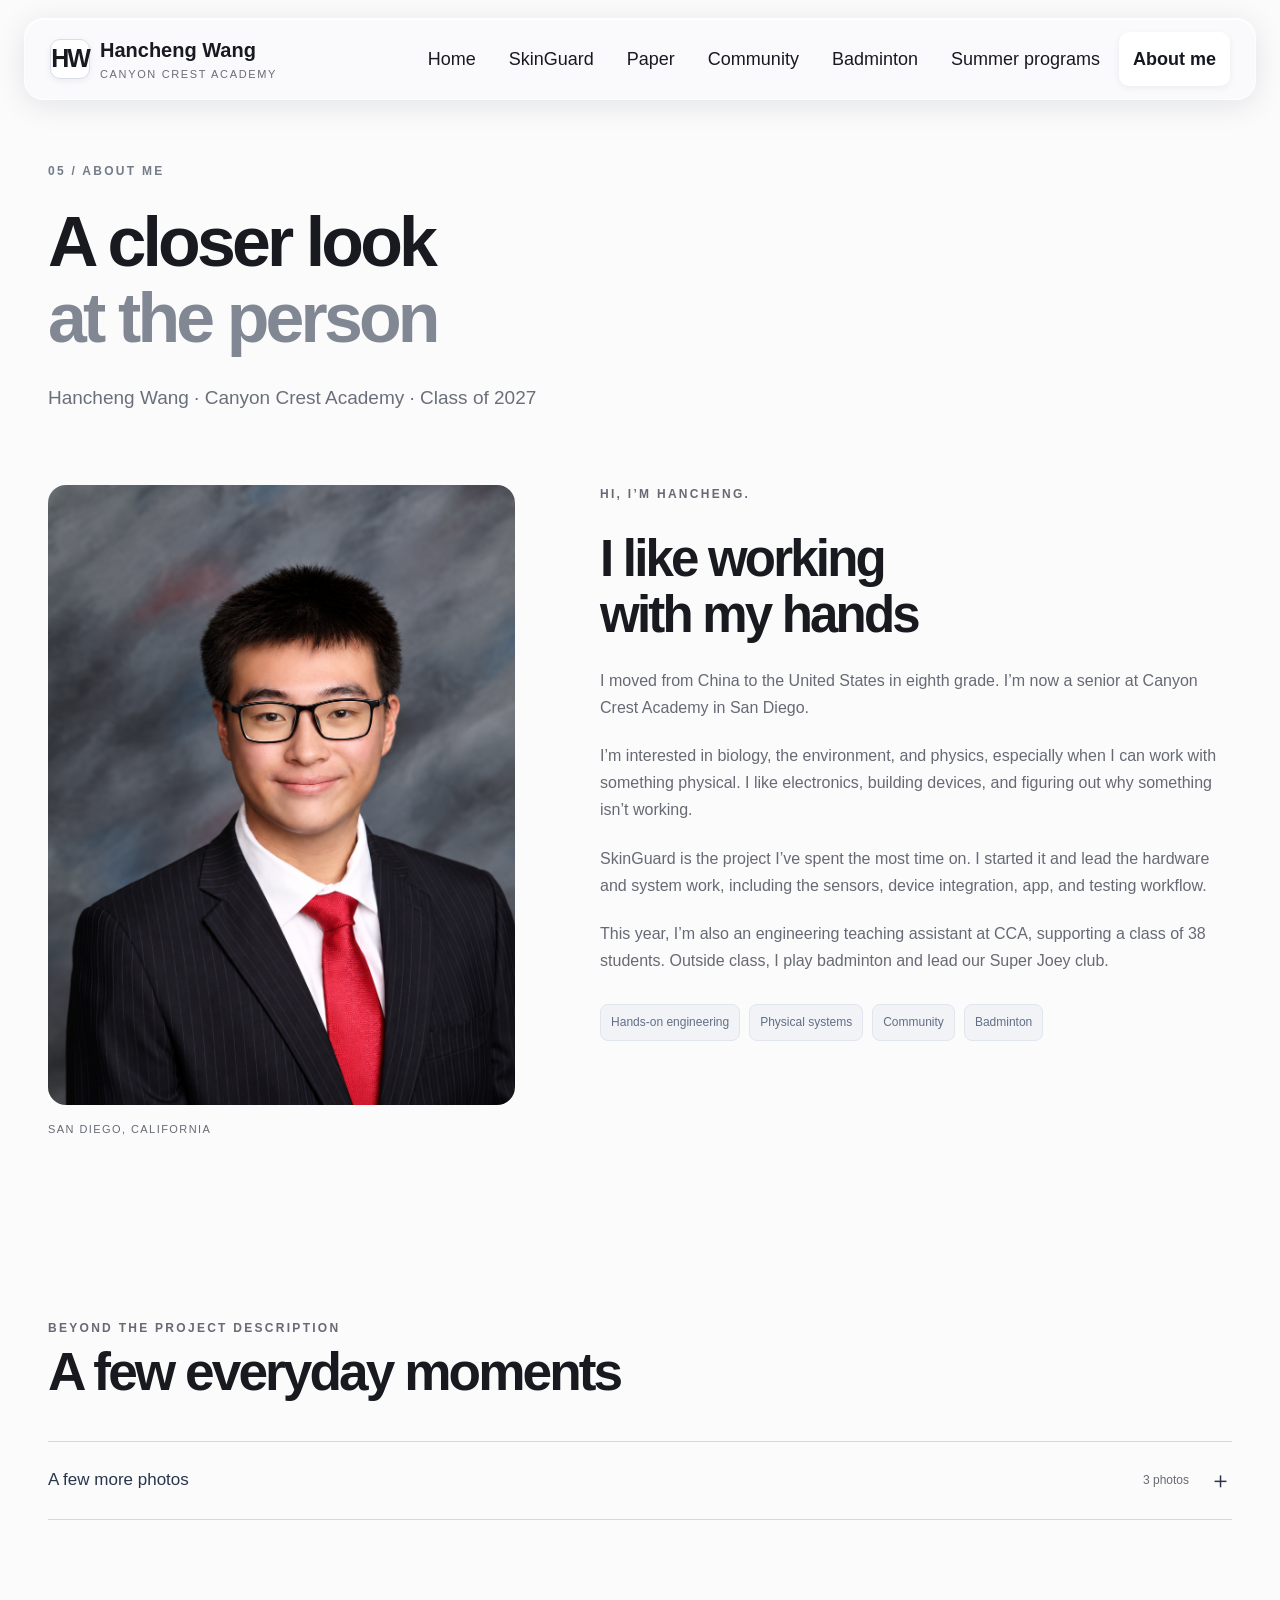
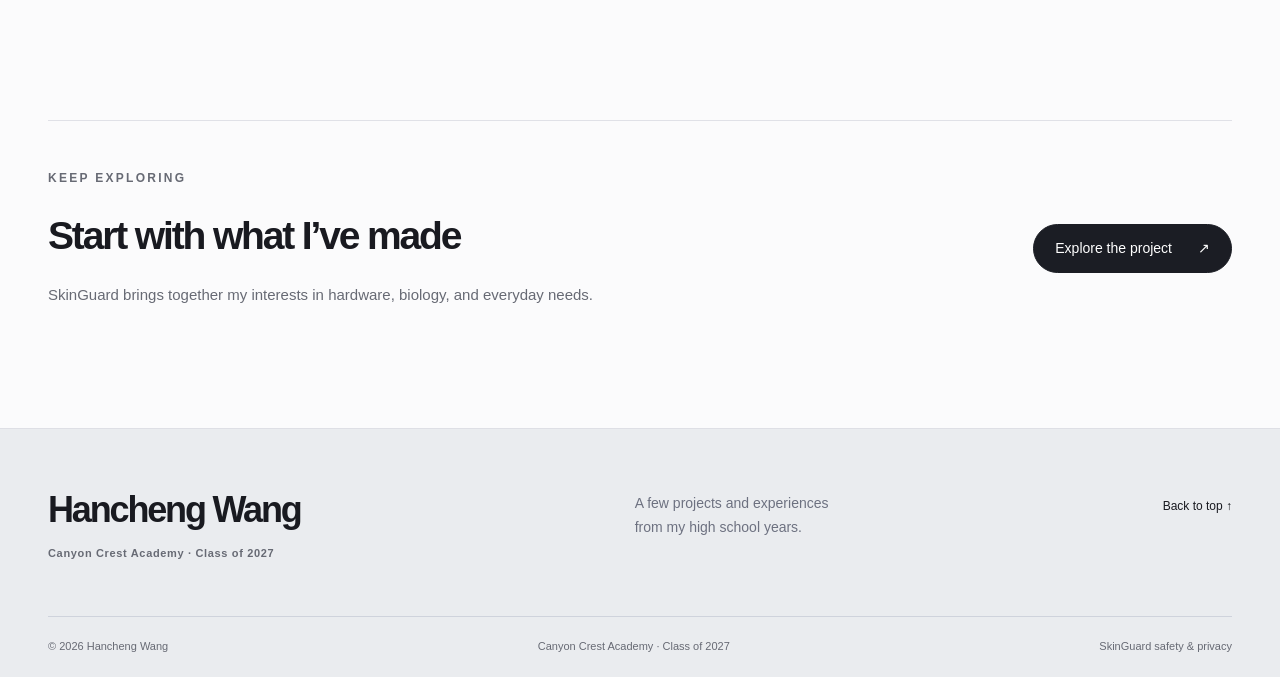
==== commit 5763fd27: "Highlight NHSJS publication and credit authors equally Make National High School Journal of Science " ====
--- a/about.html
+++ b/about.html
@@ -1,3 +1,3 @@
-<!doctype html><html lang="en"><head><meta charset="utf-8"><meta name="viewport" content="width=device-width,initial-scale=1"><meta name="description" content="Meet Hancheng Wang, a Canyon Crest Academy senior interested in hands-on engineering, community, and badminton."><meta name="theme-color" content="#101115"><title>About me | Hancheng Wang</title><link rel="icon" href="assets/img/favicon.svg" type="image/svg+xml"><link rel="stylesheet" href="portfolio.css?v=20261102-paper"></head><body class="portfolio" id="top"><a class="p-skip" href="#main">Skip to content</a><header class="p-header"><div class="p-wrap p-header-inner"><a class="p-wordmark" href="index.html"><span class="p-monogram" aria-hidden="true">HW<span>·</span></span><span>Hancheng Wang<small>CANYON CREST ACADEMY</small></span></a><button class="p-menu" aria-label="Open navigation" aria-expanded="false" aria-controls="portfolio-nav">Menu <span aria-hidden="true">＋</span></button><nav id="portfolio-nav" class="p-nav" aria-label="Main navigation"><a href="index.html">Home</a><a href="skinguard.html">SkinGuard</a><a href="paper.html">Paper</a><a href="community.html">Community</a><a href="badminton.html">Badminton</a><a href="summer.html">Summer programs</a><a href="about.html" aria-current="page">About me</a></nav></div></header><main id="main"><section class="p-intro p-wrap"><p class="p-kicker">05 / ABOUT ME</p><h1>A closer look<br><em>at the person.</em></h1><p class="p-lead">Hancheng Wang · Canyon Crest Academy · Class of 2027</p></section><section class="p-wrap p-about-main"><div><img src="portfolio-about-formal.png" alt="Hancheng Wang senior portrait" class="" loading="eager" decoding="async" fetchpriority="high"><div class="p-photo-label">SAN DIEGO, CALIFORNIA</div></div><div><p class="p-kicker">HI, I’M HANCHENG.</p><h2>I like working<br>with my hands.</h2><p>I moved from China to the United States in eighth grade. I’m now a senior at Canyon Crest Academy in San Diego.</p><p>I’m interested in biology, the environment, and physics, especially when I can work with something physical. I like electronics, building devices, and figuring out why something isn’t working.</p><p>SkinGuard is the project I’ve spent the most time on. I started it and lead the hardware and system work, including the sensors, device integration, app, and testing workflow.</p><p>This year, I’m also an engineering teaching assistant at CCA, supporting a class of 38 students. Outside class, I play badminton and lead our Super Joey club.</p><div class="p-tags"><span>Hands-on engineering</span><span>Physical systems</span><span>Community</span><span>Badminton</span></div></div></section>
+<!doctype html><html lang="en"><head><meta charset="utf-8"><meta name="viewport" content="width=device-width,initial-scale=1"><meta name="description" content="Meet Hancheng Wang, a Canyon Crest Academy senior interested in hands-on engineering, community, and badminton."><meta name="theme-color" content="#101115"><title>About me | Hancheng Wang</title><link rel="icon" href="assets/img/favicon.svg" type="image/svg+xml"><link rel="stylesheet" href="portfolio.css?v=20261102-editorial"></head><body class="portfolio" id="top"><a class="p-skip" href="#main">Skip to content</a><header class="p-header"><div class="p-wrap p-header-inner"><a class="p-wordmark" href="index.html"><span class="p-monogram" aria-hidden="true">HW<span>·</span></span><span>Hancheng Wang<small>CANYON CREST ACADEMY</small></span></a><button class="p-menu" aria-label="Open navigation" aria-expanded="false" aria-controls="portfolio-nav">Menu <span aria-hidden="true">＋</span></button><nav id="portfolio-nav" class="p-nav" aria-label="Main navigation"><a href="index.html">Home</a><a href="skinguard.html">SkinGuard</a><a href="paper.html">Paper</a><a href="community.html">Community</a><a href="badminton.html">Badminton</a><a href="summer.html">Summer programs</a><a href="about.html" aria-current="page">About me</a></nav></div></header><main id="main"><section class="p-intro p-wrap"><p class="p-kicker">05 / ABOUT ME</p><h1>A closer look<br><em>at the person</em></h1><p class="p-lead">Hancheng Wang · Canyon Crest Academy · Class of 2027</p></section><section class="p-wrap p-about-main"><div><img src="portfolio-about-formal.png" alt="Hancheng Wang senior portrait" class="" loading="eager" decoding="async" fetchpriority="high"><div class="p-photo-label">SAN DIEGO, CALIFORNIA</div></div><div><p class="p-kicker">HI, I’M HANCHENG.</p><h2>I like working<br>with my hands</h2><p>I moved from China to the United States in eighth grade. I’m now a senior at Canyon Crest Academy in San Diego.</p><p>I’m interested in biology, the environment, and physics, especially when I can work with something physical. I like electronics, building devices, and figuring out why something isn’t working.</p><p>SkinGuard is the project I’ve spent the most time on. I started it and lead the hardware and system work, including the sensors, device integration, app, and testing workflow.</p><p>This year, I’m also an engineering teaching assistant at CCA, supporting a class of 38 students. Outside class, I play badminton and lead our Super Joey club.</p><div class="p-tags"><span>Hands-on engineering</span><span>Physical systems</span><span>Community</span><span>Badminton</span></div></div></section>
 
-<section class="p-section"><div class="p-wrap"><div class="p-section-head"><div><p class="p-kicker">BEYOND THE PROJECT DESCRIPTION</p><h2>A few everyday moments.</h2></div></div><details class="p-album"><summary><span>A few more photos</span><small>3 photos</small><b aria-hidden="true">＋</b></summary><div class="p-album-content"><div class="p-gallery p-three"><figure class="p-photo p-contain"><a class="p-photo-open" href="portfolio-badminton-practice.jpg" data-photo aria-label="Enlarge: At the courts"><img src="portfolio-badminton-practice.jpg" alt="At the courts" class="" loading="lazy" decoding="async"></a><figcaption><strong>At the courts</strong><span>Badminton is part of my life beyond the school-team schedule.</span></figcaption></figure><figure class="p-photo p-portrait"><a class="p-photo-open" href="portfolio-about-candid.jpg" data-photo aria-label="Enlarge: A less formal moment"><img src="portfolio-about-candid.jpg" alt="A less formal moment" class="" loading="lazy" decoding="async"></a><figcaption><strong>A less formal moment</strong><span>Not every photo belongs in a project report.</span></figcaption></figure><figure class="p-photo p-portrait"><a class="p-photo-open" href="portfolio-about-formal.png" data-photo aria-label="Enlarge: Class of 2027"><img src="portfolio-about-formal.png" alt="Class of 2027" class="" loading="lazy" decoding="async"></a><figcaption><strong>Class of 2027</strong><span>My senior portrait.</span></figcaption></figure></div></div></details></div></section><section class="p-section"><div class="p-wrap p-next"><div><p class="p-kicker">KEEP EXPLORING</p><h2>Start with what I’ve made.</h2><p>SkinGuard brings together my interests in hardware, biology, and everyday needs.</p></div><a class="p-btn" href="skinguard.html">Explore the project<span aria-hidden="true"> ↗</span></a></div></section></main><footer class="p-footer"><div class="p-wrap"><div class="p-footer-top"><a class="p-footer-name" href="about.html">Hancheng Wang<span>Canyon Crest Academy · Class of 2027</span></a><p>A few projects and experiences<br>from my high school years.</p><a class="p-top" href="#top">Back to top ↑</a></div><div class="p-footer-bottom"><span>© 2026 Hancheng Wang</span><span>Canyon Crest Academy · Class of 2027</span><a href="safety.html">SkinGuard safety & privacy</a></div></div></footer><dialog class="p-lightbox" aria-label="Photograph"><button class="p-lightbox-close" autofocus aria-label="Close photograph">Close ×</button><img alt=""><p></p></dialog><script src="portfolio.js?v=20261102-paper"></script></body></html>+<section class="p-section"><div class="p-wrap"><div class="p-section-head"><div><p class="p-kicker">BEYOND THE PROJECT DESCRIPTION</p><h2>A few everyday moments</h2></div></div><details class="p-album"><summary><span>A few more photos</span><small>3 photos</small><b aria-hidden="true">＋</b></summary><div class="p-album-content"><div class="p-gallery p-three"><figure class="p-photo p-contain"><a class="p-photo-open" href="portfolio-badminton-practice.jpg" data-photo aria-label="Enlarge: At the courts"><img src="portfolio-badminton-practice.jpg" alt="At the courts" class="" loading="lazy" decoding="async"></a><figcaption><strong>At the courts</strong><span>Badminton is part of my life beyond the school-team schedule.</span></figcaption></figure><figure class="p-photo p-portrait"><a class="p-photo-open" href="portfolio-about-candid.jpg" data-photo aria-label="Enlarge: A less formal moment"><img src="portfolio-about-candid.jpg" alt="A less formal moment" class="" loading="lazy" decoding="async"></a><figcaption><strong>A less formal moment</strong><span>Not every photo belongs in a project report.</span></figcaption></figure><figure class="p-photo p-portrait"><a class="p-photo-open" href="portfolio-about-formal.png" data-photo aria-label="Enlarge: Class of 2027"><img src="portfolio-about-formal.png" alt="Class of 2027" class="" loading="lazy" decoding="async"></a><figcaption><strong>Class of 2027</strong><span>My senior portrait.</span></figcaption></figure></div></div></details></div></section><section class="p-section"><div class="p-wrap p-next"><div><p class="p-kicker">KEEP EXPLORING</p><h2>Start with what I’ve made</h2><p>SkinGuard brings together my interests in hardware, biology, and everyday needs.</p></div><a class="p-btn" href="skinguard.html">Explore the project<span aria-hidden="true"> ↗</span></a></div></section></main><footer class="p-footer"><div class="p-wrap"><div class="p-footer-top"><a class="p-footer-name" href="about.html">Hancheng Wang<span>Canyon Crest Academy · Class of 2027</span></a><p>A few projects and experiences<br>from my high school years.</p><a class="p-top" href="#top">Back to top ↑</a></div><div class="p-footer-bottom"><span>© 2026 Hancheng Wang</span><span>Canyon Crest Academy · Class of 2027</span><a href="safety.html">SkinGuard safety & privacy</a></div></div></footer><dialog class="p-lightbox" aria-label="Photograph"><button class="p-lightbox-close" autofocus aria-label="Close photograph">Close ×</button><img alt=""><p></p></dialog><script src="portfolio.js?v=20261102-paper"></script></body></html>
--- a/portfolio.css
+++ b/portfolio.css
@@ -36,3 +36,12 @@
 @media(max-width:1200px){.p-paper-intro{padding-top:140px}.p-home-copy h1{font-size:calc(84px + 2px)!important}}
 @media(max-width:820px){.p-paper-intro{padding-top:132px}.p-paper-intro>h2{font-size:calc(21px + 2px)!important}.p-paper-toolbar{padding:16px}.p-paper-frame{min-height:690px}.p-paper-source{padding:14px 16px}.p-home-copy h1{font-size:calc(66px + 2px)!important}}
 @media(max-width:600px){.p-paper-intro{padding-top:123px;padding-bottom:25px}.p-paper-intro h1{font-size:calc(40px + 2px)!important}.p-paper-intro>h2{font-size:calc(19px + 2px)!important;line-height:1.45!important}.p-paper-meta{font-size:calc(12px + 2px);gap:13px}.p-paper-authors{font-size:calc(14px + 2px)}.p-paper-toolbar{align-items:flex-start;gap:12px;padding:14px}.p-paper-toolbar h2{font-size:calc(15px + 2px)!important}.p-paper-toolbar>span{font-size:calc(10px + 2px)}.p-paper-frame{height:78vh;min-height:620px}.p-paper-source{font-size:calc(11px + 2px)}.p-paper-reader{border-radius:12px}.p-home-copy h1{font-size:calc(clamp(45px,14vw,62px) + 2px)!important;max-width:none}.p-home-copy h1>br{display:block}}
+
+/* Full paper: an open reading layout with direct section navigation. */
+.p-paper-reading{padding-bottom:100px}.p-paper-note{font-size:15px;color:#667080;padding:18px 0 25px;border-top:1px solid var(--p-line)}.p-paper-layout{display:grid;grid-template-columns:190px minmax(0,1fr);gap:58px;align-items:start}.p-paper-toc{position:sticky;top:135px}.p-paper-toc>p{font-size:13px;letter-spacing:.13em;font-weight:650;color:#657080;margin-bottom:15px!important}.p-paper-toc nav{display:flex;flex-direction:column;gap:5px}.p-paper-toc a{display:block;text-decoration:none;font-size:16px;padding:6px 0;color:#646a76}.p-paper-toc a:hover{color:var(--p-blue)}.p-paper-article{min-width:0;max-width:850px;font-size:18px;line-height:1.85;overflow-wrap:break-word}.p-paper-article h2{font-size:34px!important;line-height:1.2!important;letter-spacing:-.035em!important;margin:55px 0 25px!important;padding-top:20px;border-top:1px solid var(--p-line)}.p-paper-article>h2:first-child{margin-top:0!important;padding-top:0;border-top:0}.p-paper-article h3{font-size:24px!important;font-weight:600!important;letter-spacing:-.025em!important;line-height:1.4!important;margin:35px 0 18px!important}.p-paper-article p{margin-bottom:24px!important}.p-paper-article a{color:#2d5da6;text-underline-offset:3px}.p-paper-article sup{font-size:13px;line-height:0;margin-inline:1px}.p-paper-article ul{padding-left:24px}.p-paper-article li{margin-bottom:14px}.p-paper-article figure{margin:32px 0;max-width:100%;overflow-x:auto}.p-paper-article figure img{width:100%;height:auto;border:1px solid var(--p-line);border-radius:10px}.p-paper-article figcaption{font-size:15px;line-height:1.65;color:#626b78;margin-top:12px}.p-paper-article table{border-collapse:collapse;width:100%;min-width:580px;font-size:16px;line-height:1.65}.p-paper-article td,.p-paper-article th{padding:14px 16px;border:1px solid #dce0e8;text-align:left;vertical-align:top}.p-paper-article thead{background:#edf1f8}.p-paper-article ol{font-size:16px;line-height:1.75;padding-left:24px}.p-paper-article .paper-equation{display:inline-block;width:auto;max-width:100%;height:1em;vertical-align:baseline;border:0;border-radius:0}.p-paper-article .paper-equation-block{display:block;height:auto;max-width:100%;margin:25px auto}.p-paper-article [id]{scroll-margin-top:140px}.p-paper-article em{color:inherit}
+@media(max-width:950px){.p-paper-layout{grid-template-columns:1fr;gap:28px}.p-paper-toc{position:static}.p-paper-toc nav{flex-direction:row;flex-wrap:wrap;gap:7px 18px}.p-paper-toc a{font-size:16px}.p-paper-article{max-width:none}.p-paper-note{font-size:14px}.p-paper-article h2{font-size:30px!important}.p-paper-article h3{font-size:23px!important}}
+@media(max-width:600px){.p-paper-article{font-size:18px;line-height:1.8}.p-paper-article h2{font-size:29px!important}.p-paper-article h3{font-size:22px!important}.p-paper-article figure{margin-block:25px}.p-paper-article table{font-size:16px}.p-paper-article ol{font-size:16px}.p-paper-reading{padding-bottom:60px}}
+
+/* Publication first, with equal author styling. */
+.p-paper-intro h1{font-size:clamp(42px,5.1vw,72px)!important;max-width:1100px;line-height:1.08!important;letter-spacing:-.045em!important;margin-bottom:23px!important}.p-paper-journal{font-size:19px;font-weight:600;color:#365b95;margin-bottom:32px!important}.p-paper-intro>h2{font-size:22px!important;line-height:1.5!important;letter-spacing:-.025em!important;color:#4f5763;font-weight:500!important;max-width:1040px;margin-bottom:24px!important}.p-paper-authors{display:flex;align-items:baseline;flex-wrap:wrap;gap:8px;color:#252a34!important;font-size:18px!important}.p-paper-authors .p-paper-author{color:#252a34!important;font-size:inherit!important;font-weight:600!important}.p-paper-authors .p-paper-and{color:#252a34!important;font-size:inherit!important;font-weight:400!important}
+@media(max-width:600px){.p-paper-intro h1{font-size:clamp(34px,8.8vw,46px)!important;line-height:1.15!important}.p-paper-journal{font-size:17px;margin-bottom:24px!important}.p-paper-intro>h2{font-size:19px!important}.p-paper-authors{font-size:17px!important;gap:7px}}
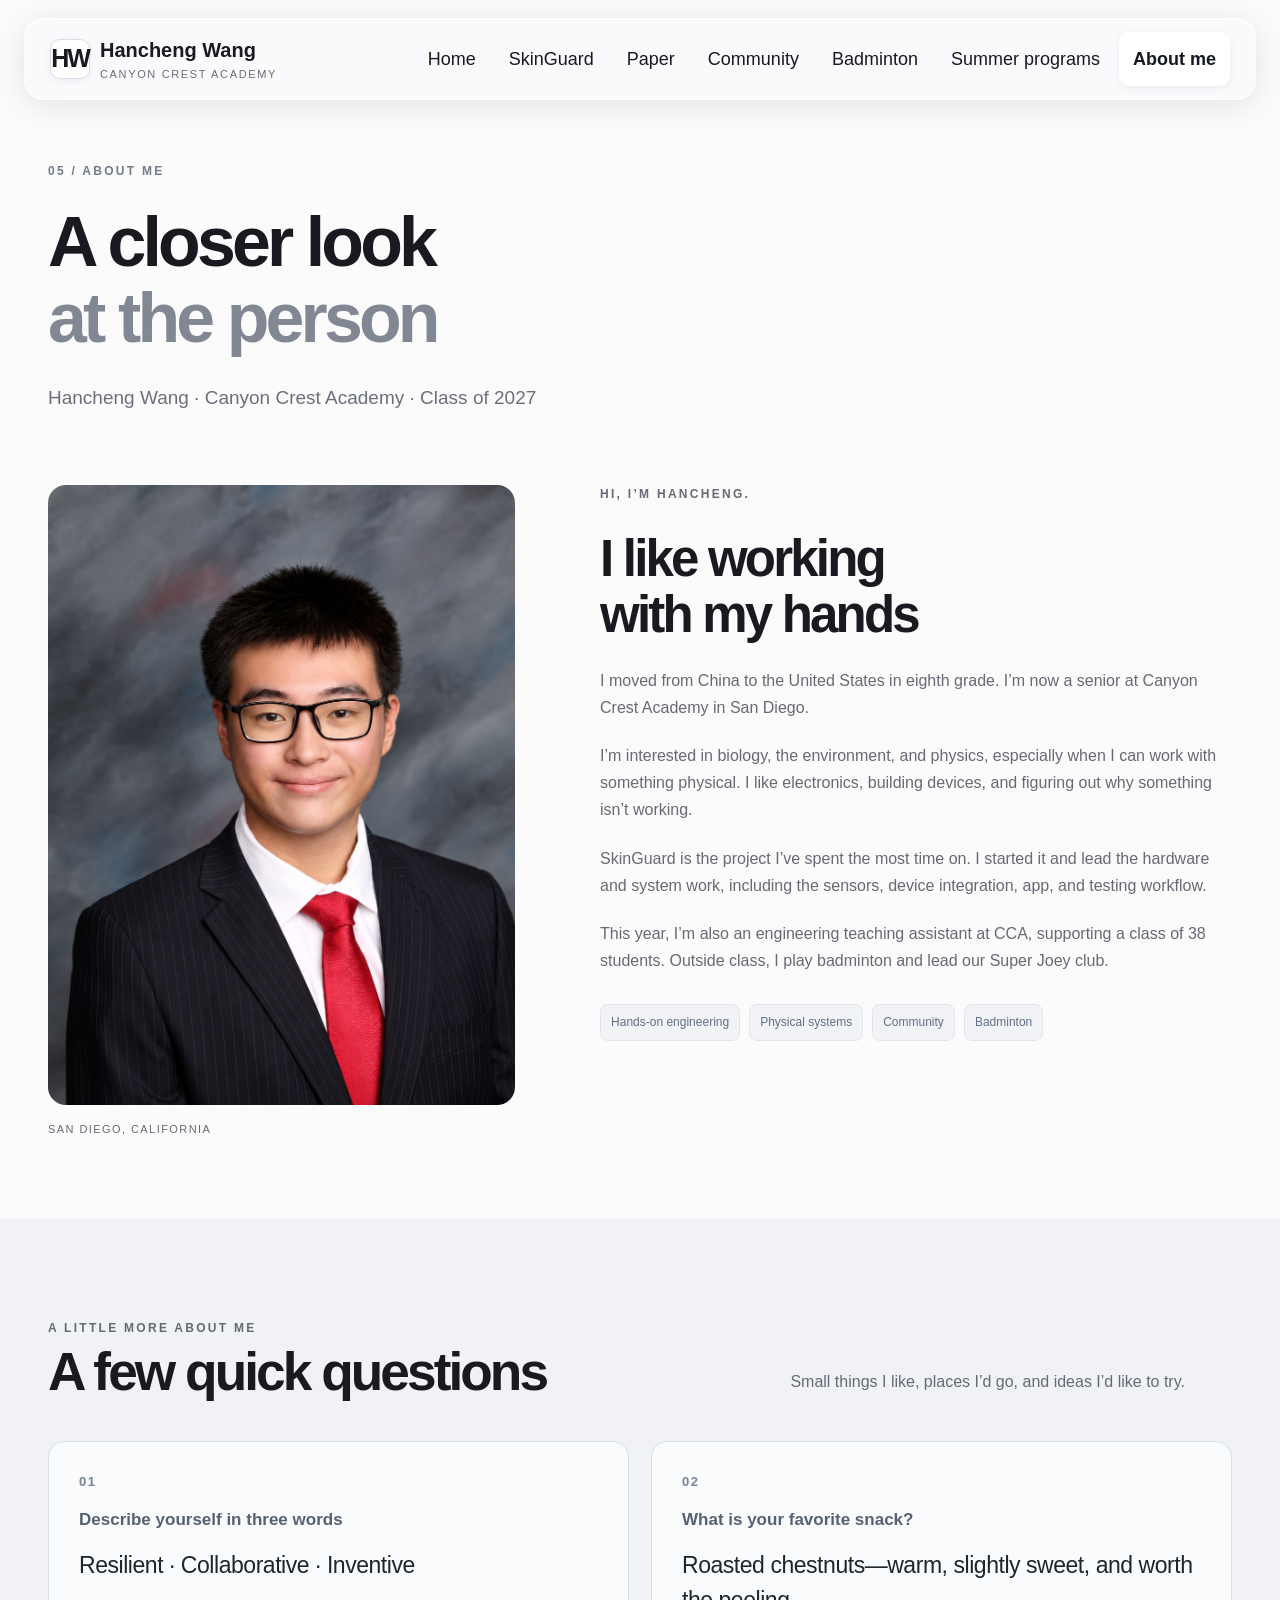
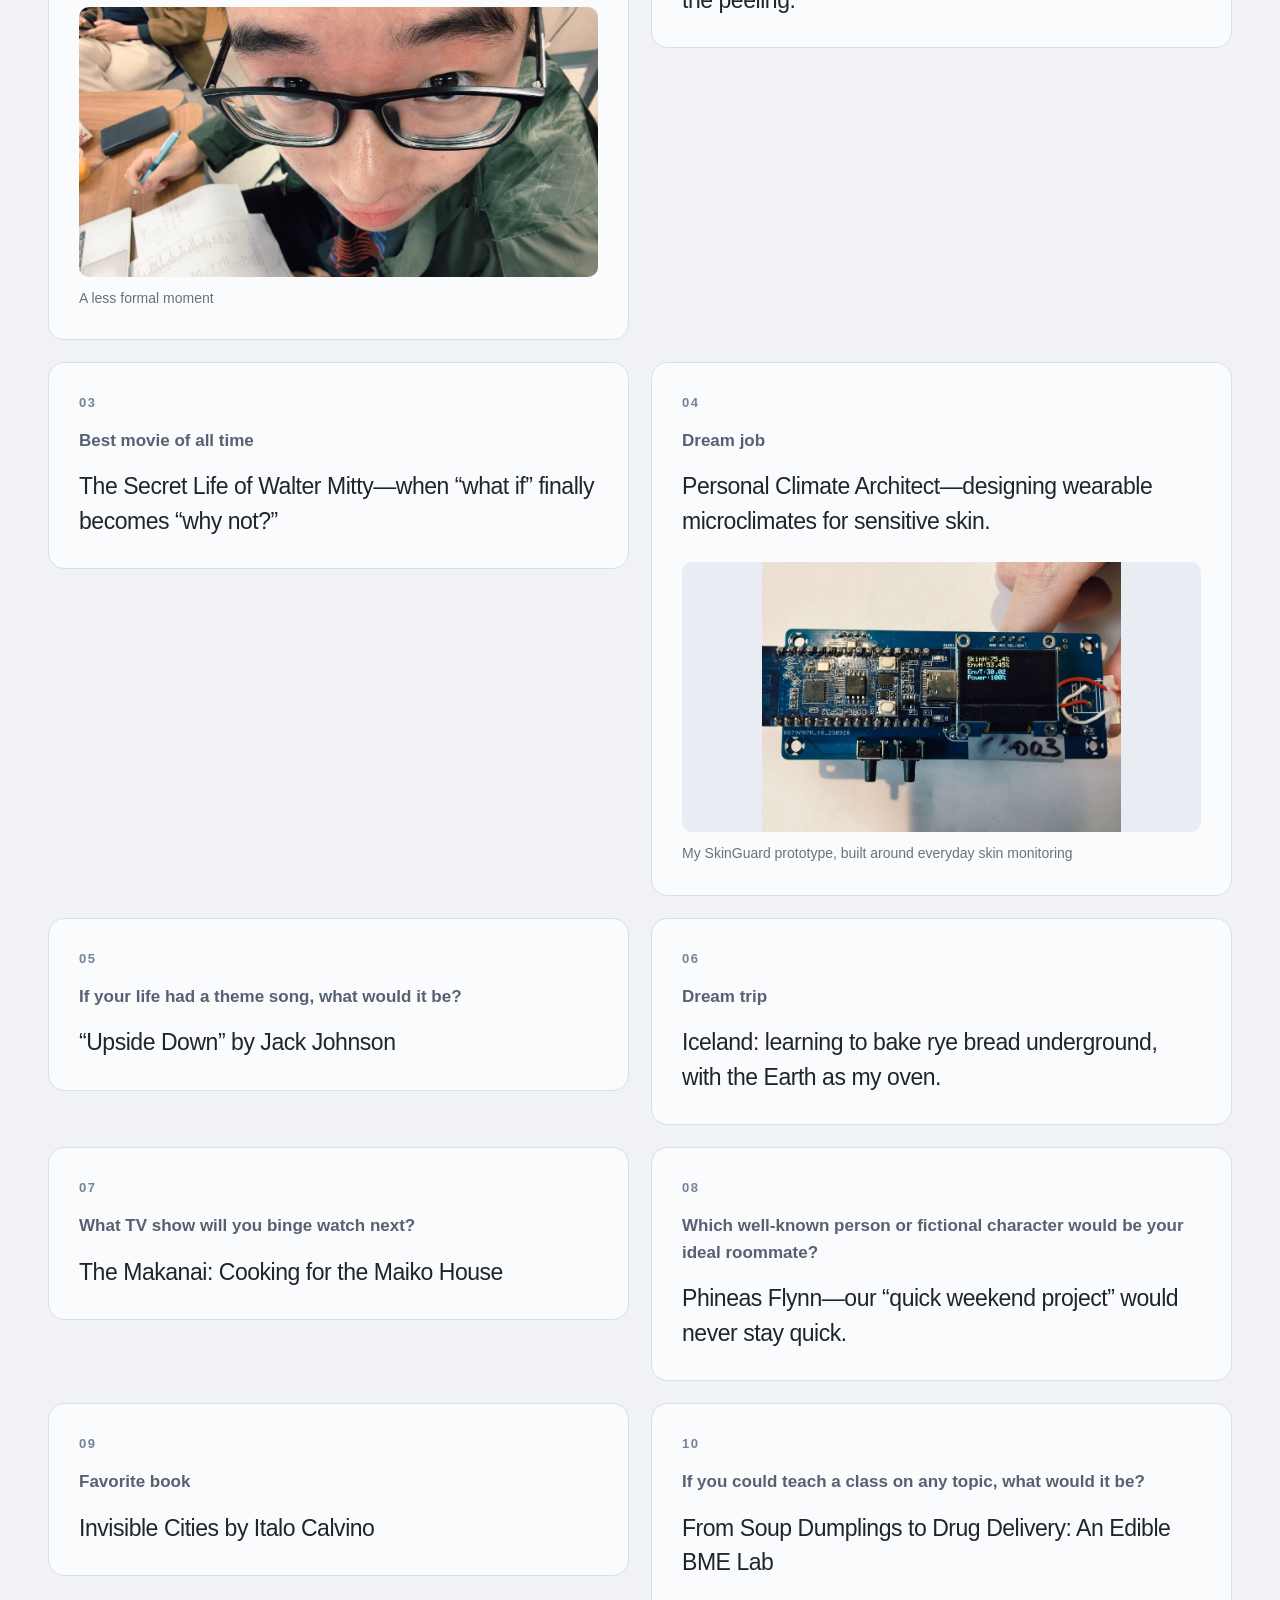
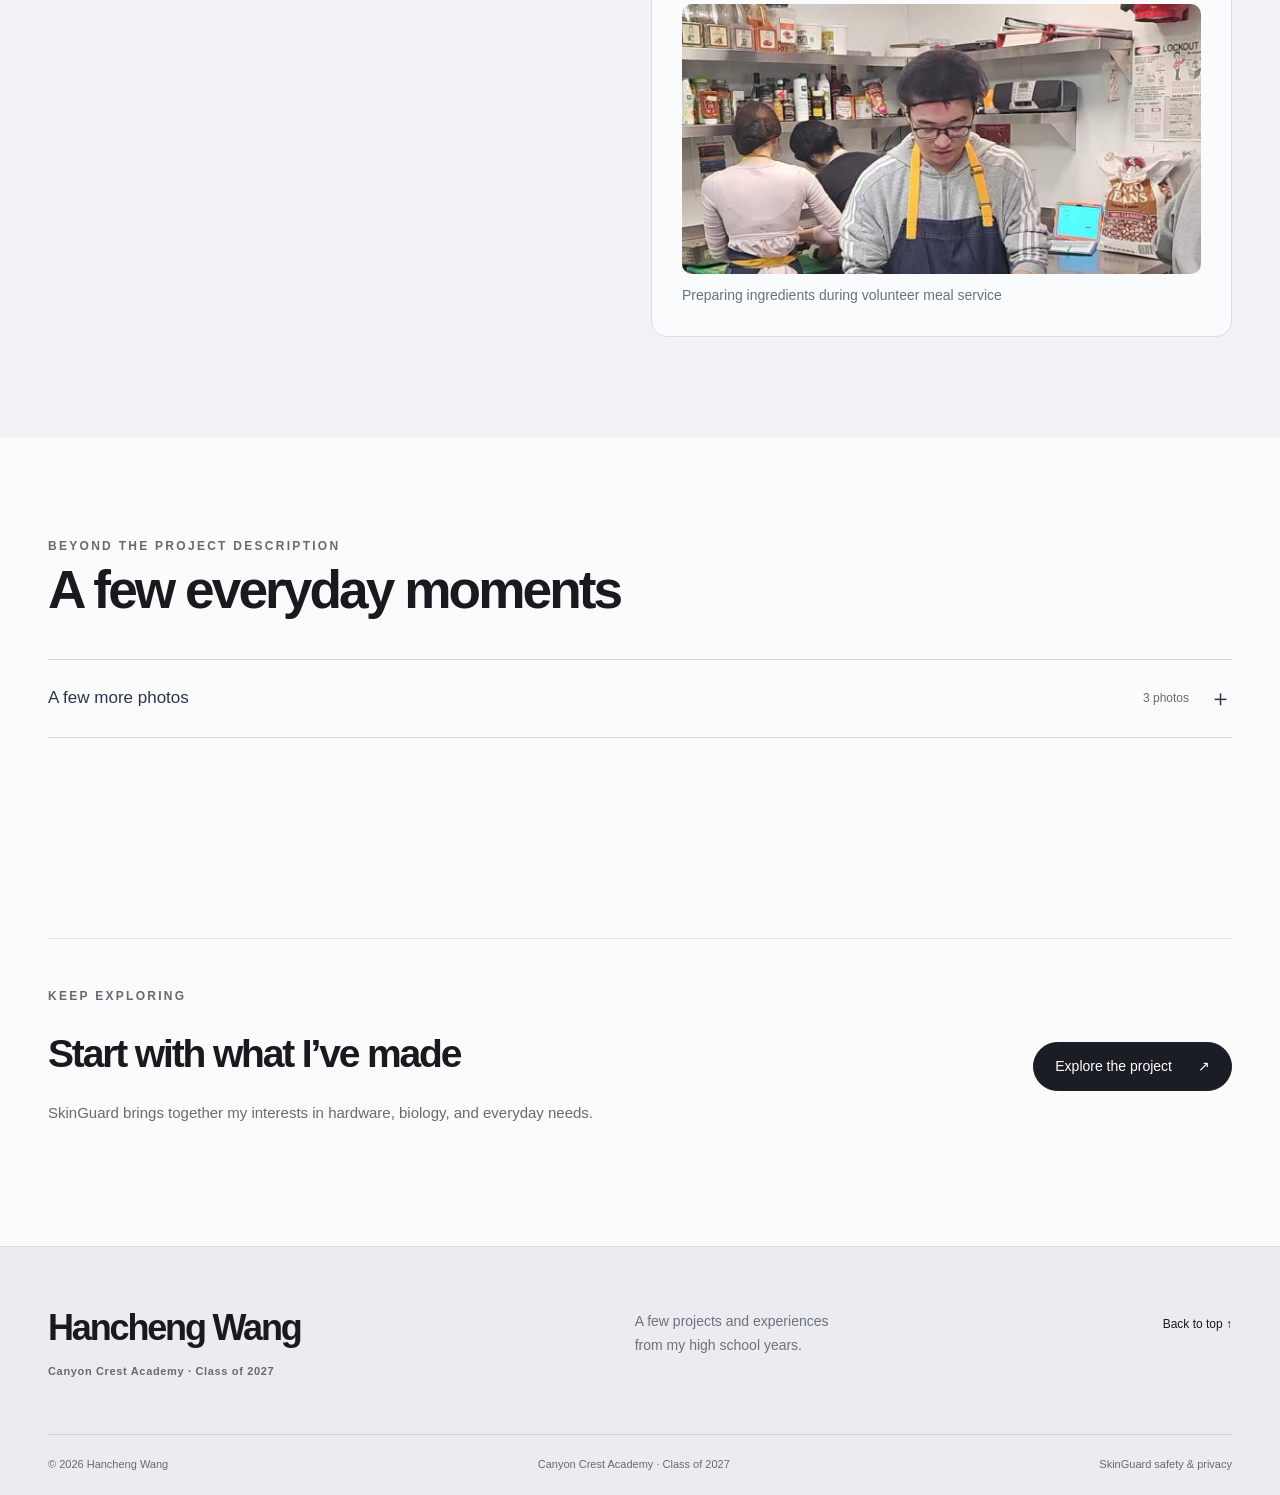
==== commit c9cb4d32: "Open community galleries and add personal Q&A Display all sun-safety and Ronald McDonald House photo" ====
--- a/about.html
+++ b/about.html
@@ -1,3 +1,3 @@
-<!doctype html><html lang="en"><head><meta charset="utf-8"><meta name="viewport" content="width=device-width,initial-scale=1"><meta name="description" content="Meet Hancheng Wang, a Canyon Crest Academy senior interested in hands-on engineering, community, and badminton."><meta name="theme-color" content="#101115"><title>About me | Hancheng Wang</title><link rel="icon" href="assets/img/favicon.svg" type="image/svg+xml"><link rel="stylesheet" href="portfolio.css?v=20261102-editorial"></head><body class="portfolio" id="top"><a class="p-skip" href="#main">Skip to content</a><header class="p-header"><div class="p-wrap p-header-inner"><a class="p-wordmark" href="index.html"><span class="p-monogram" aria-hidden="true">HW<span>·</span></span><span>Hancheng Wang<small>CANYON CREST ACADEMY</small></span></a><button class="p-menu" aria-label="Open navigation" aria-expanded="false" aria-controls="portfolio-nav">Menu <span aria-hidden="true">＋</span></button><nav id="portfolio-nav" class="p-nav" aria-label="Main navigation"><a href="index.html">Home</a><a href="skinguard.html">SkinGuard</a><a href="paper.html">Paper</a><a href="community.html">Community</a><a href="badminton.html">Badminton</a><a href="summer.html">Summer programs</a><a href="about.html" aria-current="page">About me</a></nav></div></header><main id="main"><section class="p-intro p-wrap"><p class="p-kicker">05 / ABOUT ME</p><h1>A closer look<br><em>at the person</em></h1><p class="p-lead">Hancheng Wang · Canyon Crest Academy · Class of 2027</p></section><section class="p-wrap p-about-main"><div><img src="portfolio-about-formal.png" alt="Hancheng Wang senior portrait" class="" loading="eager" decoding="async" fetchpriority="high"><div class="p-photo-label">SAN DIEGO, CALIFORNIA</div></div><div><p class="p-kicker">HI, I’M HANCHENG.</p><h2>I like working<br>with my hands</h2><p>I moved from China to the United States in eighth grade. I’m now a senior at Canyon Crest Academy in San Diego.</p><p>I’m interested in biology, the environment, and physics, especially when I can work with something physical. I like electronics, building devices, and figuring out why something isn’t working.</p><p>SkinGuard is the project I’ve spent the most time on. I started it and lead the hardware and system work, including the sensors, device integration, app, and testing workflow.</p><p>This year, I’m also an engineering teaching assistant at CCA, supporting a class of 38 students. Outside class, I play badminton and lead our Super Joey club.</p><div class="p-tags"><span>Hands-on engineering</span><span>Physical systems</span><span>Community</span><span>Badminton</span></div></div></section>
+<!doctype html><html lang="en"><head><meta charset="utf-8"><meta name="viewport" content="width=device-width,initial-scale=1"><meta name="description" content="Meet Hancheng Wang, a Canyon Crest Academy senior interested in hands-on engineering, community, and badminton."><meta name="theme-color" content="#101115"><title>About me | Hancheng Wang</title><link rel="icon" href="assets/img/favicon.svg" type="image/svg+xml"><link rel="stylesheet" href="portfolio.css?v=20261102-qa"></head><body class="portfolio" id="top"><a class="p-skip" href="#main">Skip to content</a><header class="p-header"><div class="p-wrap p-header-inner"><a class="p-wordmark" href="index.html"><span class="p-monogram" aria-hidden="true">HW<span>·</span></span><span>Hancheng Wang<small>CANYON CREST ACADEMY</small></span></a><button class="p-menu" aria-label="Open navigation" aria-expanded="false" aria-controls="portfolio-nav">Menu <span aria-hidden="true">＋</span></button><nav id="portfolio-nav" class="p-nav" aria-label="Main navigation"><a href="index.html">Home</a><a href="skinguard.html">SkinGuard</a><a href="paper.html">Paper</a><a href="community.html">Community</a><a href="badminton.html">Badminton</a><a href="summer.html">Summer programs</a><a href="about.html" aria-current="page">About me</a></nav></div></header><main id="main"><section class="p-intro p-wrap"><p class="p-kicker">05 / ABOUT ME</p><h1>A closer look<br><em>at the person</em></h1><p class="p-lead">Hancheng Wang · Canyon Crest Academy · Class of 2027</p></section><section class="p-wrap p-about-main"><div><img src="portfolio-about-formal.png" alt="Hancheng Wang senior portrait" class="" loading="eager" decoding="async" fetchpriority="high"><div class="p-photo-label">SAN DIEGO, CALIFORNIA</div></div><div><p class="p-kicker">HI, I’M HANCHENG.</p><h2>I like working<br>with my hands</h2><p>I moved from China to the United States in eighth grade. I’m now a senior at Canyon Crest Academy in San Diego.</p><p>I’m interested in biology, the environment, and physics, especially when I can work with something physical. I like electronics, building devices, and figuring out why something isn’t working.</p><p>SkinGuard is the project I’ve spent the most time on. I started it and lead the hardware and system work, including the sensors, device integration, app, and testing workflow.</p><p>This year, I’m also an engineering teaching assistant at CCA, supporting a class of 38 students. Outside class, I play badminton and lead our Super Joey club.</p><div class="p-tags"><span>Hands-on engineering</span><span>Physical systems</span><span>Community</span><span>Badminton</span></div></div></section>
 
-<section class="p-section"><div class="p-wrap"><div class="p-section-head"><div><p class="p-kicker">BEYOND THE PROJECT DESCRIPTION</p><h2>A few everyday moments</h2></div></div><details class="p-album"><summary><span>A few more photos</span><small>3 photos</small><b aria-hidden="true">＋</b></summary><div class="p-album-content"><div class="p-gallery p-three"><figure class="p-photo p-contain"><a class="p-photo-open" href="portfolio-badminton-practice.jpg" data-photo aria-label="Enlarge: At the courts"><img src="portfolio-badminton-practice.jpg" alt="At the courts" class="" loading="lazy" decoding="async"></a><figcaption><strong>At the courts</strong><span>Badminton is part of my life beyond the school-team schedule.</span></figcaption></figure><figure class="p-photo p-portrait"><a class="p-photo-open" href="portfolio-about-candid.jpg" data-photo aria-label="Enlarge: A less formal moment"><img src="portfolio-about-candid.jpg" alt="A less formal moment" class="" loading="lazy" decoding="async"></a><figcaption><strong>A less formal moment</strong><span>Not every photo belongs in a project report.</span></figcaption></figure><figure class="p-photo p-portrait"><a class="p-photo-open" href="portfolio-about-formal.png" data-photo aria-label="Enlarge: Class of 2027"><img src="portfolio-about-formal.png" alt="Class of 2027" class="" loading="lazy" decoding="async"></a><figcaption><strong>Class of 2027</strong><span>My senior portrait.</span></figcaption></figure></div></div></details></div></section><section class="p-section"><div class="p-wrap p-next"><div><p class="p-kicker">KEEP EXPLORING</p><h2>Start with what I’ve made</h2><p>SkinGuard brings together my interests in hardware, biology, and everyday needs.</p></div><a class="p-btn" href="skinguard.html">Explore the project<span aria-hidden="true"> ↗</span></a></div></section></main><footer class="p-footer"><div class="p-wrap"><div class="p-footer-top"><a class="p-footer-name" href="about.html">Hancheng Wang<span>Canyon Crest Academy · Class of 2027</span></a><p>A few projects and experiences<br>from my high school years.</p><a class="p-top" href="#top">Back to top ↑</a></div><div class="p-footer-bottom"><span>© 2026 Hancheng Wang</span><span>Canyon Crest Academy · Class of 2027</span><a href="safety.html">SkinGuard safety & privacy</a></div></div></footer><dialog class="p-lightbox" aria-label="Photograph"><button class="p-lightbox-close" autofocus aria-label="Close photograph">Close ×</button><img alt=""><p></p></dialog><script src="portfolio.js?v=20261102-paper"></script></body></html>+<section class="p-section p-qa-section" aria-labelledby="quick-questions"><div class="p-wrap"><div class="p-section-head"><div><p class="p-kicker">A LITTLE MORE ABOUT ME</p><h2 id="quick-questions">A few quick questions</h2></div><p>Small things I like, places I’d go, and ideas I’d like to try.</p></div><dl class="p-qa-grid"><div class="p-qa-card"><dt><span class="p-qa-number" aria-hidden="true">01</span>Describe yourself in three words</dt><dd><p>Resilient · Collaborative · Inventive</p><figure class="p-qa-photo p-qa-candid"><img src="portfolio-about-candid.jpg" alt="A less formal moment" loading="lazy" decoding="async"><figcaption>A less formal moment</figcaption></figure></dd></div><div class="p-qa-card"><dt><span class="p-qa-number" aria-hidden="true">02</span>What is your favorite snack?</dt><dd><p>Roasted chestnuts—warm, slightly sweet, and worth the peeling.</p></dd></div><div class="p-qa-card"><dt><span class="p-qa-number" aria-hidden="true">03</span>Best movie of all time</dt><dd><p>The Secret Life of Walter Mitty—when “what if” finally becomes “why not?”</p></dd></div><div class="p-qa-card"><dt><span class="p-qa-number" aria-hidden="true">04</span>Dream job</dt><dd><p>Personal Climate Architect—designing wearable microclimates for sensitive skin.</p><figure class="p-qa-photo p-qa-device"><img src="portfolio-sg-device-1.jpg" alt="My SkinGuard prototype, built around everyday skin monitoring" loading="lazy" decoding="async"><figcaption>My SkinGuard prototype, built around everyday skin monitoring</figcaption></figure></dd></div><div class="p-qa-card"><dt><span class="p-qa-number" aria-hidden="true">05</span>If your life had a theme song, what would it be?</dt><dd><p>“Upside Down” by Jack Johnson</p></dd></div><div class="p-qa-card"><dt><span class="p-qa-number" aria-hidden="true">06</span>Dream trip</dt><dd><p>Iceland: learning to bake rye bread underground, with the Earth as my oven.</p></dd></div><div class="p-qa-card"><dt><span class="p-qa-number" aria-hidden="true">07</span>What TV show will you binge watch next?</dt><dd><p>The Makanai: Cooking for the Maiko House</p></dd></div><div class="p-qa-card"><dt><span class="p-qa-number" aria-hidden="true">08</span>Which well-known person or fictional character would be your ideal roommate?</dt><dd><p>Phineas Flynn—our “quick weekend project” would never stay quick.</p></dd></div><div class="p-qa-card"><dt><span class="p-qa-number" aria-hidden="true">09</span>Favorite book</dt><dd><p>Invisible Cities by Italo Calvino</p></dd></div><div class="p-qa-card"><dt><span class="p-qa-number" aria-hidden="true">10</span>If you could teach a class on any topic, what would it be?</dt><dd><p>From Soup Dumplings to Drug Delivery: An Edible BME Lab</p><figure class="p-qa-photo p-qa-kitchen"><img src="portfolio-joey-kitchen.jpg" alt="Preparing ingredients during volunteer meal service" loading="lazy" decoding="async"><figcaption>Preparing ingredients during volunteer meal service</figcaption></figure></dd></div></dl></div></section><section class="p-section"><div class="p-wrap"><div class="p-section-head"><div><p class="p-kicker">BEYOND THE PROJECT DESCRIPTION</p><h2>A few everyday moments</h2></div></div><details class="p-album"><summary><span>A few more photos</span><small>3 photos</small><b aria-hidden="true">＋</b></summary><div class="p-album-content"><div class="p-gallery p-three"><figure class="p-photo p-contain"><a class="p-photo-open" href="portfolio-badminton-practice.jpg" data-photo aria-label="Enlarge: At the courts"><img src="portfolio-badminton-practice.jpg" alt="At the courts" class="" loading="lazy" decoding="async"></a><figcaption><strong>At the courts</strong><span>Badminton is part of my life beyond the school-team schedule.</span></figcaption></figure><figure class="p-photo p-portrait"><a class="p-photo-open" href="portfolio-about-candid.jpg" data-photo aria-label="Enlarge: A less formal moment"><img src="portfolio-about-candid.jpg" alt="A less formal moment" class="" loading="lazy" decoding="async"></a><figcaption><strong>A less formal moment</strong><span>Not every photo belongs in a project report.</span></figcaption></figure><figure class="p-photo p-portrait"><a class="p-photo-open" href="portfolio-about-formal.png" data-photo aria-label="Enlarge: Class of 2027"><img src="portfolio-about-formal.png" alt="Class of 2027" class="" loading="lazy" decoding="async"></a><figcaption><strong>Class of 2027</strong><span>My senior portrait.</span></figcaption></figure></div></div></details></div></section><section class="p-section"><div class="p-wrap p-next"><div><p class="p-kicker">KEEP EXPLORING</p><h2>Start with what I’ve made</h2><p>SkinGuard brings together my interests in hardware, biology, and everyday needs.</p></div><a class="p-btn" href="skinguard.html">Explore the project<span aria-hidden="true"> ↗</span></a></div></section></main><footer class="p-footer"><div class="p-wrap"><div class="p-footer-top"><a class="p-footer-name" href="about.html">Hancheng Wang<span>Canyon Crest Academy · Class of 2027</span></a><p>A few projects and experiences<br>from my high school years.</p><a class="p-top" href="#top">Back to top ↑</a></div><div class="p-footer-bottom"><span>© 2026 Hancheng Wang</span><span>Canyon Crest Academy · Class of 2027</span><a href="safety.html">SkinGuard safety & privacy</a></div></div></footer><dialog class="p-lightbox" aria-label="Photograph"><button class="p-lightbox-close" autofocus aria-label="Close photograph">Close ×</button><img alt=""><p></p></dialog><script src="portfolio.js?v=20261102-qa"></script></body></html>
--- a/portfolio.css
+++ b/portfolio.css
@@ -45,3 +45,7 @@
 /* Publication first, with equal author styling. */
 .p-paper-intro h1{font-size:clamp(42px,5.1vw,72px)!important;max-width:1100px;line-height:1.08!important;letter-spacing:-.045em!important;margin-bottom:23px!important}.p-paper-journal{font-size:19px;font-weight:600;color:#365b95;margin-bottom:32px!important}.p-paper-intro>h2{font-size:22px!important;line-height:1.5!important;letter-spacing:-.025em!important;color:#4f5763;font-weight:500!important;max-width:1040px;margin-bottom:24px!important}.p-paper-authors{display:flex;align-items:baseline;flex-wrap:wrap;gap:8px;color:#252a34!important;font-size:18px!important}.p-paper-authors .p-paper-author{color:#252a34!important;font-size:inherit!important;font-weight:600!important}.p-paper-authors .p-paper-and{color:#252a34!important;font-size:inherit!important;font-weight:400!important}
 @media(max-width:600px){.p-paper-intro h1{font-size:clamp(34px,8.8vw,46px)!important;line-height:1.15!important}.p-paper-journal{font-size:17px;margin-bottom:24px!important}.p-paper-intro>h2{font-size:19px!important}.p-paper-authors{font-size:17px!important;gap:7px}}
+
+/* Open community galleries and a personal, readable question-and-answer spread. */
+.p-open-album{margin-top:35px;border-top:1px solid #d2d7e2}.p-open-album-heading{display:flex;align-items:baseline;justify-content:space-between;gap:20px;padding:23px 0 6px}.p-open-album-heading h3{font-size:20px!important;letter-spacing:-.02em!important;margin:0!important;font-weight:550!important}.p-open-album-heading>span{font-size:15px;color:#697180;white-space:nowrap}.p-open-album .p-wide-photo{margin-top:30px}.p-qa-section{background:#f0f2f6}.p-qa-grid{display:grid;grid-template-columns:repeat(2,minmax(0,1fr));gap:22px;margin:0}.p-qa-card{min-width:0;padding:30px;border:1px solid #d9dee7;border-radius:16px;background:#fafbfd;align-self:start}.p-qa-card dt{font-size:17px;line-height:1.55;font-weight:550;color:#566172;margin-bottom:15px}.p-qa-number{display:block;font-size:13px;letter-spacing:.12em;color:#75839a;margin-bottom:15px}.p-qa-card dd{margin:0;font-size:23px;line-height:1.5;letter-spacing:-.02em;color:#20242d}.p-qa-card dd>p{margin:0!important}.p-qa-photo{margin:24px 0 0}.p-qa-photo img{width:100%;height:270px;object-fit:cover;border-radius:10px}.p-qa-candid img{object-position:center 35%}.p-qa-device img{object-fit:contain;background:#e9edf3}.p-qa-kitchen img{object-position:center 40%}.p-qa-photo figcaption{font-size:14px;line-height:1.6;color:#697180;letter-spacing:0;margin-top:10px}
+@media(max-width:700px){.p-qa-grid{grid-template-columns:1fr;gap:18px}.p-qa-card{padding:24px}.p-qa-card dd{font-size:22px}.p-open-album-heading h3{font-size:18px!important}.p-open-album-heading>span{font-size:14px}.p-qa-photo img{height:280px}}
